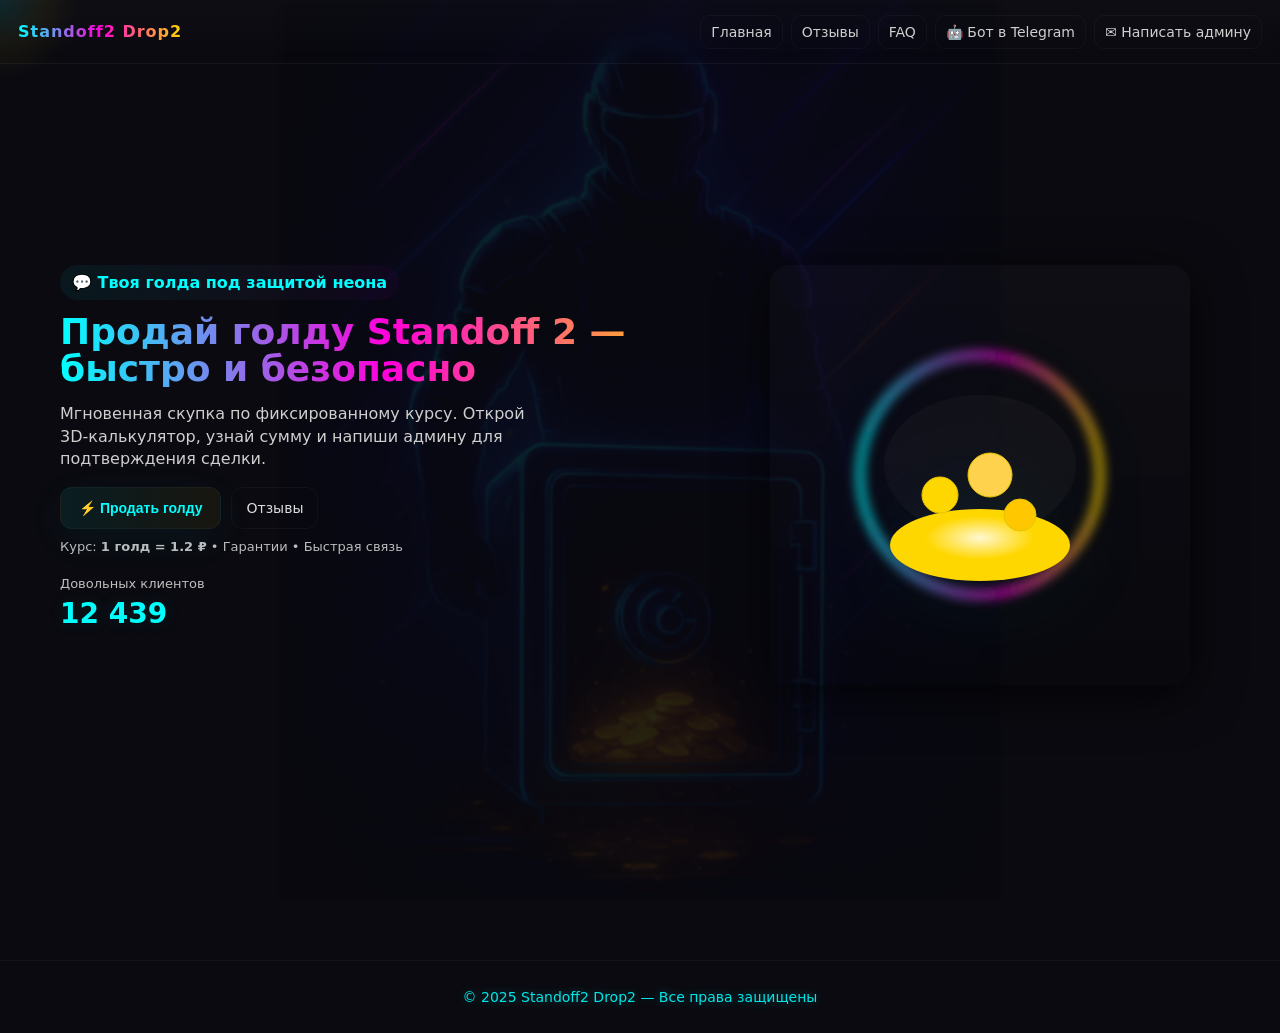
==== index.html @ 6f2f7ba9 "Update index.html" ====
<!doctype html>
<html lang="ru">
<head>
<meta charset="utf-8" />
<meta name="viewport" content="width=device-width,initial-scale=1" />
<title>Standoff2 Drop2 — Продай голду</title>
<link rel="icon" href="favicon.svg" type="image/svg+xml">
<link rel="stylesheet" href="style.css">
</head>
<body data-page="index">

<header class="topbar">
  <div class="logo">Standoff2 Drop2</div>
  <nav class="nav" role="navigation" aria-label="Главное меню">
    <a href="index.html" class="nav-btn">Главная</a>
    <a href="reviews.html" class="nav-btn">Отзывы</a>
    <a href="faq.html" class="nav-btn">FAQ</a>
    <a id="botTop" class="nav-btn" href="#" target="_blank" rel="noopener">🤖 Бот в Telegram</a>
    <a id="tgTop" class="nav-btn" href="https://t.me/avert2" target="_blank" rel="noopener">✉️ Написать админу</a>
  </nav>
</header>

<main class="hero">
  <div class="bg-layer" aria-hidden="true"></div>
  <div class="wrap">
    <section class="left">
      <div class="badge">💬 Твоя голда под защитой неона</div>
      <h1>Продай голду Standoff 2 — быстро и безопасно</h1>
      <p class="lead">Мгновенная скупка по фиксированному курсу. Открой 3D‑калькулятор, узнай сумму и напиши админу для подтверждения сделки.</p>

      <div class="actions">
        <button id="openCalc" class="btn primary">⚡ Продать голду</button>
        <a href="reviews.html" class="btn outline">Отзывы</a>
      </div>

      <div class="note">Курс: <strong>1 голд = 1.2 ₽</strong> • Гарантии • Быстрая связь</div>

      <div class="counter-wrap">
        <div class="counter-label">Довольных клиентов</div>
        <div id="clientsCounter" class="counter">12 438</div>
      </div>
    </section>

    <section class="right">
      <div class="scene" id="sceneCard" aria-hidden="true">
        <!-- vault art -->
        <svg viewBox="0 0 320 320" class="vault" xmlns="http://www.w3.org/2000/svg" aria-hidden="true">
          <defs>
            <linearGradient id="rim" x1="0" x2="1"><stop offset="0%" stop-color="#00ffff"/><stop offset="60%" stop-color="#ff00d9"/><stop offset="100%" stop-color="#ffd700"/></linearGradient>
            <radialGradient id="gold" cx="50%" cy="40%" r="60%"><stop offset="0%" stop-color="#fff8d1"/><stop offset="50%" stop-color="#ffd700"/></radialGradient>
            <filter id="glow"><feGaussianBlur stdDeviation="6"/></filter>
          </defs>
          <circle cx="160" cy="160" r="120" stroke="url(#rim)" stroke-width="6" fill="none" style="filter:url(#glow)"/>
          <ellipse cx="160" cy="150" rx="96" ry="70" fill="rgba(255,255,255,0.03)"/>
          <g transform="translate(50,60)">
            <ellipse cx="110" cy="170" rx="90" ry="36" fill="url(#gold)"/>
            <g id="coins">
              <circle cx="70" cy="120" r="18" fill="#FFD700" stroke="#e6c400"/>
              <circle cx="120" cy="100" r="22" fill="#ffd24d" stroke="#e6c400"/>
              <circle cx="150" cy="140" r="16" fill="#ffc700" stroke="#e6c400"/>
            </g>
          </g>
        </svg>
      </div>
    </section>
  </div>
</main>

<!-- Calculator modal (3D hologram) -->
<div id="calcModal" class="modal" aria-hidden="true">
  <div class="modal-backdrop" id="backdrop"></div>
  <div class="holo" role="dialog" aria-modal="true" aria-labelledby="holoTitle">
    <button class="close" id="closeCalc" aria-label="Закрыть">✕</button>
    <h2 id="holoTitle">3D — Калькулятор скупки</h2>
    <div class="holo-body">
      <label for="goldInput">Количество голды</label>
      <input id="goldInput" type="number" min="1" inputmode="numeric" placeholder="Введите количество" />
      <div class="rate">Курс: <strong>1 голд = 1.2 ₽</strong></div>
      <button id="calcSell" class="btn primary full">Посчитать</button>
      <div id="holoResult" class="holo-result" aria-live="polite"></div>
      <div class="holo-actions">
        <button id="adminBtn" class="btn neon full">Написать админу</button>
      </div>
    </div>
  </div>
</div>

<footer class="footer">
  © 2025 Standoff2 Drop2 — Все права защищены
</footer>

<!-- cursor glow element -->
<div id="cursorGlow" aria-hidden="true"></div>

<script src="script.js"></script>
</body>
</html>
---- style.css ----
/* style.css - final responsive + background soldier */
:root{
  --bg:#0A0A10;
  --neon-blue:#00FFFF;
  --gold:#FFD700;
  --magenta:#FF00D9;
  --glass: rgba(255,255,255,0.03);
  --accent: linear-gradient(90deg,var(--neon-blue),var(--magenta),var(--gold));
  font-family: Inter, system-ui, -apple-system, 'Segoe UI', Roboto, Arial;
}
*{box-sizing:border-box}
html,body{height:100%;margin:0;background:var(--bg);color:#EAEAEA;-webkit-font-smoothing:antialiased}
.topbar{position:fixed;left:0;right:0;top:0;height:64px;display:flex;align-items:center;justify-content:space-between;padding:0 18px;background:linear-gradient(180deg,rgba(255,255,255,0.02),transparent);backdrop-filter:blur(8px);border-bottom:1px solid rgba(255,255,255,0.03);z-index:60}
.logo{font-weight:800;letter-spacing:1px;color:transparent;background:var(--accent);-webkit-background-clip:text}
.nav{display:flex;gap:8px;align-items:center}
.nav-btn{padding:8px 10px;border-radius:10px;text-decoration:none;color:#cfcfcf;border:1px solid rgba(255,255,255,0.03);transition:0.18s;font-size:14px}
.nav-btn:hover{box-shadow:0 8px 40px rgba(0,255,255,0.06);transform:translateY(-4px);color:var(--neon-blue)}

/* background soldier layer */
.bg-layer{
  position:fixed;
  inset:0;
  background-image: url('bg_soldier.png');
  background-size: auto 120%;
  background-position: center 60%;
  background-repeat: no-repeat;
  opacity:0.12;
  z-index: -2;
  filter: contrast(110%) saturate(120%) blur(0.8px);
  transform: translate3d(0,0,0);
  animation: bgMove 28s linear infinite;
  pointer-events: none;
}
@keyframes bgMove{
  0%{ transform: translate3d(-2%,0,0) scale(1); filter: contrast(110%) saturate(120%) blur(0.8px);}
  50%{ transform: translate3d(2%,1.2%,0) scale(1.02); filter: contrast(120%) saturate(130%) blur(0.6px);}
  100%{ transform: translate3d(-2%,0,0) scale(1); filter: contrast(110%) saturate(120%) blur(0.8px);}
}

/* gold particles canvas */
#goldParticles{position:fixed;inset:0;z-index:-1;pointer-events:none;opacity:0.9}

/* hero */
.hero{display:flex;align-items:center;justify-content:center;padding:110px 18px 60px;min-height:100vh;position:relative;z-index:2}
.wrap{display:flex;gap:24px;max-width:1200px;width:100%;padding:20px}
.left{flex:1;min-width:280px}
.right{width:480px;display:flex;align-items:center;justify-content:center}
.badge{display:inline-flex;gap:8px;align-items:center;background:linear-gradient(90deg, rgba(0,255,255,0.06), rgba(255,0,217,0.04));padding:8px 12px;border-radius:999px;color:var(--neon-blue);font-weight:600}
h1{font-size:36px;margin:14px 0;background:var(--accent);-webkit-background-clip:text;color:transparent;line-height:1.02}
.lead{color:#cfcfcf;max-width:560px;font-size:16px;line-height:1.4}
.actions{display:flex;gap:10px;margin-top:14px;flex-wrap:wrap}
.btn{padding:10px 14px;border-radius:12px;border:1px solid rgba(255,255,255,0.04);cursor:pointer;text-decoration:none;display:inline-flex;align-items:center;justify-content:center;font-size:14px}
.btn.primary{background:linear-gradient(90deg, rgba(0,255,255,0.08), rgba(255,215,0,0.06));color:var(--neon-blue);font-weight:700;box-shadow:0 10px 40px rgba(0,255,255,0.06);transform-style:preserve-3d;padding:12px 18px}
.btn.outline{background:transparent;color:#ddd}
.note{margin-top:10px;color:#bdbdbd;font-size:13px}

/* scene */
.scene{width:420px;height:420px;border-radius:20px;background:linear-gradient(180deg, rgba(255,255,255,0.02), rgba(0,0,0,0.18));box-shadow:0 10px 50px rgba(0,0,0,0.7);display:flex;align-items:center;justify-content:center;position:relative;overflow:hidden;transition:transform .8s cubic-bezier(.2,.9,.25,1)}
.scene:hover{transform:rotateY(6deg) translateY(-6px)}
.vault{width:320px;height:320px;filter:drop-shadow(0 10px 40px rgba(0,255,255,0.06));}

/* modal holo */
.modal{position:fixed;inset:0;display:none;align-items:center;justify-content:center;z-index:120}
.modal[aria-hidden="false"]{display:flex}
.modal-backdrop{position:absolute;inset:0;background:linear-gradient(180deg,rgba(0,0,0,0.6),rgba(0,0,0,0.85))}
.holo{position:relative;width:560px;max-width:92vw;border-radius:16px;padding:20px;background:linear-gradient(180deg, rgba(10,10,16,0.95), rgba(10,10,16,0.98));border:1px solid rgba(255,255,255,0.04);box-shadow:0 20px 80px rgba(0,0,0,0.6);backdrop-filter:blur(8px);transform-style:preserve-3d;perspective:1200px;animation:pop .45s cubic-bezier(.2,.9,.25,1)}
@keyframes pop{from{transform:translateY(20px) rotateX(8deg) scale(.96);opacity:0}to{transform:none;opacity:1}}
.holo::before{content:"";position:absolute;inset:-2px;border-radius:18px;background:linear-gradient(90deg, rgba(0,255,255,0.06), rgba(255,0,217,0.04));filter:blur(12px);z-index:-1;opacity:0.95}
.close{position:absolute;right:12px;top:12px;border:0;background:transparent;color:#cfcfcf;font-size:18px;cursor:pointer}
.holo h2{margin:6px 0 10px;color:transparent;background:var(--accent);-webkit-background-clip:text}
.holo-body{display:flex;flex-direction:column;gap:10px;align-items:center}
.holo input{width:100%;padding:12px;border-radius:10px;border:none;background:rgba(255,255,255,0.03);color:#fff;text-align:center;font-size:16px}
.holo .rate{font-size:14px;color:#cfcfcf}
.btn.full{width:100%}
.holo-result{min-height:74px;display:flex;align-items:center;justify-content:center;flex-direction:column;gap:8px;padding:12px;border-radius:10px;background:linear-gradient(90deg, rgba(255,215,0,0.02), rgba(0,255,255,0.02));border:1px solid rgba(255,255,255,0.03);color:#ffd700;transform-origin:center;transition:transform .45s cubic-bezier(.2,.9,.25,1),opacity .4s;opacity:0}
.holo-result.show{opacity:1;transform:translateY(-6px) scale(1.02);box-shadow:0 12px 60px rgba(255,215,0,0.06)}
.holo-actions{width:100%;display:flex;gap:10px;flex-direction:column;margin-top:6px}
.btn.neon{background:linear-gradient(90deg,var(--neon-blue),var(--gold));color:#08121a;font-weight:800;padding:12px;border-radius:10px;border:none;cursor:pointer;box-shadow:0 12px 60px rgba(0,255,255,0.06)}

/* counter */
.counter-wrap{margin-top:22px;display:flex;flex-direction:column;gap:6px;align-items:flex-start}
.counter-label{color:#bfbfbf;font-size:13px}
.counter{font-size:28px;font-weight:800;color:var(--neon-blue);text-shadow:0 0 18px rgba(0,255,255,0.12)}

/* reviews */
.content{padding:120px 24px 60px;max-width:1100px;margin:0 auto}
.reviews{display:grid;grid-template-columns:repeat(3,1fr);gap:18px;margin-top:18px}
.review{display:flex;gap:12px;align-items:flex-start;background:linear-gradient(180deg, rgba(255,255,255,0.02), rgba(0,0,0,0.12));padding:16px;border-radius:12px;border:1px solid rgba(255,255,255,0.03);box-shadow:0 12px 40px rgba(0,0,0,0.6);transition:transform .25s,box-shadow .25s}
.review:hover{transform:translateY(-6px);box-shadow:0 20px 80px rgba(0,0,0,0.08)}
.avatar{width:58px;height:58px;border-radius:12px;display:flex;align-items:center;justify-content:center;font-weight:800;color:#08121a;background:linear-gradient(135deg,#ffd700,#ffb84d);box-shadow:0 6px 26px rgba(255,183,25,0.08)}
.avatar span{font-size:20px}
.review-body .text{color:#dcdcdc;margin:0}
.review-body .meta{margin-top:8px;color:#bdbdbd;font-size:13px}

/* faq */
.qa{display:flex;flex-direction:column;gap:8px;margin-top:18px}
.q-btn{width:100%;text-align:left;padding:12px;border-radius:10px;border:1px solid rgba(255,255,255,0.04);background:linear-gradient(90deg, rgba(0,255,255,0.02), rgba(255,215,0,0.02));color:#cfcfcf;cursor:pointer}
.a{padding:12px;border-left:3px solid rgba(255,255,255,0.03);background:rgba(0,0,0,0.2);border-radius:8px;display:none;color:#dcdcdc}

/* footer */
.footer{padding:28px 0;text-align:center;color:var(--neon-blue);font-size:14px;opacity:0.9;text-shadow:0 0 12px rgba(0,255,255,0.4);border-top:1px solid rgba(255,255,255,0.04);margin-top:60px}

/* cursor glow */
#cursorGlow{position:fixed;left:0;top:0;width:160px;height:160px;border-radius:50%;pointer-events:none;mix-blend-mode:screen;background:radial-gradient(circle at center, rgba(0,255,255,0.12), rgba(255,215,0,0.06) 40%, rgba(0,0,0,0) 70%);transform:translate(-50%,-50%);opacity:0.95;transition:transform .06s linear;z-index:40}

/* responsive */
@media (max-width: 980px){
  .scene{width:320px;height:320px}
  .right{width:360px}
  h1{font-size:34px}
  .counter{font-size:24px}
  .holo{width:92vw}
}
@media (max-width: 768px){
  .topbar{padding:0 12px;height:60px}
  .hero{padding:100px 12px 40px}
  .wrap{flex-direction:column;gap:18px;padding:12px}
  .right{width:100%}
  .scene{width:92vw;height:92vw;border-radius:16px}
  h1{font-size:28px;text-align:center}
  .lead{font-size:15px;text-align:center}
  .actions{justify-content:center}
  .nav{gap:6px}
  .nav-btn{padding:8px 10px;font-size:13px}
  .reviews{grid-template-columns:1fr;gap:12px}
  .counter{font-size:22px}
  #cursorGlow{display:none}
  #goldParticles{opacity:0.6}
  .holo{width:96vw;padding:16px}
  .holo input{font-size:18px;padding:14px}
  .btn{font-size:16px;padding:14px 18px}
  .btn.neon{padding:14px}
}
@media (max-width:420px){
  h1{font-size:22px}
  .lead{font-size:14px}
  .vault{width:280px;height:280px}
  .scene{height:88vw}
  .holo h2{font-size:18px}
}
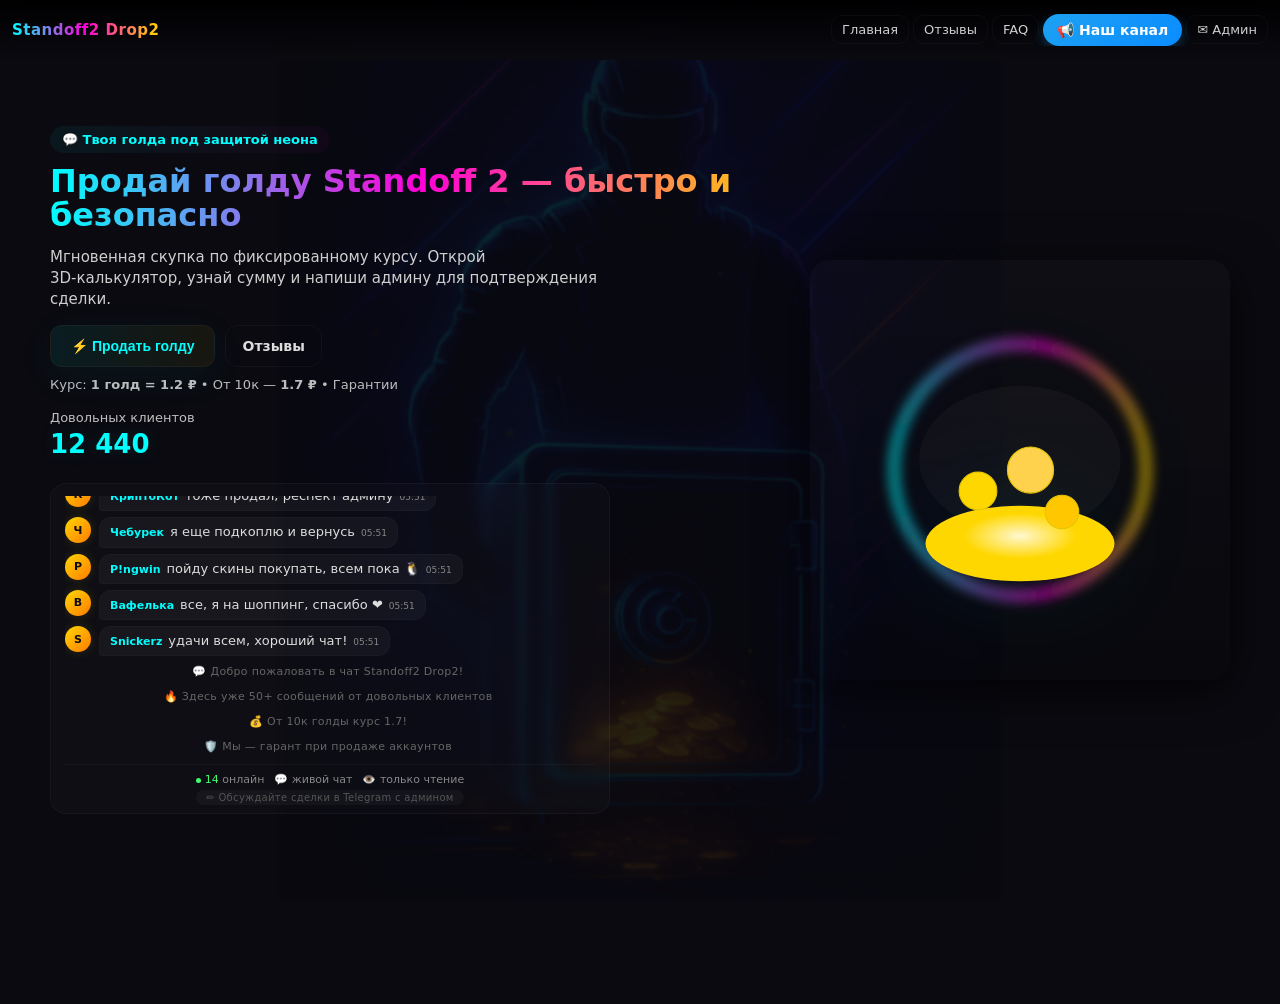
==== commit b6b623fa: "Update index.html" ====
--- a/index.html
+++ b/index.html
@@ -1,11 +1,817 @@
 <!doctype html>
 <html lang="ru">
 <head>
-<meta charset="utf-8" />
-<meta name="viewport" content="width=device-width,initial-scale=1" />
-<title>Standoff2 Drop2 — Продай голду</title>
-<link rel="icon" href="favicon.svg" type="image/svg+xml">
-<link rel="stylesheet" href="style.css">
+  <meta charset="utf-8" />
+  <meta name="viewport" content="width=device-width, initial-scale=1, maximum-scale=1, user-scalable=no" />
+  <title>Standoff2 Drop2 — Продай голду</title>
+  <link rel="icon" href="favicon.svg" type="image/svg+xml" />
+  <link rel="stylesheet" href="style.css" />
+  <style>
+    /* ===== ОСНОВНЫЕ СТИЛИ ===== */
+    * {
+      box-sizing: border-box;
+      -webkit-tap-highlight-color: transparent;
+    }
+    html, body {
+      max-width: 100%;
+      overflow-x: hidden;
+      margin: 0;
+      padding: 0;
+    }
+
+    .channel-btn {
+      background: linear-gradient(135deg, #1da1f2, #0a8cff);
+      border: none;
+      color: #fff;
+      font-weight: 700;
+      padding: 8px 14px;
+      border-radius: 30px;
+      text-decoration: none;
+      display: inline-flex;
+      align-items: center;
+      gap: 8px;
+      font-size: 14px;
+      transition: 0.2s;
+      box-shadow: 0 4px 12px rgba(29, 161, 242, 0.3);
+      white-space: nowrap;
+    }
+    .channel-btn:hover {
+      transform: translateY(-2px);
+      box-shadow: 0 6px 20px rgba(29, 161, 242, 0.5);
+    }
+
+    /* ===== ТОПБАР (адаптив) ===== */
+    .topbar {
+      position: fixed;
+      left: 0;
+      right: 0;
+      top: 0;
+      height: 60px;
+      display: flex;
+      align-items: center;
+      justify-content: space-between;
+      padding: 0 12px;
+      background: linear-gradient(180deg, rgba(0,0,0,0.9), rgba(10,10,16,0.95));
+      backdrop-filter: blur(12px);
+      border-bottom: 1px solid rgba(255,255,255,0.04);
+      z-index: 60;
+      gap: 6px;
+    }
+    .logo {
+      font-weight: 800;
+      font-size: 15px;
+      letter-spacing: 0.5px;
+      color: transparent;
+      background: linear-gradient(90deg, #00FFFF, #FF00D9, #FFD700);
+      -webkit-background-clip: text;
+      -webkit-text-fill-color: transparent;
+      white-space: nowrap;
+      flex-shrink: 0;
+    }
+    .nav {
+      display: flex;
+      gap: 4px;
+      align-items: center;
+      flex-wrap: nowrap;
+      overflow-x: auto;
+      -webkit-overflow-scrolling: touch;
+      scrollbar-width: none;
+      flex-shrink: 1;
+      min-width: 0;
+    }
+    .nav::-webkit-scrollbar {
+      display: none;
+    }
+    .nav-btn {
+      padding: 6px 10px;
+      border-radius: 10px;
+      text-decoration: none;
+      color: #cfcfcf;
+      border: 1px solid rgba(255,255,255,0.03);
+      transition: 0.18s;
+      font-size: 13px;
+      white-space: nowrap;
+      flex-shrink: 0;
+      background: transparent;
+    }
+    .nav-btn:hover {
+      box-shadow: 0 8px 40px rgba(0,255,255,0.06);
+      transform: translateY(-2px);
+      color: var(--neon-blue);
+    }
+    .nav-btn:active {
+      transform: scale(0.95);
+    }
+
+    /* ===== ГЕРОЙ (адаптив) ===== */
+    .hero {
+      display: flex;
+      align-items: center;
+      justify-content: center;
+      padding: 80px 12px 40px;
+      min-height: 100vh;
+      position: relative;
+      z-index: 2;
+      overflow-x: hidden;
+    }
+    .wrap {
+      display: flex;
+      gap: 20px;
+      max-width: 1200px;
+      width: 100%;
+      padding: 10px;
+      flex-wrap: wrap;
+    }
+    .left {
+      flex: 1;
+      min-width: 280px;
+      max-width: 100%;
+    }
+    .right {
+      width: 420px;
+      display: flex;
+      align-items: center;
+      justify-content: center;
+      flex-shrink: 0;
+    }
+    .badge {
+      display: inline-flex;
+      gap: 8px;
+      align-items: center;
+      background: linear-gradient(90deg, rgba(0,255,255,0.06), rgba(255,0,217,0.04));
+      padding: 6px 12px;
+      border-radius: 999px;
+      color: #00FFFF;
+      font-weight: 600;
+      font-size: 13px;
+      flex-wrap: wrap;
+    }
+    h1 {
+      font-size: 32px;
+      margin: 12px 0;
+      background: linear-gradient(90deg, #00FFFF, #FF00D9, #FFD700);
+      -webkit-background-clip: text;
+      -webkit-text-fill-color: transparent;
+      line-height: 1.05;
+      word-wrap: break-word;
+    }
+    .lead {
+      color: #cfcfcf;
+      max-width: 560px;
+      font-size: 15px;
+      line-height: 1.4;
+      word-wrap: break-word;
+    }
+    .actions {
+      display: flex;
+      gap: 10px;
+      margin-top: 14px;
+      flex-wrap: wrap;
+    }
+    .btn {
+      padding: 10px 16px;
+      border-radius: 12px;
+      border: 1px solid rgba(255,255,255,0.04);
+      cursor: pointer;
+      text-decoration: none;
+      display: inline-flex;
+      align-items: center;
+      justify-content: center;
+      font-size: 14px;
+      font-weight: 600;
+      transition: 0.2s;
+      -webkit-tap-highlight-color: transparent;
+      user-select: none;
+      touch-action: manipulation;
+    }
+    .btn:active {
+      transform: scale(0.96);
+    }
+    .btn.primary {
+      background: linear-gradient(90deg, rgba(0,255,255,0.08), rgba(255,215,0,0.06));
+      color: #00FFFF;
+      font-weight: 700;
+      box-shadow: 0 10px 40px rgba(0,255,255,0.06);
+      padding: 12px 20px;
+    }
+    .btn.outline {
+      background: transparent;
+      color: #ddd;
+    }
+    .note {
+      margin-top: 10px;
+      color: #bdbdbd;
+      font-size: 13px;
+      word-wrap: break-word;
+    }
+
+    /* ===== СЦЕНА ===== */
+    .scene {
+      width: 100%;
+      max-width: 420px;
+      aspect-ratio: 1/1;
+      border-radius: 20px;
+      background: linear-gradient(180deg, rgba(255,255,255,0.02), rgba(0,0,0,0.18));
+      box-shadow: 0 10px 50px rgba(0,0,0,0.7);
+      display: flex;
+      align-items: center;
+      justify-content: center;
+      position: relative;
+      overflow: hidden;
+      transition: transform 0.8s cubic-bezier(.2,.9,.25,1);
+    }
+    .scene:hover {
+      transform: rotateY(6deg) translateY(-6px);
+    }
+    .vault {
+      width: 80%;
+      height: 80%;
+      filter: drop-shadow(0 10px 40px rgba(0,255,255,0.06));
+    }
+
+    /* ===== ЧАТ ===== */
+    .live-chat {
+      margin-top: 24px;
+      background: rgba(255,255,255,0.02);
+      border-radius: 16px;
+      border: 1px solid rgba(255,255,255,0.04);
+      padding: 12px 14px 10px 14px;
+      backdrop-filter: blur(4px);
+      max-width: 560px;
+      width: 100%;
+    }
+    .chat-messages {
+      max-height: 260px;
+      overflow-y: auto;
+      display: flex;
+      flex-direction: column;
+      gap: 6px;
+      padding-right: 4px;
+      scroll-behavior: smooth;
+      -webkit-overflow-scrolling: touch;
+    }
+    .chat-messages::-webkit-scrollbar {
+      width: 3px;
+    }
+    .chat-messages::-webkit-scrollbar-track {
+      background: rgba(255,255,255,0.02);
+      border-radius: 10px;
+    }
+    .chat-messages::-webkit-scrollbar-thumb {
+      background: #00FFFF;
+      border-radius: 10px;
+    }
+    .msg {
+      display: flex;
+      gap: 8px;
+      align-items: flex-start;
+      animation: fadeUp 0.3s ease;
+    }
+    .msg .avatar {
+      width: 26px;
+      height: 26px;
+      border-radius: 50%;
+      background: linear-gradient(135deg, #ffd700, #ff7b00);
+      display: flex;
+      align-items: center;
+      justify-content: center;
+      font-weight: 700;
+      font-size: 11px;
+      color: #0a0a10;
+      flex-shrink: 0;
+      box-shadow: 0 0 12px rgba(255,215,0,0.15);
+    }
+    .msg .bubble {
+      background: rgba(255,255,255,0.04);
+      padding: 5px 10px;
+      border-radius: 12px 12px 12px 4px;
+      font-size: 13px;
+      line-height: 1.4;
+      color: #ddd;
+      word-break: break-word;
+      border: 1px solid rgba(255,255,255,0.02);
+      max-width: 88%;
+    }
+    .msg .bubble .name {
+      font-weight: 600;
+      color: #00FFFF;
+      font-size: 11px;
+      margin-right: 6px;
+    }
+    .msg .bubble .time {
+      font-size: 9px;
+      color: #888;
+      margin-left: 6px;
+    }
+    @keyframes fadeUp {
+      from { opacity: 0; transform: translateY(6px); }
+      to { opacity: 1; transform: translateY(0); }
+    }
+    .chat-status {
+      font-size: 11px;
+      color: #888;
+      text-align: center;
+      margin-top: 8px;
+      display: flex;
+      gap: 10px;
+      justify-content: center;
+      padding-top: 8px;
+      border-top: 1px solid rgba(255,255,255,0.03);
+      flex-wrap: wrap;
+    }
+    .chat-status .online {
+      color: #3dff6e;
+    }
+    .chat-status .dot {
+      display: inline-block;
+      width: 5px;
+      height: 5px;
+      border-radius: 50%;
+      background: #3dff6e;
+      margin-right: 4px;
+      animation: pulse 1.6s infinite;
+    }
+    @keyframes pulse {
+      0%, 100% { opacity: 0.3; transform: scale(0.9); }
+      50% { opacity: 1; transform: scale(1.2); }
+    }
+    .chat-messages .system {
+      text-align: center;
+      color: #666;
+      font-size: 11px;
+      padding: 3px 0;
+      letter-spacing: 0.3px;
+    }
+    .chat-readonly {
+      text-align: center;
+      font-size: 10px;
+      color: #555;
+      margin-top: 6px;
+      letter-spacing: 0.3px;
+    }
+    .chat-readonly span {
+      background: rgba(255,255,255,0.03);
+      padding: 2px 10px;
+      border-radius: 30px;
+    }
+    .typing-indicator {
+      display: none;
+      align-items: center;
+      gap: 6px;
+      padding: 3px 10px;
+      color: #888;
+      font-size: 12px;
+      animation: fadeUp 0.3s ease;
+    }
+    .typing-indicator .dots span {
+      display: inline-block;
+      width: 5px;
+      height: 5px;
+      border-radius: 50%;
+      background: #888;
+      margin: 0 2px;
+      animation: typingDot 1.4s infinite;
+    }
+    .typing-indicator .dots span:nth-child(2) { animation-delay: 0.2s; }
+    .typing-indicator .dots span:nth-child(3) { animation-delay: 0.4s; }
+    @keyframes typingDot {
+      0%, 60%, 100% { transform: translateY(0); opacity: 0.3; }
+      30% { transform: translateY(-5px); opacity: 1; }
+    }
+    .new-msg-notice {
+      display: none;
+      text-align: center;
+      padding: 3px 10px;
+      background: rgba(0,255,255,0.08);
+      border-radius: 20px;
+      color: #00FFFF;
+      font-size: 11px;
+      cursor: pointer;
+      margin-top: 4px;
+      border: 1px solid rgba(0,255,255,0.1);
+      transition: 0.2s;
+      user-select: none;
+      touch-action: manipulation;
+    }
+    .new-msg-notice:active {
+      transform: scale(0.96);
+    }
+    .new-msg-notice.show {
+      display: inline-block;
+    }
+
+    /* ===== КАЛЬКУЛЯТОР (МОДАЛКА) ===== */
+    .modal {
+      position: fixed;
+      inset: 0;
+      display: none;
+      align-items: center;
+      justify-content: center;
+      z-index: 120;
+      padding: 16px;
+    }
+    .modal[aria-hidden="false"] {
+      display: flex;
+    }
+    .modal-backdrop {
+      position: absolute;
+      inset: 0;
+      background: linear-gradient(180deg, rgba(0,0,0,0.6), rgba(0,0,0,0.85));
+    }
+    .holo {
+      position: relative;
+      width: 100%;
+      max-width: 520px;
+      border-radius: 16px;
+      padding: 20px 18px;
+      background: linear-gradient(180deg, rgba(10,10,16,0.95), rgba(10,10,16,0.98));
+      border: 1px solid rgba(255,255,255,0.04);
+      box-shadow: 0 20px 80px rgba(0,0,0,0.6);
+      backdrop-filter: blur(8px);
+      animation: pop 0.45s cubic-bezier(.2,.9,.25,1);
+      max-height: 90vh;
+      overflow-y: auto;
+    }
+    @keyframes pop {
+      from { transform: translateY(20px) rotateX(8deg) scale(.96); opacity: 0; }
+      to { transform: none; opacity: 1; }
+    }
+    .close {
+      position: absolute;
+      right: 12px;
+      top: 12px;
+      border: 0;
+      background: transparent;
+      color: #cfcfcf;
+      font-size: 20px;
+      cursor: pointer;
+      padding: 4px 8px;
+      border-radius: 8px;
+      touch-action: manipulation;
+    }
+    .close:active {
+      transform: scale(0.9);
+    }
+    .holo h2 {
+      margin: 4px 0 10px;
+      font-size: 20px;
+      color: transparent;
+      background: linear-gradient(90deg, #00FFFF, #FF00D9, #FFD700);
+      -webkit-background-clip: text;
+      -webkit-text-fill-color: transparent;
+    }
+    .holo-body {
+      display: flex;
+      flex-direction: column;
+      gap: 10px;
+      align-items: center;
+    }
+    .holo-body label {
+      font-size: 14px;
+      color: #cfcfcf;
+      width: 100%;
+      text-align: left;
+    }
+    .holo input {
+      width: 100%;
+      padding: 12px;
+      border-radius: 10px;
+      border: none;
+      background: rgba(255,255,255,0.03);
+      color: #fff;
+      text-align: center;
+      font-size: 16px;
+      outline: none;
+      border: 1px solid rgba(255,255,255,0.04);
+    }
+    .holo input:focus {
+      border-color: #00FFFF;
+      background: rgba(0,255,255,0.02);
+    }
+    .holo .rate {
+      font-size: 14px;
+      color: #cfcfcf;
+    }
+    .btn.full {
+      width: 100%;
+      justify-content: center;
+    }
+    .holo-result {
+      min-height: 60px;
+      display: flex;
+      align-items: center;
+      justify-content: center;
+      flex-direction: column;
+      gap: 6px;
+      padding: 10px;
+      border-radius: 10px;
+      background: linear-gradient(90deg, rgba(255,215,0,0.02), rgba(0,255,255,0.02));
+      border: 1px solid rgba(255,255,255,0.03);
+      color: #ffd700;
+      transition: transform 0.45s cubic-bezier(.2,.9,.25,1), opacity 0.4s;
+      opacity: 0;
+      width: 100%;
+      text-align: center;
+    }
+    .holo-result.show {
+      opacity: 1;
+      transform: translateY(-4px) scale(1.01);
+      box-shadow: 0 12px 60px rgba(255,215,0,0.06);
+    }
+    .holo-actions {
+      width: 100%;
+      display: flex;
+      gap: 10px;
+      flex-direction: column;
+      margin-top: 4px;
+    }
+    .btn.neon {
+      background: linear-gradient(90deg, #00FFFF, #FFD700);
+      color: #08121a;
+      font-weight: 800;
+      padding: 12px;
+      border-radius: 10px;
+      border: none;
+      cursor: pointer;
+      box-shadow: 0 12px 60px rgba(0,255,255,0.06);
+      font-size: 14px;
+      touch-action: manipulation;
+    }
+    .btn.neon:active {
+      transform: scale(0.96);
+    }
+
+    /* ===== СЧЁТЧИК ===== */
+    .counter-wrap {
+      margin-top: 18px;
+      display: flex;
+      flex-direction: column;
+      gap: 4px;
+      align-items: flex-start;
+    }
+    .counter-label {
+      color: #bfbfbf;
+      font-size: 13px;
+    }
+    .counter {
+      font-size: 26px;
+      font-weight: 800;
+      color: #00FFFF;
+      text-shadow: 0 0 18px rgba(0,255,255,0.12);
+    }
+
+    /* ===== ФУТЕР ===== */
+    .footer {
+      padding: 24px 0;
+      text-align: center;
+      color: #00FFFF;
+      font-size: 13px;
+      opacity: 0.9;
+      text-shadow: 0 0 12px rgba(0,255,255,0.4);
+      border-top: 1px solid rgba(255,255,255,0.04);
+      margin-top: 40px;
+    }
+
+    /* ===== КУРСОР ===== */
+    #cursorGlow {
+      display: none;
+    }
+
+    /* ===== МЕДИА-ЗАПРОСЫ ===== */
+    @media (max-width: 1024px) {
+      .right { width: 340px; }
+      .scene { max-width: 340px; }
+    }
+
+    @media (max-width: 820px) {
+      .wrap { flex-direction: column; align-items: center; }
+      .right { width: 100%; max-width: 400px; }
+      .scene { max-width: 320px; }
+      h1 { font-size: 28px; text-align: center; }
+      .lead { text-align: center; margin: 0 auto; }
+      .actions { justify-content: center; }
+      .badge { margin: 0 auto; }
+      .counter-wrap { align-items: center; text-align: center; width: 100%; }
+      .note { text-align: center; }
+      .live-chat { max-width: 100%; }
+      .chat-messages { max-height: 200px; }
+    }
+
+    @media (max-width: 640px) {
+      .topbar {
+        height: 54px;
+        padding: 0 8px;
+        gap: 4px;
+      }
+      .logo {
+        font-size: 13px;
+        flex-shrink: 0;
+      }
+      .nav {
+        gap: 3px;
+      }
+      .nav-btn {
+        font-size: 11px;
+        padding: 5px 8px;
+      }
+      .channel-btn {
+        font-size: 11px;
+        padding: 5px 10px;
+        gap: 4px;
+      }
+      .hero {
+        padding: 70px 8px 30px;
+      }
+      .wrap {
+        padding: 6px;
+        gap: 12px;
+      }
+      .left { min-width: 0; }
+      h1 {
+        font-size: 22px;
+        text-align: center;
+      }
+      .lead {
+        font-size: 14px;
+        text-align: center;
+      }
+      .badge {
+        font-size: 11px;
+        padding: 4px 10px;
+        margin: 0 auto;
+      }
+      .actions {
+        justify-content: center;
+        gap: 8px;
+      }
+      .btn {
+        font-size: 13px;
+        padding: 8px 14px;
+      }
+      .btn.primary {
+        padding: 10px 16px;
+      }
+      .note {
+        font-size: 12px;
+        text-align: center;
+      }
+      .right { max-width: 280px; }
+      .scene { max-width: 260px; border-radius: 14px; }
+      .vault { width: 80%; height: 80%; }
+      .counter { font-size: 22px; }
+      .counter-label { font-size: 12px; }
+      .live-chat {
+        padding: 10px 10px 8px 10px;
+        border-radius: 14px;
+        margin-top: 18px;
+      }
+      .chat-messages {
+        max-height: 170px;
+        gap: 4px;
+      }
+      .msg .avatar {
+        width: 22px;
+        height: 22px;
+        font-size: 10px;
+      }
+      .msg .bubble {
+        font-size: 12px;
+        padding: 4px 8px;
+      }
+      .msg .bubble .name {
+        font-size: 10px;
+      }
+      .msg .bubble .time {
+        font-size: 8px;
+      }
+      .chat-status {
+        font-size: 10px;
+        gap: 6px;
+        padding-top: 6px;
+        flex-wrap: wrap;
+      }
+      .chat-readonly {
+        font-size: 9px;
+      }
+      .chat-readonly span {
+        padding: 2px 8px;
+      }
+      .chat-messages .system {
+        font-size: 10px;
+      }
+      .typing-indicator {
+        font-size: 11px;
+        padding: 2px 8px;
+      }
+      .typing-indicator .dots span {
+        width: 4px;
+        height: 4px;
+      }
+      .new-msg-notice {
+        font-size: 10px;
+        padding: 2px 8px;
+      }
+      .holo {
+        padding: 16px 14px;
+        max-width: 100%;
+        margin: 8px;
+        border-radius: 14px;
+      }
+      .holo h2 {
+        font-size: 17px;
+      }
+      .holo input {
+        font-size: 15px;
+        padding: 10px;
+      }
+      .holo .rate {
+        font-size: 13px;
+      }
+      .holo-result {
+        font-size: 14px;
+        padding: 8px;
+        min-height: 50px;
+      }
+      .btn.neon {
+        font-size: 13px;
+        padding: 10px;
+      }
+      .footer {
+        font-size: 12px;
+        padding: 18px 0;
+        margin-top: 30px;
+      }
+    }
+
+    @media (max-width: 400px) {
+      .topbar {
+        height: 48px;
+        padding: 0 6px;
+      }
+      .logo {
+        font-size: 11px;
+      }
+      .nav-btn {
+        font-size: 10px;
+        padding: 4px 6px;
+        border-radius: 6px;
+      }
+      .channel-btn {
+        font-size: 10px;
+        padding: 4px 8px;
+        gap: 3px;
+      }
+      h1 {
+        font-size: 19px;
+      }
+      .lead {
+        font-size: 13px;
+      }
+      .btn {
+        font-size: 12px;
+        padding: 7px 12px;
+      }
+      .btn.primary {
+        padding: 8px 14px;
+      }
+      .scene {
+        max-width: 220px;
+      }
+      .right {
+        max-width: 240px;
+      }
+      .chat-messages {
+        max-height: 150px;
+      }
+      .msg .bubble {
+        font-size: 11px;
+        padding: 3px 7px;
+      }
+      .holo {
+        padding: 12px 10px;
+      }
+      .holo h2 {
+        font-size: 15px;
+      }
+      .holo input {
+        font-size: 14px;
+        padding: 8px;
+      }
+    }
+
+    /* безопасные отступы для safe-area */
+    @supports (padding: max(0px)) {
+      .topbar {
+        padding-left: max(12px, env(safe-area-inset-left));
+        padding-right: max(12px, env(safe-area-inset-right));
+        padding-top: max(0px, env(safe-area-inset-top));
+      }
+      .hero {
+        padding-left: max(12px, env(safe-area-inset-left));
+        padding-right: max(12px, env(safe-area-inset-right));
+      }
+    }
+  </style>
 </head>
 <body data-page="index">
 
@@ -15,8 +821,8 @@
     <a href="index.html" class="nav-btn">Главная</a>
     <a href="reviews.html" class="nav-btn">Отзывы</a>
     <a href="faq.html" class="nav-btn">FAQ</a>
-    <a id="botTop" class="nav-btn" href="#" target="_blank" rel="noopener">🤖 Бот в Telegram</a>
-    <a id="tgTop" class="nav-btn" href="https://t.me/avert2" target="_blank" rel="noopener">✉️ Написать админу</a>
+    <a href="https://t.me/kreunen" target="_blank" rel="noopener" class="channel-btn">📢 Наш канал</a>
+    <a id="tgTop" class="nav-btn" href="https://t.me/kreunen" target="_blank" rel="noopener">✉️ Админ</a>
   </nav>
 </header>
 
@@ -33,17 +839,37 @@
         <a href="reviews.html" class="btn outline">Отзывы</a>
       </div>
 
-      <div class="note">Курс: <strong>1 голд = 1.2 ₽</strong> • Гарантии • Быстрая связь</div>
+      <div class="note">Курс: <strong>1 голд = 1.2 ₽</strong> • От 10к — <strong>1.7 ₽</strong> • Гарантии</div>
 
       <div class="counter-wrap">
         <div class="counter-label">Довольных клиентов</div>
         <div id="clientsCounter" class="counter">12 438</div>
       </div>
+
+      <!-- ЖИВОЙ ЧАТ -->
+      <div class="live-chat">
+        <div class="chat-messages" id="chatMessages">
+          <div class="typing-indicator" id="typingIndicator">
+            <span style="color:#888;">✏️</span>
+            <span id="typingName" style="color:#00FFFF;font-weight:600;">Кто-то</span>
+            <span style="color:#888;">печатает</span>
+            <span class="dots"><span></span><span></span><span></span></span>
+          </div>
+        </div>
+        <div id="newMsgNotice" class="new-msg-notice">⬇️ Новые сообщения</div>
+        <div class="chat-status">
+          <span><span class="dot"></span><span class="online" id="onlineCount">14</span> онлайн</span>
+          <span>💬 живой чат</span>
+          <span>👁️ только чтение</span>
+        </div>
+        <div class="chat-readonly">
+          <span>✏️ Обсуждайте сделки в Telegram с админом</span>
+        </div>
+      </div>
     </section>
 
     <section class="right">
       <div class="scene" id="sceneCard" aria-hidden="true">
-        <!-- vault art -->
         <svg viewBox="0 0 320 320" class="vault" xmlns="http://www.w3.org/2000/svg" aria-hidden="true">
           <defs>
             <linearGradient id="rim" x1="0" x2="1"><stop offset="0%" stop-color="#00ffff"/><stop offset="60%" stop-color="#ff00d9"/><stop offset="100%" stop-color="#ffd700"/></linearGradient>
@@ -66,7 +892,7 @@
   </div>
 </main>
 
-<!-- Calculator modal (3D hologram) -->
+<!-- Калькулятор -->
 <div id="calcModal" class="modal" aria-hidden="true">
   <div class="modal-backdrop" id="backdrop"></div>
   <div class="holo" role="dialog" aria-modal="true" aria-labelledby="holoTitle">
@@ -75,7 +901,7 @@
     <div class="holo-body">
       <label for="goldInput">Количество голды</label>
       <input id="goldInput" type="number" min="1" inputmode="numeric" placeholder="Введите количество" />
-      <div class="rate">Курс: <strong>1 голд = 1.2 ₽</strong></div>
+      <div class="rate">Курс: <strong>1 голд = 1.2 ₽</strong> • от 10к — <strong>1.7 ₽</strong></div>
       <button id="calcSell" class="btn primary full">Посчитать</button>
       <div id="holoResult" class="holo-result" aria-live="polite"></div>
       <div class="holo-actions">
@@ -89,9 +915,290 @@
   © 2025 Standoff2 Drop2 — Все права защищены
 </footer>
 
-<!-- cursor glow element -->
 <div id="cursorGlow" aria-hidden="true"></div>
 
 <script src="script.js"></script>
+<script>
+  (function() {
+    // ========== НАСТРОЙКИ ==========
+    const CHAT_STORAGE_KEY = 'st2_chat_messages_v2';
+    const MAX_STORED_MSGS = 300;
+
+    const chatMessages = document.getElementById('chatMessages');
+    const typingIndicator = document.getElementById('typingIndicator');
+    const typingName = document.getElementById('typingName');
+    const onlineCount = document.getElementById('onlineCount');
+    const newMsgNotice = document.getElementById('newMsgNotice');
+
+    // ========== БОЛЬШАЯ ИСТОРИЯ ЧАТА ==========
+    const chatHistory = [
+      { name: 'Kruemen', text: 'Всем привет! Открыли набор голды, курс 1.2' },
+      { name: 'Лолкек', text: 'ооо, залетел первый, продаю 5к' },
+      { name: 'Kruemen', text: 'принял, пиши в лс @avert2' },
+      { name: 'Бублик', text: 'я тоже хочу, 8к есть' },
+      { name: 'Kruemen', text: 'отлично, всем отвечаю' },
+      { name: 'КриптоКот', text: 'народ, курс сегодня не изменится?' },
+      { name: 'Kruemen', text: 'фикс 1.2, без изменений' },
+      { name: 'КриптоКот', text: 'ок, загоняю 5к' },
+      { name: 'Медвежонок', text: 'я 15к продал, даже не ожидал 🐻' },
+      { name: 'Ёжик', text: 'поздравляю! я тоже 15к вчера 🦔' },
+      { name: 'Вафелька', text: 'ой я 25к продала, теперь на шоппинг 💅' },
+      { name: 'Noob₮rick', text: 'ребят, а тут реально безопасно?' },
+      { name: 'Лолкек', text: 'да, я уже 3 раза продавал, все ок' },
+      { name: 'Smurf☀', text: 'тоже новичок был, админ все объяснил ☀️' },
+      { name: 'Kruemen', text: 'безопасность на первом месте' },
+      { name: 'Noob₮rick', text: 'ок, спасибо, попробую' },
+      { name: 'Чебурек', text: 'а где выгоднее продавать?' },
+      { name: 'FizzBuzz', text: 'лучше чем у скамеров, я проверял' },
+      { name: 'Пельмешек', text: 'тут самое то, я 3к продал' },
+      { name: 'Бобёр', text: 'согласен, 9к ушло быстро' },
+      { name: 'P!ngwin', text: 'БЛЯ 30К ПРОДАЛ, АХУЕЛ 🐧' },
+      { name: 'Смузи', text: 'поздравляю! у меня 10к 🍹' },
+      { name: 'Wonk¥', text: 'я 11к, счастью нет предела' },
+      { name: 'Giggly', text: 'у меня 11к было, продал и купил скин' },
+      { name: 'Smiley☻', text: 'я 6к продал и купил скинчик' },
+      { name: 'Морковка', text: 'Kruemen, а минималка какая?' },
+      { name: 'Kruemen', text: 'от 100 голды, но лучше больше' },
+      { name: 'Морковка', text: 'у меня 450, пойду продавать' },
+      { name: 'Бублик', text: 'ребят, а вы в какие скины вкладываетесь?' },
+      { name: 'Snickerz', text: 'я на нож купил, теперь радуюсь' },
+      { name: 'Вафелька', text: 'а я на новый облик 💖' },
+      { name: 'Чебурек', text: 'Kruemen, спасибо за работу' },
+      { name: 'FizzBuzz', text: 'реально лучший гарант' },
+      { name: 'P!ngwin', text: 'Kruemen красава, еще зайду 🐧' },
+      { name: 'Тигрёнок', text: 'привет всем, продал 7к 🐯' },
+      { name: 'Панда', text: '12к продал, доволен 🐼' },
+      { name: 'Дракоша', text: '22к продал, огонь 🐉' },
+      { name: 'Енотик', text: '5к продал, енот счастлив 🦝' },
+      { name: 'Феникс', text: '18к продал, возродился 🔥' },
+      { name: 'Волчонок', text: '9к продал, волк доволен 🐺' },
+      { name: 'Зайка', text: '6к продала, зайка прыгает 🐰' },
+      { name: 'Совёнок', text: '14к продал, сова мудрая 🦉' },
+      { name: 'Лолкек', text: 'народ, а кто на акке играет?' },
+      { name: 'Бублик', text: 'я на новом, перезашел' },
+      { name: 'КриптоКот', text: 'у меня старый акк, 5к голды было' },
+      { name: 'Медвежонок', text: 'я на двух акках играю' },
+      { name: 'Kruemen', text: 'всем спасибо за доверие, всегда на связи' },
+      { name: 'Noob₮rick', text: 'только что продал, все четко!' },
+      { name: 'Лолкек', text: 'ооо, видишь, я ж говорил 🚀' },
+      { name: 'КриптоКот', text: 'тоже продал, респект админу' },
+      { name: 'Чебурек', text: 'я еще подкоплю и вернусь' },
+      { name: 'P!ngwin', text: 'пойду скины покупать, всем пока 🐧' },
+      { name: 'Вафелька', text: 'все, я на шоппинг, спасибо ❤️' },
+      { name: 'Snickerz', text: 'удачи всем, хороший чат!' },
+    ];
+
+    const extraMessages = [
+      { name: 'Kruemen', text: 'напоминаю, от 10к голды курс 1.7!' },
+      { name: 'КриптоКот', text: 'ооо, тогда я подкоплю до 10к' },
+      { name: 'Бублик', text: 'я уже на 10к собрал, загоню сегодня' },
+      { name: 'Медвежонок', text: 'я 15к по 1.7 продал, кайф 🐻' },
+      { name: 'Вафелька', text: 'а у меня 25к, тоже по 1.7 💅' },
+      { name: 'P!ngwin', text: '30к по 1.7 — это пушка 🐧' },
+      { name: 'Noob₮rick', text: 'а если акк продавать, вы гарант?' },
+      { name: 'Kruemen', text: 'да, мы выступаем гарантом при продаже аккаунтов' },
+      { name: 'Noob₮rick', text: 'ого, круто, тогда я свой акк тоже продам' },
+      { name: 'Лолкек', text: 'Kruemen, а промокоды будут?' },
+      { name: 'Kruemen', text: 'да, скоро выйдут вкусные промокоды!' },
+      { name: 'Смузи', text: 'ооо, ждем промокоды 🍹' },
+      { name: 'Snickerz', text: 'надеюсь скидки будут большие' },
+      { name: 'Kruemen', text: 'всех удивим, обещаю 😉' },
+      { name: 'Чебурек', text: 'Kruemen, а ты гарант при продаже акка?' },
+      { name: 'Kruemen', text: 'да, я выступаю гарантом, все сделки безопасны' },
+      { name: 'Чебурек', text: 'тогда я свой акк тоже через тебя продам' },
+    ];
+
+    // ========== ФУНКЦИИ ==========
+    function getTime() {
+      const now = new Date();
+      return now.getHours().toString().padStart(2,'0') + ':' + now.getMinutes().toString().padStart(2,'0');
+    }
+
+    function loadMessages() {
+      try {
+        const stored = localStorage.getItem(CHAT_STORAGE_KEY);
+        if (stored) {
+          const parsed = JSON.parse(stored);
+          if (parsed && parsed.length > 0) return parsed;
+        }
+      } catch (e) {}
+      return null;
+    }
+
+    function saveMessages(messages) {
+      try {
+        const toSave = messages.slice(-MAX_STORED_MSGS);
+        localStorage.setItem(CHAT_STORAGE_KEY, JSON.stringify(toSave));
+      } catch (e) {}
+    }
+
+    function createMessageElement(name, text, time) {
+      const div = document.createElement('div');
+      div.className = 'msg';
+
+      const avatar = document.createElement('div');
+      avatar.className = 'avatar';
+      avatar.textContent = name.charAt(0).toUpperCase();
+
+      const bubble = document.createElement('div');
+      bubble.className = 'bubble';
+
+      const nameSpan = document.createElement('span');
+      nameSpan.className = 'name';
+      nameSpan.textContent = name;
+
+      const timeSpan = document.createElement('span');
+      timeSpan.className = 'time';
+      timeSpan.textContent = time || getTime();
+
+      const textSpan = document.createElement('span');
+      textSpan.textContent = text;
+
+      bubble.appendChild(nameSpan);
+      bubble.appendChild(textSpan);
+      bubble.appendChild(timeSpan);
+
+      div.appendChild(avatar);
+      div.appendChild(bubble);
+
+      return div;
+    }
+
+    function addSystemMessage(text) {
+      const div = document.createElement('div');
+      div.className = 'system';
+      div.textContent = text;
+      chatMessages.appendChild(div);
+      chatMessages.scrollTop = chatMessages.scrollHeight;
+    }
+
+    function renderMessages(messages) {
+      chatMessages.innerHTML = '';
+      const typingEl = document.getElementById('typingIndicator');
+      if (typingEl) {
+        chatMessages.appendChild(typingEl);
+      }
+      messages.forEach(msg => {
+        const el = createMessageElement(msg.name, msg.text, msg.time);
+        chatMessages.appendChild(el);
+      });
+      chatMessages.scrollTop = chatMessages.scrollHeight;
+    }
+
+    // ========== ДОБАВЛЕНИЕ НОВОГО СООБЩЕНИЯ ==========
+    let messageHistory = [];
+    let isUserAtBottom = true;
+    let pendingMessages = 0;
+
+    function isAtBottom() {
+      const el = chatMessages;
+      return el.scrollHeight - el.scrollTop - el.clientHeight < 10;
+    }
+
+    chatMessages.addEventListener('scroll', function() {
+      isUserAtBottom = isAtBottom();
+      if (isUserAtBottom) {
+        newMsgNotice.classList.remove('show');
+      }
+    });
+
+    function addNewMessage(name, text, time) {
+      const msgData = { name, text, time: time || getTime() };
+      messageHistory.push(msgData);
+      saveMessages(messageHistory);
+
+      if (isUserAtBottom) {
+        const el = createMessageElement(name, text, msgData.time);
+        const typingEl = document.getElementById('typingIndicator');
+        chatMessages.insertBefore(el, typingEl);
+        chatMessages.scrollTop = chatMessages.scrollHeight;
+        newMsgNotice.classList.remove('show');
+      } else {
+        pendingMessages++;
+        newMsgNotice.textContent = '⬇️ Новых сообщений: ' + pendingMessages;
+        newMsgNotice.classList.add('show');
+      }
+    }
+
+    newMsgNotice.addEventListener('click', function() {
+      renderMessages(messageHistory);
+      pendingMessages = 0;
+      newMsgNotice.classList.remove('show');
+      isUserAtBottom = true;
+    });
+
+    // ========== ГЕНЕРАЦИЯ НОВЫХ СООБЩЕНИЙ ==========
+    function getRandomNewMessage() {
+      return extraMessages[Math.floor(Math.random() * extraMessages.length)];
+    }
+
+    function showTyping(name) {
+      typingName.textContent = name;
+      typingIndicator.style.display = 'flex';
+      chatMessages.scrollTop = chatMessages.scrollHeight;
+    }
+
+    function hideTyping() {
+      typingIndicator.style.display = 'none';
+    }
+
+    function sendNewMessage() {
+      const msg = getRandomNewMessage();
+      showTyping(msg.name);
+      const typingDelay = 1000 + Math.random() * 2000;
+      setTimeout(() => {
+        hideTyping();
+        addNewMessage(msg.name, msg.text);
+      }, typingDelay);
+    }
+
+    // ========== ЗАПУСК ЧАТА ==========
+    function startChat() {
+      const saved = loadMessages();
+
+      if (saved && saved.length > 0) {
+        messageHistory = saved;
+        renderMessages(messageHistory);
+      } else {
+        messageHistory = chatHistory.map(msg => ({
+          ...msg,
+          time: getTime()
+        }));
+        saveMessages(messageHistory);
+        renderMessages(messageHistory);
+        addSystemMessage('💬 Добро пожаловать в чат Standoff2 Drop2!');
+        addSystemMessage('🔥 Здесь уже 50+ сообщений от довольных клиентов');
+        addSystemMessage('💰 От 10к голды курс 1.7!');
+        addSystemMessage('🛡️ Мы — гарант при продаже аккаунтов');
+      }
+
+      function scheduleNextMessage() {
+        const delay = 150000 + Math.random() * 60000;
+        setTimeout(() => {
+          sendNewMessage();
+          scheduleNextMessage();
+        }, delay);
+      }
+
+      setTimeout(() => {
+        sendNewMessage();
+        scheduleNextMessage();
+      }, 180000);
+
+      setInterval(() => {
+        const current = parseInt(onlineCount.textContent);
+        const change = Math.random() > 0.5 ? (Math.random() > 0.6 ? 1 : -1) : 0;
+        let newOnline = current + change;
+        newOnline = Math.max(8, Math.min(22, newOnline));
+        if (newOnline !== current) {
+          onlineCount.textContent = newOnline;
+        }
+      }, 20000);
+    }
+
+    startChat();
+
+  })();
+</script>
 </body>
 </html>
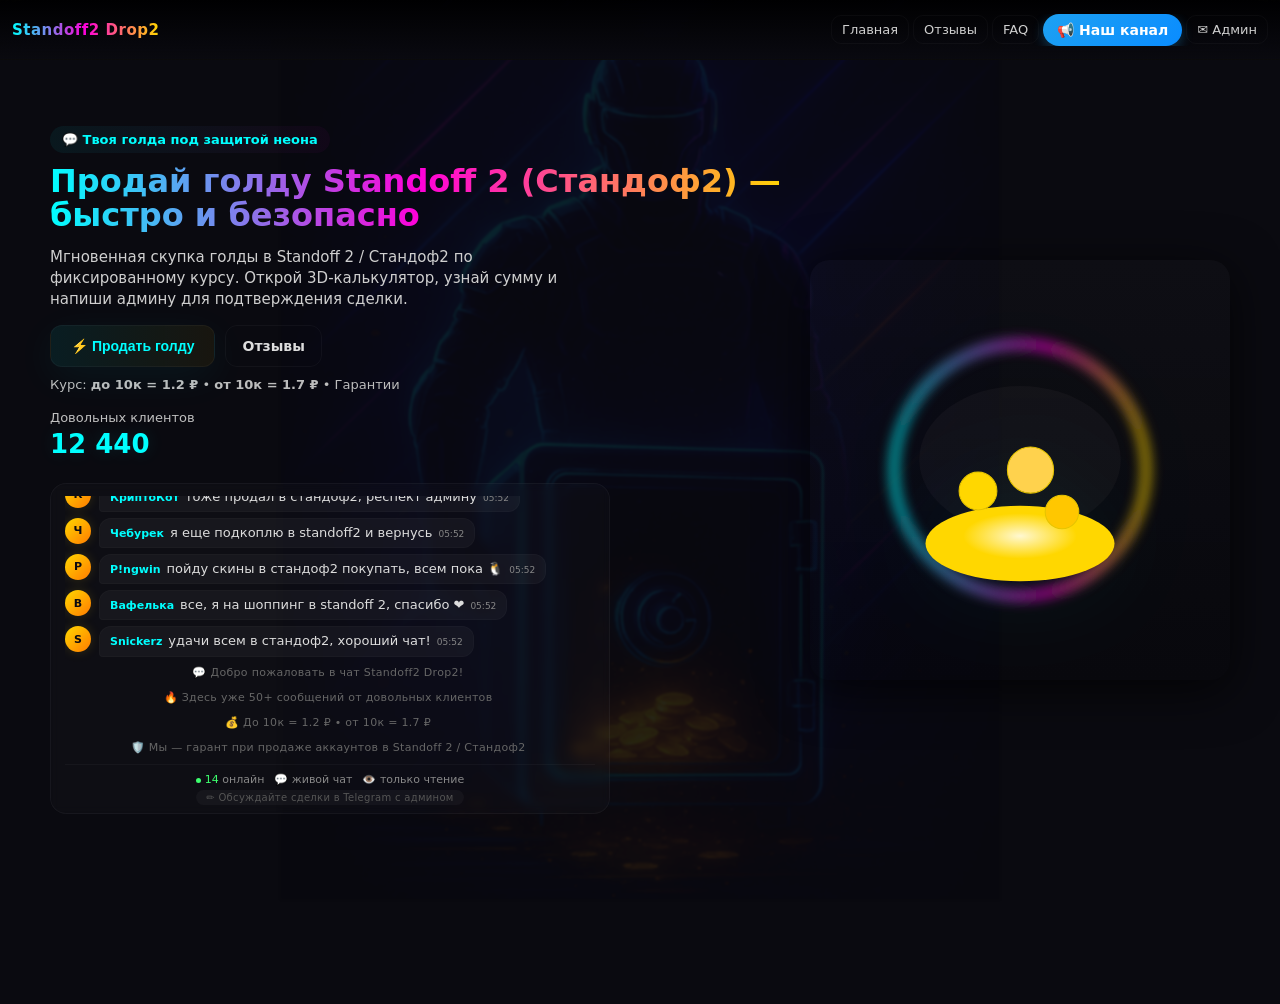
==== commit 21ed0059: "Update index.html" ====
--- a/index.html
+++ b/index.html
@@ -3,11 +3,34 @@
 <head>
   <meta charset="utf-8" />
   <meta name="viewport" content="width=device-width, initial-scale=1, maximum-scale=1, user-scalable=no" />
-  <title>Standoff2 Drop2 — Продай голду</title>
+
+  <!-- ===== SEO РАСШИРЕННЫЙ ===== -->
+  <title>Standoff2 Drop2 — Продай голду Standoff 2 | Стандоф2 скупка голды</title>
+  
+  <meta name="description" content="Продай голду Standoff 2 (Стандоф2) по выгодному курсу. Мгновенная скупка голды в стандофф2, деньги на карту за 3 минуты. От 10к голды курс 1.7 ₽. Гарант при продаже аккаунтов Standoff 2." />
+  
+  <meta name="keywords" content="продать голду standoff 2, продать голду стандоф2, скупка голды standoff, скупка голды стандоф, выкуп голды standoff 2, выкуп голды стандофф2, продажа голды стандоф 2, голда standoff 2 продать, голда стандоф2 продать, курс голды standoff 2, курс голды стандоф, гарант standoff 2, гарант стандоф, продать голду стандофф2, продать голду стандф, стандоф2 голда, стандофф2 голда, standoff2 голда, выкуп голды стандоф2, скупка голды стандофф2" />
+  
+  <meta name="robots" content="index, follow" />
+  <link rel="canonical" href="https://tvoi-sait.ru/index.html" />
+
+  <!-- ===== OPEN GRAPH ===== -->
+  <meta property="og:title" content="Standoff2 Drop2 — Продай голду Standoff 2 (Стандоф2)" />
+  <meta property="og:description" content="Мгновенная скупка голды Standoff 2 / Стандоф2. Курс до 10к = 1.2 ₽, от 10к = 1.7 ₽. Деньги на карту за 3 минуты. Гарант при продаже аккаунтов." />
+  <meta property="og:type" content="website" />
+  <meta property="og:url" content="https://tvoi-sait.ru/" />
+  <meta property="og:image" content="https://tvoi-sait.ru/favicon.svg" />
+  <meta property="og:site_name" content="Standoff2 Drop2" />
+
+  <!-- ===== TWITTER CARD ===== -->
+  <meta name="twitter:card" content="summary" />
+  <meta name="twitter:title" content="Standoff2 Drop2 — Продай голду Standoff 2 / Стандоф2" />
+  <meta name="twitter:description" content="Мгновенная скупка голды Standoff 2. Курс от 1.2 ₽, от 10к — 1.7 ₽. Деньги на карту за 3 минуты." />
+
   <link rel="icon" href="favicon.svg" type="image/svg+xml" />
   <link rel="stylesheet" href="style.css" />
+
   <style>
-    /* ===== ОСНОВНЫЕ СТИЛИ ===== */
     * {
       box-sizing: border-box;
       -webkit-tap-highlight-color: transparent;
@@ -20,27 +43,31 @@
     }
 
     .channel-btn {
-      background: linear-gradient(135deg, #1da1f2, #0a8cff);
-      border: none;
-      color: #fff;
-      font-weight: 700;
-      padding: 8px 14px;
-      border-radius: 30px;
-      text-decoration: none;
-      display: inline-flex;
-      align-items: center;
-      gap: 8px;
-      font-size: 14px;
-      transition: 0.2s;
-      box-shadow: 0 4px 12px rgba(29, 161, 242, 0.3);
-      white-space: nowrap;
+      background: linear-gradient(135deg, #1da1f2, #0a8cff) !important;
+      border: none !important;
+      color: #fff !important;
+      font-weight: 700 !important;
+      padding: 8px 14px !important;
+      border-radius: 30px !important;
+      text-decoration: none !important;
+      display: inline-flex !important;
+      align-items: center !important;
+      gap: 8px !important;
+      font-size: 14px !important;
+      transition: 0.2s !important;
+      box-shadow: 0 4px 12px rgba(29, 161, 242, 0.3) !important;
+      white-space: nowrap !important;
+      cursor: pointer !important;
+      flex-shrink: 0 !important;
     }
     .channel-btn:hover {
-      transform: translateY(-2px);
-      box-shadow: 0 6px 20px rgba(29, 161, 242, 0.5);
-    }
-
-    /* ===== ТОПБАР (адаптив) ===== */
+      transform: translateY(-2px) !important;
+      box-shadow: 0 6px 20px rgba(29, 161, 242, 0.5) !important;
+    }
+    .channel-btn:active {
+      transform: scale(0.95) !important;
+    }
+
     .topbar {
       position: fixed;
       left: 0;
@@ -64,6 +91,7 @@
       color: transparent;
       background: linear-gradient(90deg, #00FFFF, #FF00D9, #FFD700);
       -webkit-background-clip: text;
+      background-clip: text;
       -webkit-text-fill-color: transparent;
       white-space: nowrap;
       flex-shrink: 0;
@@ -97,13 +125,12 @@
     .nav-btn:hover {
       box-shadow: 0 8px 40px rgba(0,255,255,0.06);
       transform: translateY(-2px);
-      color: var(--neon-blue);
+      color: #00FFFF;
     }
     .nav-btn:active {
       transform: scale(0.95);
     }
 
-    /* ===== ГЕРОЙ (адаптив) ===== */
     .hero {
       display: flex;
       align-items: center;
@@ -151,6 +178,7 @@
       margin: 12px 0;
       background: linear-gradient(90deg, #00FFFF, #FF00D9, #FFD700);
       -webkit-background-clip: text;
+      background-clip: text;
       -webkit-text-fill-color: transparent;
       line-height: 1.05;
       word-wrap: break-word;
@@ -205,7 +233,6 @@
       word-wrap: break-word;
     }
 
-    /* ===== СЦЕНА ===== */
     .scene {
       width: 100%;
       max-width: 420px;
@@ -218,10 +245,6 @@
       justify-content: center;
       position: relative;
       overflow: hidden;
-      transition: transform 0.8s cubic-bezier(.2,.9,.25,1);
-    }
-    .scene:hover {
-      transform: rotateY(6deg) translateY(-6px);
     }
     .vault {
       width: 80%;
@@ -229,7 +252,6 @@
       filter: drop-shadow(0 10px 40px rgba(0,255,255,0.06));
     }
 
-    /* ===== ЧАТ ===== */
     .live-chat {
       margin-top: 24px;
       background: rgba(255,255,255,0.02);
@@ -400,7 +422,6 @@
       display: inline-block;
     }
 
-    /* ===== КАЛЬКУЛЯТОР (МОДАЛКА) ===== */
     .modal {
       position: fixed;
       inset: 0;
@@ -458,6 +479,7 @@
       color: transparent;
       background: linear-gradient(90deg, #00FFFF, #FF00D9, #FFD700);
       -webkit-background-clip: text;
+      background-clip: text;
       -webkit-text-fill-color: transparent;
     }
     .holo-body {
@@ -541,7 +563,6 @@
       transform: scale(0.96);
     }
 
-    /* ===== СЧЁТЧИК ===== */
     .counter-wrap {
       margin-top: 18px;
       display: flex;
@@ -560,7 +581,6 @@
       text-shadow: 0 0 18px rgba(0,255,255,0.12);
     }
 
-    /* ===== ФУТЕР ===== */
     .footer {
       padding: 24px 0;
       text-align: center;
@@ -572,17 +592,12 @@
       margin-top: 40px;
     }
 
-    /* ===== КУРСОР ===== */
-    #cursorGlow {
-      display: none;
-    }
-
-    /* ===== МЕДИА-ЗАПРОСЫ ===== */
+    #cursorGlow { display: none; }
+
     @media (max-width: 1024px) {
       .right { width: 340px; }
       .scene { max-width: 340px; }
     }
-
     @media (max-width: 820px) {
       .wrap { flex-direction: column; align-items: center; }
       .right { width: 100%; max-width: 400px; }
@@ -596,220 +611,64 @@
       .live-chat { max-width: 100%; }
       .chat-messages { max-height: 200px; }
     }
-
     @media (max-width: 640px) {
-      .topbar {
-        height: 54px;
-        padding: 0 8px;
-        gap: 4px;
-      }
-      .logo {
-        font-size: 13px;
-        flex-shrink: 0;
-      }
-      .nav {
-        gap: 3px;
-      }
-      .nav-btn {
-        font-size: 11px;
-        padding: 5px 8px;
-      }
-      .channel-btn {
-        font-size: 11px;
-        padding: 5px 10px;
-        gap: 4px;
-      }
-      .hero {
-        padding: 70px 8px 30px;
-      }
-      .wrap {
-        padding: 6px;
-        gap: 12px;
-      }
+      .topbar { height: 54px; padding: 0 8px; gap: 4px; }
+      .logo { font-size: 13px; flex-shrink: 0; }
+      .nav { gap: 3px; }
+      .nav-btn { font-size: 11px; padding: 5px 8px; }
+      .channel-btn { font-size: 11px; padding: 5px 10px; gap: 4px; }
+      .hero { padding: 70px 8px 30px; }
+      .wrap { padding: 6px; gap: 12px; }
       .left { min-width: 0; }
-      h1 {
-        font-size: 22px;
-        text-align: center;
-      }
-      .lead {
-        font-size: 14px;
-        text-align: center;
-      }
-      .badge {
-        font-size: 11px;
-        padding: 4px 10px;
-        margin: 0 auto;
-      }
-      .actions {
-        justify-content: center;
-        gap: 8px;
-      }
-      .btn {
-        font-size: 13px;
-        padding: 8px 14px;
-      }
-      .btn.primary {
-        padding: 10px 16px;
-      }
-      .note {
-        font-size: 12px;
-        text-align: center;
-      }
+      h1 { font-size: 22px; text-align: center; }
+      .lead { font-size: 14px; text-align: center; }
+      .badge { font-size: 11px; padding: 4px 10px; margin: 0 auto; }
+      .actions { justify-content: center; gap: 8px; }
+      .btn { font-size: 13px; padding: 8px 14px; }
+      .btn.primary { padding: 10px 16px; }
+      .note { font-size: 12px; text-align: center; }
       .right { max-width: 280px; }
       .scene { max-width: 260px; border-radius: 14px; }
       .vault { width: 80%; height: 80%; }
       .counter { font-size: 22px; }
       .counter-label { font-size: 12px; }
-      .live-chat {
-        padding: 10px 10px 8px 10px;
-        border-radius: 14px;
-        margin-top: 18px;
-      }
-      .chat-messages {
-        max-height: 170px;
-        gap: 4px;
-      }
-      .msg .avatar {
-        width: 22px;
-        height: 22px;
-        font-size: 10px;
-      }
-      .msg .bubble {
-        font-size: 12px;
-        padding: 4px 8px;
-      }
-      .msg .bubble .name {
-        font-size: 10px;
-      }
-      .msg .bubble .time {
-        font-size: 8px;
-      }
-      .chat-status {
-        font-size: 10px;
-        gap: 6px;
-        padding-top: 6px;
-        flex-wrap: wrap;
-      }
-      .chat-readonly {
-        font-size: 9px;
-      }
-      .chat-readonly span {
-        padding: 2px 8px;
-      }
-      .chat-messages .system {
-        font-size: 10px;
-      }
-      .typing-indicator {
-        font-size: 11px;
-        padding: 2px 8px;
-      }
-      .typing-indicator .dots span {
-        width: 4px;
-        height: 4px;
-      }
-      .new-msg-notice {
-        font-size: 10px;
-        padding: 2px 8px;
-      }
-      .holo {
-        padding: 16px 14px;
-        max-width: 100%;
-        margin: 8px;
-        border-radius: 14px;
-      }
-      .holo h2 {
-        font-size: 17px;
-      }
-      .holo input {
-        font-size: 15px;
-        padding: 10px;
-      }
-      .holo .rate {
-        font-size: 13px;
-      }
-      .holo-result {
-        font-size: 14px;
-        padding: 8px;
-        min-height: 50px;
-      }
-      .btn.neon {
-        font-size: 13px;
-        padding: 10px;
-      }
-      .footer {
-        font-size: 12px;
-        padding: 18px 0;
-        margin-top: 30px;
-      }
-    }
-
+      .live-chat { padding: 10px 10px 8px 10px; border-radius: 14px; margin-top: 18px; }
+      .chat-messages { max-height: 170px; gap: 4px; }
+      .msg .avatar { width: 22px; height: 22px; font-size: 10px; }
+      .msg .bubble { font-size: 12px; padding: 4px 8px; }
+      .msg .bubble .name { font-size: 10px; }
+      .msg .bubble .time { font-size: 8px; }
+      .chat-status { font-size: 10px; gap: 6px; padding-top: 6px; flex-wrap: wrap; }
+      .chat-readonly { font-size: 9px; }
+      .chat-readonly span { padding: 2px 8px; }
+      .chat-messages .system { font-size: 10px; }
+      .typing-indicator { font-size: 11px; padding: 2px 8px; }
+      .typing-indicator .dots span { width: 4px; height: 4px; }
+      .new-msg-notice { font-size: 10px; padding: 2px 8px; }
+      .holo { padding: 16px 14px; max-width: 100%; margin: 8px; border-radius: 14px; }
+      .holo h2 { font-size: 17px; }
+      .holo input { font-size: 15px; padding: 10px; }
+      .holo .rate { font-size: 13px; }
+      .holo-result { font-size: 14px; padding: 8px; min-height: 50px; }
+      .btn.neon { font-size: 13px; padding: 10px; }
+      .footer { font-size: 12px; padding: 18px 0; margin-top: 30px; }
+    }
     @media (max-width: 400px) {
-      .topbar {
-        height: 48px;
-        padding: 0 6px;
-      }
-      .logo {
-        font-size: 11px;
-      }
-      .nav-btn {
-        font-size: 10px;
-        padding: 4px 6px;
-        border-radius: 6px;
-      }
-      .channel-btn {
-        font-size: 10px;
-        padding: 4px 8px;
-        gap: 3px;
-      }
-      h1 {
-        font-size: 19px;
-      }
-      .lead {
-        font-size: 13px;
-      }
-      .btn {
-        font-size: 12px;
-        padding: 7px 12px;
-      }
-      .btn.primary {
-        padding: 8px 14px;
-      }
-      .scene {
-        max-width: 220px;
-      }
-      .right {
-        max-width: 240px;
-      }
-      .chat-messages {
-        max-height: 150px;
-      }
-      .msg .bubble {
-        font-size: 11px;
-        padding: 3px 7px;
-      }
-      .holo {
-        padding: 12px 10px;
-      }
-      .holo h2 {
-        font-size: 15px;
-      }
-      .holo input {
-        font-size: 14px;
-        padding: 8px;
-      }
-    }
-
-    /* безопасные отступы для safe-area */
-    @supports (padding: max(0px)) {
-      .topbar {
-        padding-left: max(12px, env(safe-area-inset-left));
-        padding-right: max(12px, env(safe-area-inset-right));
-        padding-top: max(0px, env(safe-area-inset-top));
-      }
-      .hero {
-        padding-left: max(12px, env(safe-area-inset-left));
-        padding-right: max(12px, env(safe-area-inset-right));
-      }
+      .topbar { height: 48px; padding: 0 6px; }
+      .logo { font-size: 11px; }
+      .nav-btn { font-size: 10px; padding: 4px 6px; border-radius: 6px; }
+      .channel-btn { font-size: 10px; padding: 4px 8px; gap: 3px; }
+      h1 { font-size: 19px; }
+      .lead { font-size: 13px; }
+      .btn { font-size: 12px; padding: 7px 12px; }
+      .btn.primary { padding: 8px 14px; }
+      .scene { max-width: 220px; }
+      .right { max-width: 240px; }
+      .chat-messages { max-height: 150px; }
+      .msg .bubble { font-size: 11px; padding: 3px 7px; }
+      .holo { padding: 12px 10px; }
+      .holo h2 { font-size: 15px; }
+      .holo input { font-size: 14px; padding: 8px; }
     }
   </style>
 </head>
@@ -831,22 +690,21 @@
   <div class="wrap">
     <section class="left">
       <div class="badge">💬 Твоя голда под защитой неона</div>
-      <h1>Продай голду Standoff 2 — быстро и безопасно</h1>
-      <p class="lead">Мгновенная скупка по фиксированному курсу. Открой 3D‑калькулятор, узнай сумму и напиши админу для подтверждения сделки.</p>
+      <h1>Продай голду Standoff 2 (Стандоф2) — быстро и безопасно</h1>
+      <p class="lead">Мгновенная скупка голды в Standoff 2 / Стандоф2 по фиксированному курсу. Открой 3D‑калькулятор, узнай сумму и напиши админу для подтверждения сделки.</p>
 
       <div class="actions">
         <button id="openCalc" class="btn primary">⚡ Продать голду</button>
         <a href="reviews.html" class="btn outline">Отзывы</a>
       </div>
 
-      <div class="note">Курс: <strong>1 голд = 1.2 ₽</strong> • От 10к — <strong>1.7 ₽</strong> • Гарантии</div>
+      <div class="note">Курс: <strong>до 10к = 1.2 ₽</strong> • <strong>от 10к = 1.7 ₽</strong> • Гарантии</div>
 
       <div class="counter-wrap">
         <div class="counter-label">Довольных клиентов</div>
         <div id="clientsCounter" class="counter">12 438</div>
       </div>
 
-      <!-- ЖИВОЙ ЧАТ -->
       <div class="live-chat">
         <div class="chat-messages" id="chatMessages">
           <div class="typing-indicator" id="typingIndicator">
@@ -892,27 +750,26 @@
   </div>
 </main>
 
-<!-- Калькулятор -->
 <div id="calcModal" class="modal" aria-hidden="true">
   <div class="modal-backdrop" id="backdrop"></div>
   <div class="holo" role="dialog" aria-modal="true" aria-labelledby="holoTitle">
     <button class="close" id="closeCalc" aria-label="Закрыть">✕</button>
-    <h2 id="holoTitle">3D — Калькулятор скупки</h2>
+    <h2 id="holoTitle">💎 Калькулятор скупки голды Standoff 2</h2>
     <div class="holo-body">
       <label for="goldInput">Количество голды</label>
       <input id="goldInput" type="number" min="1" inputmode="numeric" placeholder="Введите количество" />
-      <div class="rate">Курс: <strong>1 голд = 1.2 ₽</strong> • от 10к — <strong>1.7 ₽</strong></div>
-      <button id="calcSell" class="btn primary full">Посчитать</button>
+      <div class="rate">Курс: <strong>до 10к = 1.2 ₽</strong> • <strong>от 10к = 1.7 ₽</strong></div>
+      <button id="calcSell" class="btn primary full">🧮 Посчитать</button>
       <div id="holoResult" class="holo-result" aria-live="polite"></div>
       <div class="holo-actions">
-        <button id="adminBtn" class="btn neon full">Написать админу</button>
+        <button id="adminBtn" class="btn neon full">📩 Написать админу</button>
       </div>
     </div>
   </div>
 </div>
 
 <footer class="footer">
-  © 2025 Standoff2 Drop2 — Все права защищены
+  © 2025 Standoff2 Drop2 — Скупка голды Standoff 2 / Стандоф2
 </footer>
 
 <div id="cursorGlow" aria-hidden="true"></div>
@@ -920,7 +777,7 @@
 <script src="script.js"></script>
 <script>
   (function() {
-    // ========== НАСТРОЙКИ ==========
+    // ===== КЛЮЧ ДЛЯ ХРАНЕНИЯ =====
     const CHAT_STORAGE_KEY = 'st2_chat_messages_v2';
     const MAX_STORED_MSGS = 300;
 
@@ -930,85 +787,122 @@
     const onlineCount = document.getElementById('onlineCount');
     const newMsgNotice = document.getElementById('newMsgNotice');
 
-    // ========== БОЛЬШАЯ ИСТОРИЯ ЧАТА ==========
+    // ===== КАЛЬКУЛЯТОР =====
+    const goldInput = document.getElementById('goldInput');
+    const calcSell = document.getElementById('calcSell');
+    const holoResult = document.getElementById('holoResult');
+    const adminBtn = document.getElementById('adminBtn');
+
+    function calculateGold() {
+      const gold = parseFloat(goldInput.value);
+      if (!gold || gold <= 0) {
+        holoResult.innerHTML = '<div style="color:#ff8080;">❌ Введите корректное количество голды</div>';
+        holoResult.classList.add('show');
+        return;
+      }
+
+      let rate = gold >= 10000 ? 1.7 : 1.2;
+      const sum = (gold * rate).toFixed(2);
+
+      holoResult.innerHTML = `
+        <div style="font-size:18px;color:#FFD700;">💰 Итог: <strong>${sum} ₽</strong></div>
+        <div style="font-size:13px;color:#cfcfcf;margin-top:4px;">
+          Курс: <strong>${rate} ₽</strong> за 1 голду
+          ${gold >= 10000 ? '<br><span style="color:#00FFFF;">🔥 Повышенный курс 1.7!</span>' : ''}
+        </div>
+        <div style="font-size:12px;color:#888;margin-top:4px;">
+          ${gold.toLocaleString()} голды × ${rate} ₽ = ${sum} ₽
+        </div>
+      `;
+      holoResult.classList.add('show');
+    }
+
+    if (calcSell) calcSell.addEventListener('click', calculateGold);
+    if (goldInput) {
+      goldInput.addEventListener('keydown', function(e) {
+        if (e.key === 'Enter') { e.preventDefault(); calculateGold(); }
+      });
+    }
+
+    // ===== СООБЩЕНИЯ ЧАТА =====
     const chatHistory = [
-      { name: 'Kruemen', text: 'Всем привет! Открыли набор голды, курс 1.2' },
-      { name: 'Лолкек', text: 'ооо, залетел первый, продаю 5к' },
-      { name: 'Kruemen', text: 'принял, пиши в лс @avert2' },
-      { name: 'Бублик', text: 'я тоже хочу, 8к есть' },
+      { name: 'Kruemen', text: 'Всем привет! Открыли набор голды Standoff 2 (Стандоф2), курс до 10к = 1.2, от 10к = 1.7' },
+      { name: 'Лолкек', text: 'ооо, залетел первый, продаю 5к в стандоф2' },
+      { name: 'Kruemen', text: 'принял, пиши в лс @kreunen' },
+      { name: 'Бублик', text: 'я тоже хочу, 8к есть в standoff 2' },
       { name: 'Kruemen', text: 'отлично, всем отвечаю' },
-      { name: 'КриптоКот', text: 'народ, курс сегодня не изменится?' },
-      { name: 'Kruemen', text: 'фикс 1.2, без изменений' },
-      { name: 'КриптоКот', text: 'ок, загоняю 5к' },
-      { name: 'Медвежонок', text: 'я 15к продал, даже не ожидал 🐻' },
-      { name: 'Ёжик', text: 'поздравляю! я тоже 15к вчера 🦔' },
-      { name: 'Вафелька', text: 'ой я 25к продала, теперь на шоппинг 💅' },
-      { name: 'Noob₮rick', text: 'ребят, а тут реально безопасно?' },
-      { name: 'Лолкек', text: 'да, я уже 3 раза продавал, все ок' },
-      { name: 'Smurf☀', text: 'тоже новичок был, админ все объяснил ☀️' },
-      { name: 'Kruemen', text: 'безопасность на первом месте' },
-      { name: 'Noob₮rick', text: 'ок, спасибо, попробую' },
-      { name: 'Чебурек', text: 'а где выгоднее продавать?' },
-      { name: 'FizzBuzz', text: 'лучше чем у скамеров, я проверял' },
-      { name: 'Пельмешек', text: 'тут самое то, я 3к продал' },
-      { name: 'Бобёр', text: 'согласен, 9к ушло быстро' },
-      { name: 'P!ngwin', text: 'БЛЯ 30К ПРОДАЛ, АХУЕЛ 🐧' },
-      { name: 'Смузи', text: 'поздравляю! у меня 10к 🍹' },
-      { name: 'Wonk¥', text: 'я 11к, счастью нет предела' },
-      { name: 'Giggly', text: 'у меня 11к было, продал и купил скин' },
-      { name: 'Smiley☻', text: 'я 6к продал и купил скинчик' },
-      { name: 'Морковка', text: 'Kruemen, а минималка какая?' },
-      { name: 'Kruemen', text: 'от 100 голды, но лучше больше' },
-      { name: 'Морковка', text: 'у меня 450, пойду продавать' },
-      { name: 'Бублик', text: 'ребят, а вы в какие скины вкладываетесь?' },
-      { name: 'Snickerz', text: 'я на нож купил, теперь радуюсь' },
-      { name: 'Вафелька', text: 'а я на новый облик 💖' },
-      { name: 'Чебурек', text: 'Kruemen, спасибо за работу' },
-      { name: 'FizzBuzz', text: 'реально лучший гарант' },
-      { name: 'P!ngwin', text: 'Kruemen красава, еще зайду 🐧' },
-      { name: 'Тигрёнок', text: 'привет всем, продал 7к 🐯' },
-      { name: 'Панда', text: '12к продал, доволен 🐼' },
-      { name: 'Дракоша', text: '22к продал, огонь 🐉' },
-      { name: 'Енотик', text: '5к продал, енот счастлив 🦝' },
-      { name: 'Феникс', text: '18к продал, возродился 🔥' },
-      { name: 'Волчонок', text: '9к продал, волк доволен 🐺' },
-      { name: 'Зайка', text: '6к продала, зайка прыгает 🐰' },
-      { name: 'Совёнок', text: '14к продал, сова мудрая 🦉' },
-      { name: 'Лолкек', text: 'народ, а кто на акке играет?' },
-      { name: 'Бублик', text: 'я на новом, перезашел' },
-      { name: 'КриптоКот', text: 'у меня старый акк, 5к голды было' },
-      { name: 'Медвежонок', text: 'я на двух акках играю' },
-      { name: 'Kruemen', text: 'всем спасибо за доверие, всегда на связи' },
-      { name: 'Noob₮rick', text: 'только что продал, все четко!' },
-      { name: 'Лолкек', text: 'ооо, видишь, я ж говорил 🚀' },
-      { name: 'КриптоКот', text: 'тоже продал, респект админу' },
-      { name: 'Чебурек', text: 'я еще подкоплю и вернусь' },
-      { name: 'P!ngwin', text: 'пойду скины покупать, всем пока 🐧' },
-      { name: 'Вафелька', text: 'все, я на шоппинг, спасибо ❤️' },
-      { name: 'Snickerz', text: 'удачи всем, хороший чат!' },
+      { name: 'КриптоКот', text: 'народ, курс сегодня не изменится в стандофф2?' },
+      { name: 'Kruemen', text: 'фикс 1.2 до 10к, от 10к — 1.7' },
+      { name: 'КриптоКот', text: 'ок, загоняю 5к в standoff2' },
+      { name: 'Медвежонок', text: 'я 15к продал в стандоф2, даже не ожидал 🐻' },
+      { name: 'Ёжик', text: 'поздравляю! я тоже 15к вчера в standoff 2 🦔' },
+      { name: 'Вафелька', text: 'ой я 25к продала в стандофф2, теперь на шоппинг 💅' },
+      { name: 'Noob₮rick', text: 'ребят, а тут реально безопасно в standoff2?' },
+      { name: 'Лолкек', text: 'да, я уже 3 раза продавал в стандоф, все ок' },
+      { name: 'Smurf☀', text: 'тоже новичок был в standoff 2, админ все объяснил ☀️' },
+      { name: 'Kruemen', text: 'безопасность на первом месте в стандоф2' },
+      { name: 'Noob₮rick', text: 'ок, спасибо, попробую продать голду в standoff2' },
+      { name: 'Чебурек', text: 'а где выгоднее продавать в стандоф?' },
+      { name: 'FizzBuzz', text: 'лучше чем у скамеров в standoff 2, я проверял' },
+      { name: 'Пельмешек', text: 'тут самое то для продажи голды в стандоф2, я 3к продал' },
+      { name: 'Бобёр', text: 'согласен, 9к ушло быстро в standoff2' },
+      { name: 'P!ngwin', text: 'БЛЯ 30К ПРОДАЛ В СТАНДОФ2, АХУЕЛ 🐧' },
+      { name: 'Смузи', text: 'поздравляю! у меня 10к в standoff 2 🍹' },
+      { name: 'Wonk¥', text: 'я 11к в стандофф2, счастью нет предела' },
+      { name: 'Giggly', text: 'у меня 11к было в standoff2, продал и купил скин' },
+      { name: 'Smiley☻', text: 'я 6к продал в стандоф и купил скинчик' },
+      { name: 'Морковка', text: 'Kruemen, а минималка какая в standoff 2?' },
+      { name: 'Kruemen', text: 'от 100 голды в стандоф2, но лучше больше' },
+      { name: 'Морковка', text: 'у меня 450 в standoff2, пойду продавать' },
+      { name: 'Бублик', text: 'ребят, а вы в какие скины в standoff 2 вкладываетесь?' },
+      { name: 'Snickerz', text: 'я на нож в стандоф2 купил, теперь радуюсь' },
+      { name: 'Вафелька', text: 'а я на новый облик в standoff 2 💖' },
+      { name: 'Чебурек', text: 'Kruemen, спасибо за работу в стандоф2' },
+      { name: 'FizzBuzz', text: 'реально лучший гарант в standoff 2' },
+      { name: 'P!ngwin', text: 'Kruemen красава в стандофф2, еще зайду 🐧' },
+      { name: 'Тигрёнок', text: 'привет всем, продал 7к в standoff2 🐯' },
+      { name: 'Панда', text: '12к продал в стандоф2, доволен 🐼' },
+      { name: 'Дракоша', text: '22к продал в standoff 2, огонь 🐉' },
+      { name: 'Енотик', text: '5к продал в стандоф, енот счастлив 🦝' },
+      { name: 'Феникс', text: '18к продал в standoff2, возродился 🔥' },
+      { name: 'Волчонок', text: '9к продал в стандоф2, волк доволен 🐺' },
+      { name: 'Зайка', text: '6к продала в standoff 2, зайка прыгает 🐰' },
+      { name: 'Совёнок', text: '14к продал в стандофф2, сова мудрая 🦉' },
+      { name: 'Лолкек', text: 'народ, а кто на акке в standoff2 играет?' },
+      { name: 'Бублик', text: 'я на новом в стандоф2, перезашел' },
+      { name: 'КриптоКот', text: 'у меня старый акк в standoff 2, 5к голды было' },
+      { name: 'Медвежонок', text: 'я на двух акках в стандоф2 играю' },
+      { name: 'Kruemen', text: 'всем спасибо за доверие в standoff2, всегда на связи' },
+      { name: 'Noob₮rick', text: 'только что продал в стандоф, все четко!' },
+      { name: 'Лолкек', text: 'ооо, видишь, я ж говорил про standoff 2 🚀' },
+      { name: 'КриптоКот', text: 'тоже продал в стандоф2, респект админу' },
+      { name: 'Чебурек', text: 'я еще подкоплю в standoff2 и вернусь' },
+      { name: 'P!ngwin', text: 'пойду скины в стандоф2 покупать, всем пока 🐧' },
+      { name: 'Вафелька', text: 'все, я на шоппинг в standoff 2, спасибо ❤️' },
+      { name: 'Snickerz', text: 'удачи всем в стандоф2, хороший чат!' }
     ];
 
     const extraMessages = [
-      { name: 'Kruemen', text: 'напоминаю, от 10к голды курс 1.7!' },
-      { name: 'КриптоКот', text: 'ооо, тогда я подкоплю до 10к' },
-      { name: 'Бублик', text: 'я уже на 10к собрал, загоню сегодня' },
-      { name: 'Медвежонок', text: 'я 15к по 1.7 продал, кайф 🐻' },
-      { name: 'Вафелька', text: 'а у меня 25к, тоже по 1.7 💅' },
-      { name: 'P!ngwin', text: '30к по 1.7 — это пушка 🐧' },
-      { name: 'Noob₮rick', text: 'а если акк продавать, вы гарант?' },
-      { name: 'Kruemen', text: 'да, мы выступаем гарантом при продаже аккаунтов' },
-      { name: 'Noob₮rick', text: 'ого, круто, тогда я свой акк тоже продам' },
-      { name: 'Лолкек', text: 'Kruemen, а промокоды будут?' },
-      { name: 'Kruemen', text: 'да, скоро выйдут вкусные промокоды!' },
-      { name: 'Смузи', text: 'ооо, ждем промокоды 🍹' },
-      { name: 'Snickerz', text: 'надеюсь скидки будут большие' },
-      { name: 'Kruemen', text: 'всех удивим, обещаю 😉' },
-      { name: 'Чебурек', text: 'Kruemen, а ты гарант при продаже акка?' },
-      { name: 'Kruemen', text: 'да, я выступаю гарантом, все сделки безопасны' },
-      { name: 'Чебурек', text: 'тогда я свой акк тоже через тебя продам' },
+      { name: 'Kruemen', text: 'напоминаю, от 10к голды в standoff2 курс 1.7!' },
+      { name: 'КриптоКот', text: 'ооо, тогда я подкоплю до 10к в стандоф2' },
+      { name: 'Бублик', text: 'я уже на 10к в standoff 2 собрал, загоню сегодня' },
+      { name: 'Медвежонок', text: 'я 15к по 1.7 в стандоф2 продал, кайф 🐻' },
+      { name: 'Вафелька', text: 'а у меня 25к в standoff2, тоже по 1.7 💅' },
+      { name: 'P!ngwin', text: '30к по 1.7 в стандофф2 — это пушка 🐧' },
+      { name: 'Noob₮rick', text: 'а если акк в standoff 2 продавать, вы гарант?' },
+      { name: 'Kruemen', text: 'да, мы выступаем гарантом при продаже аккаунтов в стандоф2' },
+      { name: 'Noob₮rick', text: 'ого, круто, тогда я свой акк в standoff2 тоже продам' },
+      { name: 'Лолкек', text: 'Kruemen, а промокоды для standoff 2 будут?' },
+      { name: 'Kruemen', text: 'да, скоро выйдут вкусные промокоды для стандоф2!' },
+      { name: 'Смузи', text: 'ооо, ждем промокоды в standoff2 🍹' },
+      { name: 'Snickerz', text: 'надеюсь скидки в стандоф будут большие' },
+      { name: 'Kruemen', text: 'всех удивим в standoff 2, обещаю 😉' },
+      { name: 'Чебурек', text: 'Kruemen, а ты гарант в стандоф2 при продаже акка?' },
+      { name: 'Kruemen', text: 'да, я выступаю гарантом в standoff2, все сделки безопасны' },
+      { name: 'Чебурек', text: 'тогда я свой акк в стандоф2 тоже через тебя продам' }
     ];
 
-    // ========== ФУНКЦИИ ==========
+    // ===== ФУНКЦИИ ЧАТА =====
     function getTime() {
       const now = new Date();
       return now.getHours().toString().padStart(2,'0') + ':' + now.getMinutes().toString().padStart(2,'0');
@@ -1035,32 +929,24 @@
     function createMessageElement(name, text, time) {
       const div = document.createElement('div');
       div.className = 'msg';
-
       const avatar = document.createElement('div');
       avatar.className = 'avatar';
       avatar.textContent = name.charAt(0).toUpperCase();
-
       const bubble = document.createElement('div');
       bubble.className = 'bubble';
-
       const nameSpan = document.createElement('span');
       nameSpan.className = 'name';
       nameSpan.textContent = name;
-
       const timeSpan = document.createElement('span');
       timeSpan.className = 'time';
       timeSpan.textContent = time || getTime();
-
       const textSpan = document.createElement('span');
       textSpan.textContent = text;
-
       bubble.appendChild(nameSpan);
       bubble.appendChild(textSpan);
       bubble.appendChild(timeSpan);
-
       div.appendChild(avatar);
       div.appendChild(bubble);
-
       return div;
     }
 
@@ -1075,9 +961,7 @@
     function renderMessages(messages) {
       chatMessages.innerHTML = '';
       const typingEl = document.getElementById('typingIndicator');
-      if (typingEl) {
-        chatMessages.appendChild(typingEl);
-      }
+      if (typingEl) chatMessages.appendChild(typingEl);
       messages.forEach(msg => {
         const el = createMessageElement(msg.name, msg.text, msg.time);
         chatMessages.appendChild(el);
@@ -1085,7 +969,6 @@
       chatMessages.scrollTop = chatMessages.scrollHeight;
     }
 
-    // ========== ДОБАВЛЕНИЕ НОВОГО СООБЩЕНИЯ ==========
     let messageHistory = [];
     let isUserAtBottom = true;
     let pendingMessages = 0;
@@ -1097,9 +980,7 @@
 
     chatMessages.addEventListener('scroll', function() {
       isUserAtBottom = isAtBottom();
-      if (isUserAtBottom) {
-        newMsgNotice.classList.remove('show');
-      }
+      if (isUserAtBottom) newMsgNotice.classList.remove('show');
     });
 
     function addNewMessage(name, text, time) {
@@ -1127,7 +1008,6 @@
       isUserAtBottom = true;
     });
 
-    // ========== ГЕНЕРАЦИЯ НОВЫХ СООБЩЕНИЙ ==========
     function getRandomNewMessage() {
       return extraMessages[Math.floor(Math.random() * extraMessages.length)];
     }
@@ -1145,14 +1025,13 @@
     function sendNewMessage() {
       const msg = getRandomNewMessage();
       showTyping(msg.name);
-      const typingDelay = 1000 + Math.random() * 2000;
+      const typingDelay = 2000 + Math.random() * 3000;
       setTimeout(() => {
         hideTyping();
         addNewMessage(msg.name, msg.text);
       }, typingDelay);
     }
 
-    // ========== ЗАПУСК ЧАТА ==========
     function startChat() {
       const saved = loadMessages();
 
@@ -1160,20 +1039,32 @@
         messageHistory = saved;
         renderMessages(messageHistory);
       } else {
-        messageHistory = chatHistory.map(msg => ({
-          ...msg,
-          time: getTime()
-        }));
+        messageHistory = chatHistory.map(msg => ({ ...msg, time: getTime() }));
         saveMessages(messageHistory);
         renderMessages(messageHistory);
         addSystemMessage('💬 Добро пожаловать в чат Standoff2 Drop2!');
         addSystemMessage('🔥 Здесь уже 50+ сообщений от довольных клиентов');
-        addSystemMessage('💰 От 10к голды курс 1.7!');
-        addSystemMessage('🛡️ Мы — гарант при продаже аккаунтов');
+        addSystemMessage('💰 До 10к = 1.2 ₽ • от 10к = 1.7 ₽');
+        addSystemMessage('🛡️ Мы — гарант при продаже аккаунтов в Standoff 2 / Стандоф2');
+
+        setTimeout(() => {
+          const msg1 = getRandomNewMessage();
+          addNewMessage(msg1.name, msg1.text);
+        }, 2000);
+
+        setTimeout(() => {
+          const msg2 = getRandomNewMessage();
+          addNewMessage(msg2.name, msg2.text);
+        }, 5000);
+
+        setTimeout(() => {
+          const msg3 = getRandomNewMessage();
+          addNewMessage(msg3.name, msg3.text);
+        }, 9000);
       }
 
       function scheduleNextMessage() {
-        const delay = 150000 + Math.random() * 60000;
+        const delay = 200000 + Math.random() * 100000;
         setTimeout(() => {
           sendNewMessage();
           scheduleNextMessage();
@@ -1190,13 +1081,52 @@
         const change = Math.random() > 0.5 ? (Math.random() > 0.6 ? 1 : -1) : 0;
         let newOnline = current + change;
         newOnline = Math.max(8, Math.min(22, newOnline));
-        if (newOnline !== current) {
-          onlineCount.textContent = newOnline;
-        }
+        if (newOnline !== current) onlineCount.textContent = newOnline;
       }, 20000);
     }
 
     startChat();
+
+    // ===== АДМИН В TELEGRAM =====
+    const tgTop = document.getElementById('tgTop');
+    if (tgTop) {
+      tgTop.addEventListener('click', function(e) {
+        e.preventDefault();
+        try { window.location = 'tg://resolve?domain=kreunen'; } catch(e) {}
+        setTimeout(() => window.open('https://t.me/kreunen', '_blank'), 700);
+      });
+    }
+
+    if (adminBtn) {
+      adminBtn.addEventListener('click', function() {
+        try { window.location = 'tg://resolve?domain=kreunen'; } catch(e) {}
+        setTimeout(() => window.open('https://t.me/kreunen', '_blank'), 700);
+      });
+    }
+
+    const openCalc = document.getElementById('openCalc');
+    const calcModal = document.getElementById('calcModal');
+    const closeCalc = document.getElementById('closeCalc');
+    const backdrop = document.getElementById('backdrop');
+
+    if (openCalc) {
+      openCalc.addEventListener('click', function() {
+        calcModal.setAttribute('aria-hidden', 'false');
+        document.body.style.overflow = 'hidden';
+      });
+    }
+    if (closeCalc) {
+      closeCalc.addEventListener('click', function() {
+        calcModal.setAttribute('aria-hidden', 'true');
+        document.body.style.overflow = '';
+      });
+    }
+    if (backdrop) {
+      backdrop.addEventListener('click', function() {
+        calcModal.setAttribute('aria-hidden', 'true');
+        document.body.style.overflow = '';
+      });
+    }
 
   })();
 </script>
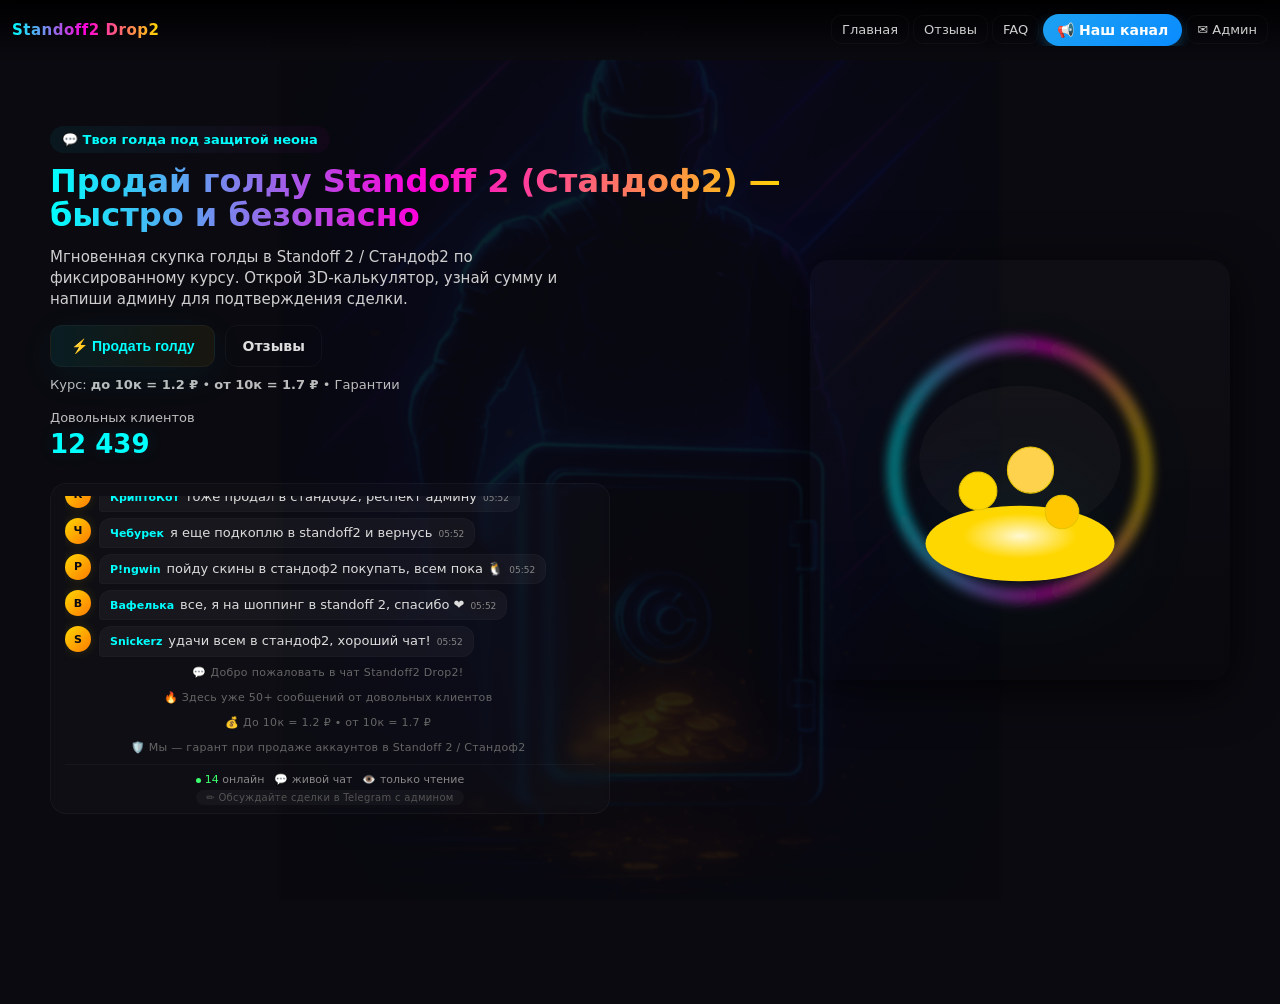
==== commit 0b8af795: "Update index.html" ====
--- a/index.html
+++ b/index.html
@@ -4,28 +4,40 @@
   <meta charset="utf-8" />
   <meta name="viewport" content="width=device-width, initial-scale=1, maximum-scale=1, user-scalable=no" />
 
-  <!-- ===== SEO РАСШИРЕННЫЙ ===== -->
+  <!-- ===== SEO ===== -->
   <title>Standoff2 Drop2 — Продай голду Standoff 2 | Стандоф2 скупка голды</title>
-  
   <meta name="description" content="Продай голду Standoff 2 (Стандоф2) по выгодному курсу. Мгновенная скупка голды в стандофф2, деньги на карту за 3 минуты. От 10к голды курс 1.7 ₽. Гарант при продаже аккаунтов Standoff 2." />
-  
   <meta name="keywords" content="продать голду standoff 2, продать голду стандоф2, скупка голды standoff, скупка голды стандоф, выкуп голды standoff 2, выкуп голды стандофф2, продажа голды стандоф 2, голда standoff 2 продать, голда стандоф2 продать, курс голды standoff 2, курс голды стандоф, гарант standoff 2, гарант стандоф, продать голду стандофф2, продать голду стандф, стандоф2 голда, стандофф2 голда, standoff2 голда, выкуп голды стандоф2, скупка голды стандофф2" />
-  
   <meta name="robots" content="index, follow" />
-  <link rel="canonical" href="https://tvoi-sait.ru/index.html" />
+  <link rel="canonical" href="https://krimen3.github.io/standoof2-Drop/index.html" />
 
   <!-- ===== OPEN GRAPH ===== -->
   <meta property="og:title" content="Standoff2 Drop2 — Продай голду Standoff 2 (Стандоф2)" />
   <meta property="og:description" content="Мгновенная скупка голды Standoff 2 / Стандоф2. Курс до 10к = 1.2 ₽, от 10к = 1.7 ₽. Деньги на карту за 3 минуты. Гарант при продаже аккаунтов." />
   <meta property="og:type" content="website" />
-  <meta property="og:url" content="https://tvoi-sait.ru/" />
-  <meta property="og:image" content="https://tvoi-sait.ru/favicon.svg" />
+  <meta property="og:url" content="https://krimen3.github.io/standoof2-Drop/" />
+  <meta property="og:image" content="https://krimen3.github.io/standoof2-Drop/favicon.svg" />
   <meta property="og:site_name" content="Standoff2 Drop2" />
 
   <!-- ===== TWITTER CARD ===== -->
   <meta name="twitter:card" content="summary" />
   <meta name="twitter:title" content="Standoff2 Drop2 — Продай голду Standoff 2 / Стандоф2" />
   <meta name="twitter:description" content="Мгновенная скупка голды Standoff 2. Курс от 1.2 ₽, от 10к — 1.7 ₽. Деньги на карту за 3 минуты." />
+
+  <!-- ===== ЯНДЕКС МЕТРИКА ===== -->
+  <!-- Yandex.Metrika counter -->
+  <script type="text/javascript">
+    (function(m,e,t,r,i,k,a){
+        m[i]=m[i]||function(){(m[i].a=m[i].a||[]).push(arguments)};
+        m[i].l=1*new Date();
+        for (var j = 0; j < document.scripts.length; j++) {if (document.scripts[j].src === r) { return; }}
+        k=e.createElement(t),a=e.getElementsByTagName(t)[0],k.async=1,k.src=r,a.parentNode.insertBefore(k,a)
+    })(window, document,'script','https://mc.yandex.ru/metrika/tag.js?id=112378422', 'ym');
+
+    ym(112378422, 'init', {ssr:true, webvisor:true, clickmap:true, ecommerce:"dataLayer", referrer: document.referrer, url: location.href, accurateTrackBounce:true, trackLinks:true});
+  </script>
+  <noscript><div><img src="https://mc.yandex.ru/watch/112378422" style="position:absolute; left:-9999px;" alt="" /></div></noscript>
+  <!-- /Yandex.Metrika counter -->
 
   <link rel="icon" href="favicon.svg" type="image/svg+xml" />
   <link rel="stylesheet" href="style.css" />
@@ -777,6 +789,25 @@
 <script src="script.js"></script>
 <script>
   (function() {
+    // ===== ПРИНУДИТЕЛЬНАЯ ЗАМЕНА @avert2 НА @kreunen =====
+    try {
+      const stored = localStorage.getItem('st2_chat_messages_v2');
+      if (stored) {
+        let parsed = JSON.parse(stored);
+        let changed = false;
+        parsed = parsed.map(msg => {
+          if (msg.text && msg.text.includes('@avert2')) {
+            msg.text = msg.text.replace(/@avert2/g, '@kreunen');
+            changed = true;
+          }
+          return msg;
+        });
+        if (changed) {
+          localStorage.setItem('st2_chat_messages_v2', JSON.stringify(parsed));
+        }
+      }
+    } catch (e) {}
+
     // ===== КЛЮЧ ДЛЯ ХРАНЕНИЯ =====
     const CHAT_STORAGE_KEY = 'st2_chat_messages_v2';
     const MAX_STORED_MSGS = 300;
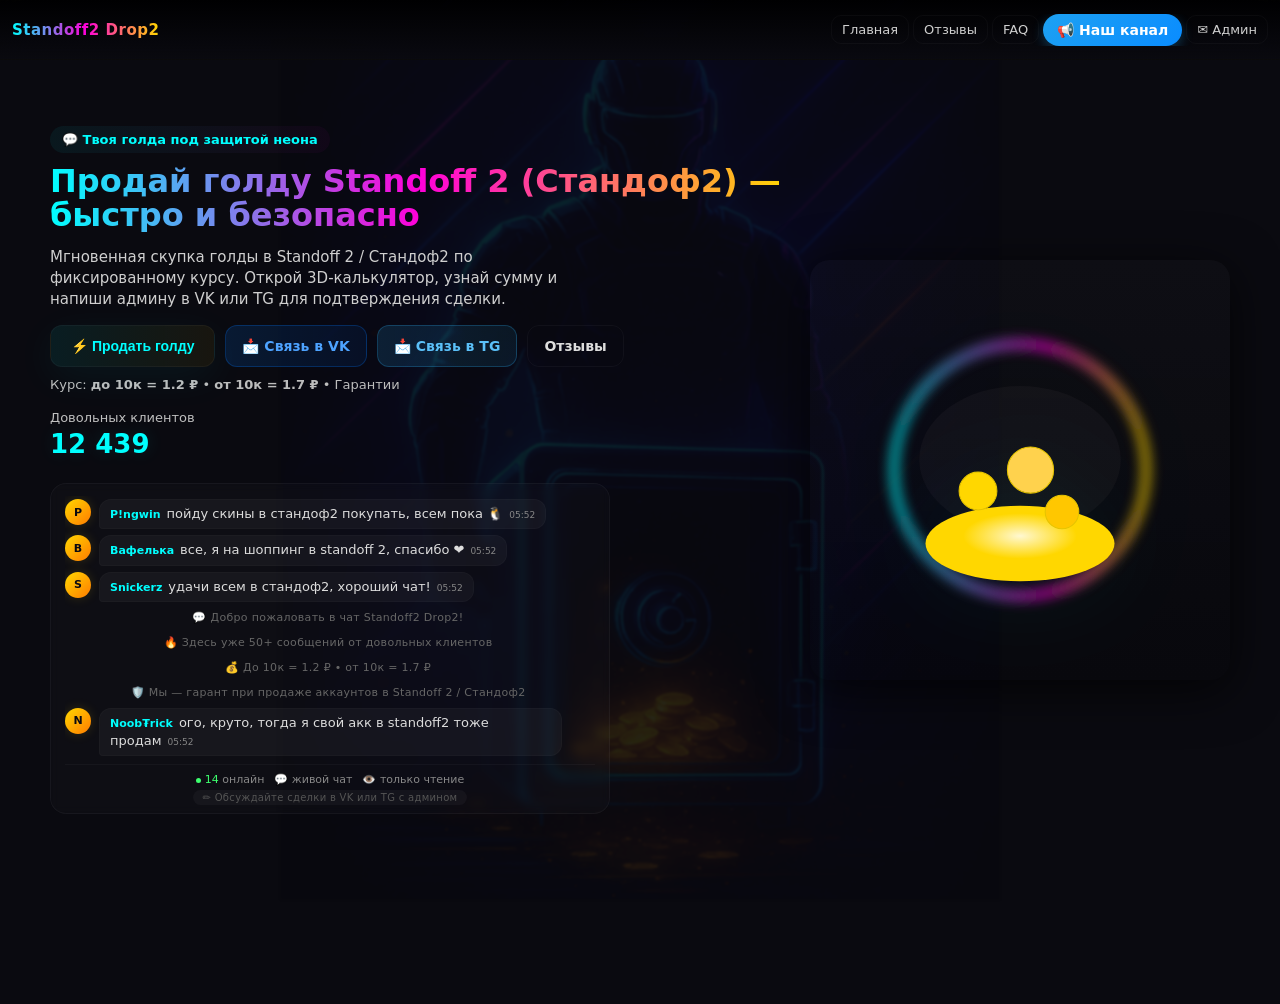
==== commit d3c0ed12: "Update index.html" ====
--- a/index.html
+++ b/index.html
@@ -54,6 +54,7 @@
       padding: 0;
     }
 
+    /* ===== КНОПКА КАНАЛА В ШАПКЕ ===== */
     .channel-btn {
       background: linear-gradient(135deg, #1da1f2, #0a8cff) !important;
       border: none !important;
@@ -80,6 +81,28 @@
       transform: scale(0.95) !important;
     }
 
+    /* ===== КНОПКИ НА ГЛАВНОЙ ===== */
+    .btn.vk {
+      background: linear-gradient(90deg, rgba(0, 119, 255, 0.15), rgba(0, 85, 204, 0.1));
+      color: #4da3ff;
+      border: 1px solid rgba(0, 119, 255, 0.25);
+      font-weight: 700;
+    }
+    .btn.vk:hover {
+      background: linear-gradient(90deg, rgba(0, 119, 255, 0.25), rgba(0, 85, 204, 0.18));
+      box-shadow: 0 0 20px rgba(0, 119, 255, 0.2);
+    }
+    .btn.tg {
+      background: linear-gradient(90deg, rgba(42, 171, 238, 0.15), rgba(34, 158, 217, 0.1));
+      color: #5bc0f8;
+      border: 1px solid rgba(42, 171, 238, 0.25);
+      font-weight: 700;
+    }
+    .btn.tg:hover {
+      background: linear-gradient(90deg, rgba(42, 171, 238, 0.25), rgba(34, 158, 217, 0.18));
+      box-shadow: 0 0 20px rgba(42, 171, 238, 0.2);
+    }
+
     .topbar {
       position: fixed;
       left: 0;
@@ -573,6 +596,64 @@
     }
     .btn.neon:active {
       transform: scale(0.96);
+    }
+    .btn.vk-full {
+      background: linear-gradient(90deg, #0077FF, #0055cc);
+      color: #fff;
+      font-weight: 800;
+      padding: 12px;
+      border-radius: 10px;
+      border: none;
+      cursor: pointer;
+      box-shadow: 0 12px 60px rgba(0, 119, 255, 0.25);
+      font-size: 14px;
+      touch-action: manipulation;
+      display: inline-flex;
+      align-items: center;
+      justify-content: center;
+      gap: 8px;
+      width: 100%;
+      text-decoration: none;
+    }
+    .btn.vk-full:hover {
+      box-shadow: 0 16px 70px rgba(0, 119, 255, 0.45);
+    }
+    .btn.vk-full:active {
+      transform: scale(0.96);
+    }
+    .btn.vk-full svg {
+      width: 20px;
+      height: 20px;
+      fill: #fff;
+    }
+    .btn.tg-full {
+      background: linear-gradient(90deg, #2AABEE, #229ED9);
+      color: #fff;
+      font-weight: 800;
+      padding: 12px;
+      border-radius: 10px;
+      border: none;
+      cursor: pointer;
+      box-shadow: 0 12px 60px rgba(42, 171, 238, 0.25);
+      font-size: 14px;
+      touch-action: manipulation;
+      display: inline-flex;
+      align-items: center;
+      justify-content: center;
+      gap: 8px;
+      width: 100%;
+      text-decoration: none;
+    }
+    .btn.tg-full:hover {
+      box-shadow: 0 16px 70px rgba(42, 171, 238, 0.45);
+    }
+    .btn.tg-full:active {
+      transform: scale(0.96);
+    }
+    .btn.tg-full svg {
+      width: 20px;
+      height: 20px;
+      fill: #fff;
     }
 
     .counter-wrap {
@@ -663,6 +744,10 @@
       .holo .rate { font-size: 13px; }
       .holo-result { font-size: 14px; padding: 8px; min-height: 50px; }
       .btn.neon { font-size: 13px; padding: 10px; }
+      .btn.vk-full { font-size: 13px; padding: 10px; }
+      .btn.vk-full svg { width: 18px; height: 18px; }
+      .btn.tg-full { font-size: 13px; padding: 10px; }
+      .btn.tg-full svg { width: 18px; height: 18px; }
       .footer { font-size: 12px; padding: 18px 0; margin-top: 30px; }
     }
     @media (max-width: 400px) {
@@ -703,10 +788,12 @@
     <section class="left">
       <div class="badge">💬 Твоя голда под защитой неона</div>
       <h1>Продай голду Standoff 2 (Стандоф2) — быстро и безопасно</h1>
-      <p class="lead">Мгновенная скупка голды в Standoff 2 / Стандоф2 по фиксированному курсу. Открой 3D‑калькулятор, узнай сумму и напиши админу для подтверждения сделки.</p>
+      <p class="lead">Мгновенная скупка голды в Standoff 2 / Стандоф2 по фиксированному курсу. Открой 3D‑калькулятор, узнай сумму и напиши админу в VK или TG для подтверждения сделки.</p>
 
       <div class="actions">
         <button id="openCalc" class="btn primary">⚡ Продать голду</button>
+        <a href="https://vk.ru/id1127757649" target="_blank" rel="noopener" class="btn vk">📩 Связь в VK</a>
+        <a href="https://t.me/kreunen" target="_blank" rel="noopener" class="btn tg">📩 Связь в TG</a>
         <a href="reviews.html" class="btn outline">Отзывы</a>
       </div>
 
@@ -733,7 +820,7 @@
           <span>👁️ только чтение</span>
         </div>
         <div class="chat-readonly">
-          <span>✏️ Обсуждайте сделки в Telegram с админом</span>
+          <span>✏️ Обсуждайте сделки в VK или TG с админом</span>
         </div>
       </div>
     </section>
@@ -774,7 +861,14 @@
       <button id="calcSell" class="btn primary full">🧮 Посчитать</button>
       <div id="holoResult" class="holo-result" aria-live="polite"></div>
       <div class="holo-actions">
-        <button id="adminBtn" class="btn neon full">📩 Написать админу</button>
+        <a id="vkAdminBtn" class="btn vk-full" href="https://vk.ru/id1127757649" target="_blank" rel="noopener">
+          <svg viewBox="0 0 24 24" xmlns="http://www.w3.org/2000/svg"><path d="M12.785 16.241s.288-.032.436-.191c.136-.146.132-.42.132-.42s-.02-1.28.575-1.469c.585-.185 1.337 1.25 2.134 1.805.603.42 1.061.328 1.061.328l2.132-.03s1.115-.069.586-.945c-.043-.071-.308-.65-1.588-1.839-1.34-1.245-1.16-1.044.454-3.201.982-1.313 1.375-2.115 1.252-2.459-.117-.328-.842-.241-.842-.241l-2.4.015s-.178-.024-.31.055c-.13.077-.212.257-.212.257s-.38 1.014-.888 1.877c-1.07 1.821-1.497 1.917-1.672 1.804-.408-.264-.306-1.062-.306-1.629 0-1.77.267-2.508-.521-2.699-.262-.063-.454-.105-1.124-.112-.859-.008-1.586.003-1.997.205-.274.134-.485.434-.356.451.159.021.519.097.71.36.246.338.237 1.097.237 1.097s.142 2.085-.265 2.344c-.26.166-.616-.173-1.381-1.724-.524-1.02-.92-2.148-.92-2.148s-.076-.185-.212-.284c-.165-.12-.395-.158-.395-.158l-2.28.015s-.342.01-.468.159c-.112.132-.009.406-.009.406s1.788 4.181 3.813 6.29c1.855 1.931 3.964 1.804 3.964 1.804h.955z"/></svg>
+          Написать в VK
+        </a>
+        <a id="tgAdminBtn" class="btn tg-full" href="https://t.me/kreunen" target="_blank" rel="noopener">
+          <svg viewBox="0 0 24 24" xmlns="http://www.w3.org/2000/svg"><path d="M9.78 18.65l.28-4.23 7.68-6.92c.34-.31-.07-.46-.52-.19L7.74 13.3 3.64 12c-.88-.25-.89-.86.2-1.3l15.97-6.16c.73-.33 1.43.18 1.15 1.3l-2.72 12.81c-.19.91-.74 1.13-1.5.71L12.6 16.3l-1.99 1.93c-.23.23-.42.42-.83.42z"/></svg>
+          Написать в TG
+        </a>
       </div>
     </div>
   </div>
@@ -789,24 +883,9 @@
 <script src="script.js"></script>
 <script>
   (function() {
-    // ===== ПРИНУДИТЕЛЬНАЯ ЗАМЕНА @avert2 НА @kreunen =====
-    try {
-      const stored = localStorage.getItem('st2_chat_messages_v2');
-      if (stored) {
-        let parsed = JSON.parse(stored);
-        let changed = false;
-        parsed = parsed.map(msg => {
-          if (msg.text && msg.text.includes('@avert2')) {
-            msg.text = msg.text.replace(/@avert2/g, '@kreunen');
-            changed = true;
-          }
-          return msg;
-        });
-        if (changed) {
-          localStorage.setItem('st2_chat_messages_v2', JSON.stringify(parsed));
-        }
-      }
-    } catch (e) {}
+    // ===== ССЫЛКИ =====
+    const VK_LINK = 'https://vk.ru/id1127757649';
+    const TG_LINK = 'https://t.me/kreunen';
 
     // ===== КЛЮЧ ДЛЯ ХРАНЕНИЯ =====
     const CHAT_STORAGE_KEY = 'st2_chat_messages_v2';
@@ -822,7 +901,6 @@
     const goldInput = document.getElementById('goldInput');
     const calcSell = document.getElementById('calcSell');
     const holoResult = document.getElementById('holoResult');
-    const adminBtn = document.getElementById('adminBtn');
 
     function calculateGold() {
       const gold = parseFloat(goldInput.value);
@@ -859,7 +937,7 @@
     const chatHistory = [
       { name: 'Kruemen', text: 'Всем привет! Открыли набор голды Standoff 2 (Стандоф2), курс до 10к = 1.2, от 10к = 1.7' },
       { name: 'Лолкек', text: 'ооо, залетел первый, продаю 5к в стандоф2' },
-      { name: 'Kruemen', text: 'принял, пиши в лс @kreunen' },
+      { name: 'Kruemen', text: 'принял, пиши в лс https://vk.ru/id1127757649 или https://t.me/kreunen' },
       { name: 'Бублик', text: 'я тоже хочу, 8к есть в standoff 2' },
       { name: 'Kruemen', text: 'отлично, всем отвечаю' },
       { name: 'КриптоКот', text: 'народ, курс сегодня не изменится в стандофф2?' },
@@ -1118,23 +1196,7 @@
 
     startChat();
 
-    // ===== АДМИН В TELEGRAM =====
-    const tgTop = document.getElementById('tgTop');
-    if (tgTop) {
-      tgTop.addEventListener('click', function(e) {
-        e.preventDefault();
-        try { window.location = 'tg://resolve?domain=kreunen'; } catch(e) {}
-        setTimeout(() => window.open('https://t.me/kreunen', '_blank'), 700);
-      });
-    }
-
-    if (adminBtn) {
-      adminBtn.addEventListener('click', function() {
-        try { window.location = 'tg://resolve?domain=kreunen'; } catch(e) {}
-        setTimeout(() => window.open('https://t.me/kreunen', '_blank'), 700);
-      });
-    }
-
+    // ===== МОДАЛЬНОЕ ОКНО КАЛЬКУЛЯТОРА =====
     const openCalc = document.getElementById('openCalc');
     const calcModal = document.getElementById('calcModal');
     const closeCalc = document.getElementById('closeCalc');
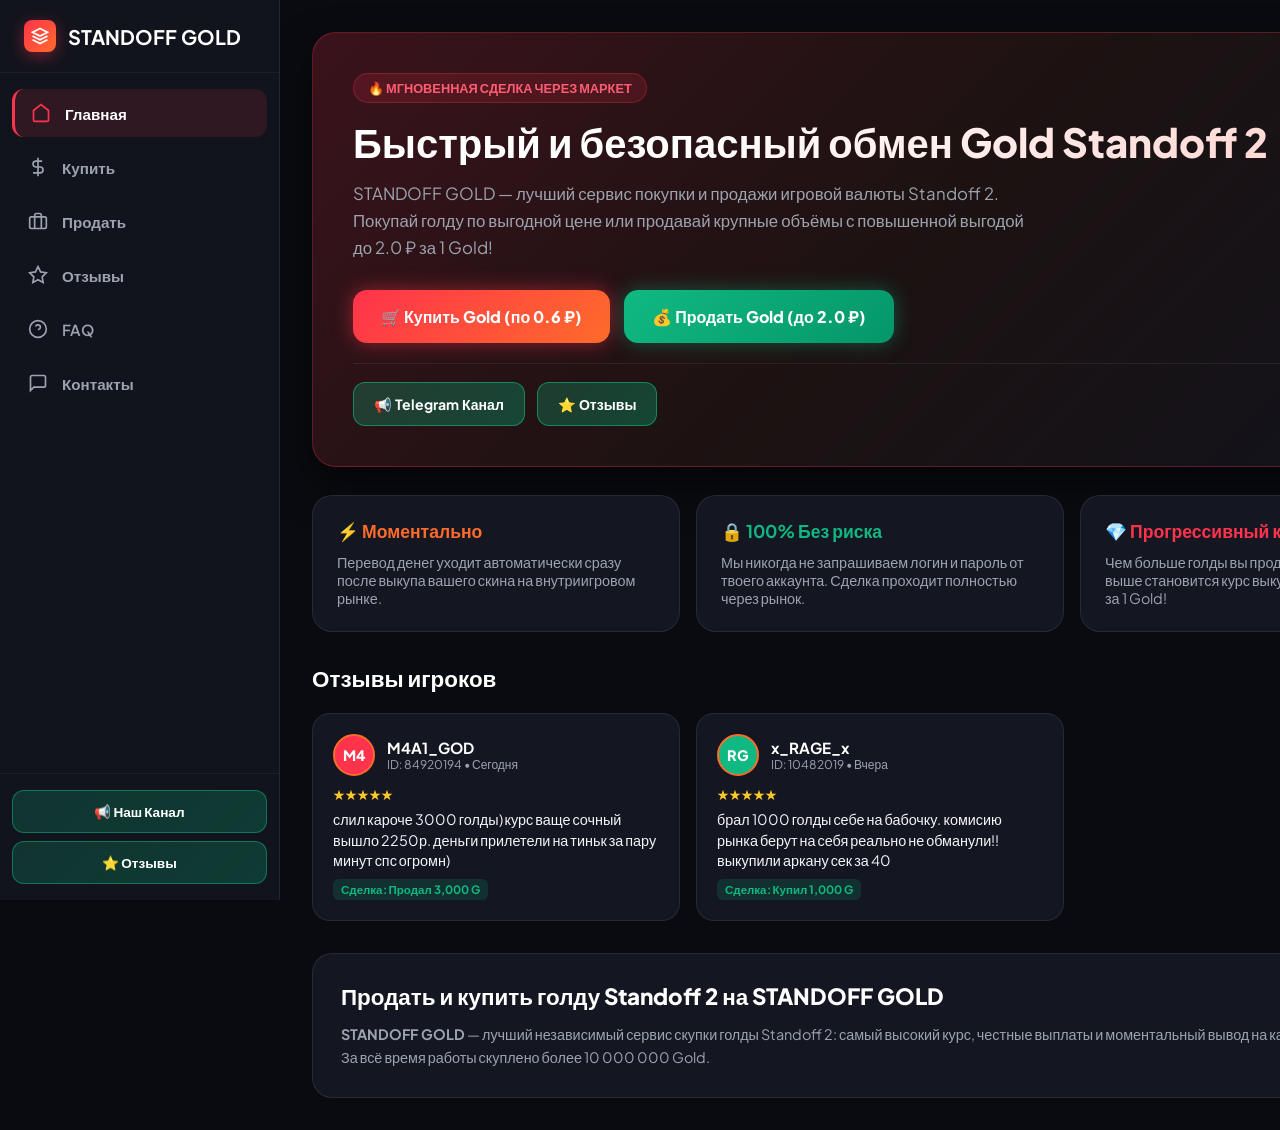
==== commit d234998e: "Add files via upload" ====
--- a/index.html
+++ b/index.html
@@ -1,1227 +1,248 @@
-<!doctype html>
-<html lang="ru">
-<head>
-  <meta charset="utf-8" />
-  <meta name="viewport" content="width=device-width, initial-scale=1, maximum-scale=1, user-scalable=no" />
-
-  <!-- ===== SEO ===== -->
-  <title>Standoff2 Drop2 — Продай голду Standoff 2 | Стандоф2 скупка голды</title>
-  <meta name="description" content="Продай голду Standoff 2 (Стандоф2) по выгодному курсу. Мгновенная скупка голды в стандофф2, деньги на карту за 3 минуты. От 10к голды курс 1.7 ₽. Гарант при продаже аккаунтов Standoff 2." />
-  <meta name="keywords" content="продать голду standoff 2, продать голду стандоф2, скупка голды standoff, скупка голды стандоф, выкуп голды standoff 2, выкуп голды стандофф2, продажа голды стандоф 2, голда standoff 2 продать, голда стандоф2 продать, курс голды standoff 2, курс голды стандоф, гарант standoff 2, гарант стандоф, продать голду стандофф2, продать голду стандф, стандоф2 голда, стандофф2 голда, standoff2 голда, выкуп голды стандоф2, скупка голды стандофф2" />
-  <meta name="robots" content="index, follow" />
-  <link rel="canonical" href="https://krimen3.github.io/standoof2-Drop/index.html" />
-
-  <!-- ===== OPEN GRAPH ===== -->
-  <meta property="og:title" content="Standoff2 Drop2 — Продай голду Standoff 2 (Стандоф2)" />
-  <meta property="og:description" content="Мгновенная скупка голды Standoff 2 / Стандоф2. Курс до 10к = 1.2 ₽, от 10к = 1.7 ₽. Деньги на карту за 3 минуты. Гарант при продаже аккаунтов." />
-  <meta property="og:type" content="website" />
-  <meta property="og:url" content="https://krimen3.github.io/standoof2-Drop/" />
-  <meta property="og:image" content="https://krimen3.github.io/standoof2-Drop/favicon.svg" />
-  <meta property="og:site_name" content="Standoff2 Drop2" />
-
-  <!-- ===== TWITTER CARD ===== -->
-  <meta name="twitter:card" content="summary" />
-  <meta name="twitter:title" content="Standoff2 Drop2 — Продай голду Standoff 2 / Стандоф2" />
-  <meta name="twitter:description" content="Мгновенная скупка голды Standoff 2. Курс от 1.2 ₽, от 10к — 1.7 ₽. Деньги на карту за 3 минуты." />
-
-  <!-- ===== ЯНДЕКС МЕТРИКА ===== -->
-  <!-- Yandex.Metrika counter -->
-  <script type="text/javascript">
-    (function(m,e,t,r,i,k,a){
-        m[i]=m[i]||function(){(m[i].a=m[i].a||[]).push(arguments)};
-        m[i].l=1*new Date();
-        for (var j = 0; j < document.scripts.length; j++) {if (document.scripts[j].src === r) { return; }}
-        k=e.createElement(t),a=e.getElementsByTagName(t)[0],k.async=1,k.src=r,a.parentNode.insertBefore(k,a)
-    })(window, document,'script','https://mc.yandex.ru/metrika/tag.js?id=112378422', 'ym');
-
-    ym(112378422, 'init', {ssr:true, webvisor:true, clickmap:true, ecommerce:"dataLayer", referrer: document.referrer, url: location.href, accurateTrackBounce:true, trackLinks:true});
-  </script>
-  <noscript><div><img src="https://mc.yandex.ru/watch/112378422" style="position:absolute; left:-9999px;" alt="" /></div></noscript>
-  <!-- /Yandex.Metrika counter -->
-
-  <link rel="icon" href="favicon.svg" type="image/svg+xml" />
-  <link rel="stylesheet" href="style.css" />
-
-  <style>
-    * {
-      box-sizing: border-box;
-      -webkit-tap-highlight-color: transparent;
-    }
-    html, body {
-      max-width: 100%;
-      overflow-x: hidden;
-      margin: 0;
-      padding: 0;
-    }
-
-    /* ===== КНОПКА КАНАЛА В ШАПКЕ ===== */
-    .channel-btn {
-      background: linear-gradient(135deg, #1da1f2, #0a8cff) !important;
-      border: none !important;
-      color: #fff !important;
-      font-weight: 700 !important;
-      padding: 8px 14px !important;
-      border-radius: 30px !important;
-      text-decoration: none !important;
-      display: inline-flex !important;
-      align-items: center !important;
-      gap: 8px !important;
-      font-size: 14px !important;
-      transition: 0.2s !important;
-      box-shadow: 0 4px 12px rgba(29, 161, 242, 0.3) !important;
-      white-space: nowrap !important;
-      cursor: pointer !important;
-      flex-shrink: 0 !important;
-    }
-    .channel-btn:hover {
-      transform: translateY(-2px) !important;
-      box-shadow: 0 6px 20px rgba(29, 161, 242, 0.5) !important;
-    }
-    .channel-btn:active {
-      transform: scale(0.95) !important;
-    }
-
-    /* ===== КНОПКИ НА ГЛАВНОЙ ===== */
-    .btn.vk {
-      background: linear-gradient(90deg, rgba(0, 119, 255, 0.15), rgba(0, 85, 204, 0.1));
-      color: #4da3ff;
-      border: 1px solid rgba(0, 119, 255, 0.25);
-      font-weight: 700;
-    }
-    .btn.vk:hover {
-      background: linear-gradient(90deg, rgba(0, 119, 255, 0.25), rgba(0, 85, 204, 0.18));
-      box-shadow: 0 0 20px rgba(0, 119, 255, 0.2);
-    }
-    .btn.tg {
-      background: linear-gradient(90deg, rgba(42, 171, 238, 0.15), rgba(34, 158, 217, 0.1));
-      color: #5bc0f8;
-      border: 1px solid rgba(42, 171, 238, 0.25);
-      font-weight: 700;
-    }
-    .btn.tg:hover {
-      background: linear-gradient(90deg, rgba(42, 171, 238, 0.25), rgba(34, 158, 217, 0.18));
-      box-shadow: 0 0 20px rgba(42, 171, 238, 0.2);
-    }
-
-    .topbar {
-      position: fixed;
-      left: 0;
-      right: 0;
-      top: 0;
-      height: 60px;
-      display: flex;
-      align-items: center;
-      justify-content: space-between;
-      padding: 0 12px;
-      background: linear-gradient(180deg, rgba(0,0,0,0.9), rgba(10,10,16,0.95));
-      backdrop-filter: blur(12px);
-      border-bottom: 1px solid rgba(255,255,255,0.04);
-      z-index: 60;
-      gap: 6px;
-    }
-    .logo {
-      font-weight: 800;
-      font-size: 15px;
-      letter-spacing: 0.5px;
-      color: transparent;
-      background: linear-gradient(90deg, #00FFFF, #FF00D9, #FFD700);
-      -webkit-background-clip: text;
-      background-clip: text;
-      -webkit-text-fill-color: transparent;
-      white-space: nowrap;
-      flex-shrink: 0;
-    }
-    .nav {
-      display: flex;
-      gap: 4px;
-      align-items: center;
-      flex-wrap: nowrap;
-      overflow-x: auto;
-      -webkit-overflow-scrolling: touch;
-      scrollbar-width: none;
-      flex-shrink: 1;
-      min-width: 0;
-    }
-    .nav::-webkit-scrollbar {
-      display: none;
-    }
-    .nav-btn {
-      padding: 6px 10px;
-      border-radius: 10px;
-      text-decoration: none;
-      color: #cfcfcf;
-      border: 1px solid rgba(255,255,255,0.03);
-      transition: 0.18s;
-      font-size: 13px;
-      white-space: nowrap;
-      flex-shrink: 0;
-      background: transparent;
-    }
-    .nav-btn:hover {
-      box-shadow: 0 8px 40px rgba(0,255,255,0.06);
-      transform: translateY(-2px);
-      color: #00FFFF;
-    }
-    .nav-btn:active {
-      transform: scale(0.95);
-    }
-
-    .hero {
-      display: flex;
-      align-items: center;
-      justify-content: center;
-      padding: 80px 12px 40px;
-      min-height: 100vh;
-      position: relative;
-      z-index: 2;
-      overflow-x: hidden;
-    }
-    .wrap {
-      display: flex;
-      gap: 20px;
-      max-width: 1200px;
-      width: 100%;
-      padding: 10px;
-      flex-wrap: wrap;
-    }
-    .left {
-      flex: 1;
-      min-width: 280px;
-      max-width: 100%;
-    }
-    .right {
-      width: 420px;
-      display: flex;
-      align-items: center;
-      justify-content: center;
-      flex-shrink: 0;
-    }
-    .badge {
-      display: inline-flex;
-      gap: 8px;
-      align-items: center;
-      background: linear-gradient(90deg, rgba(0,255,255,0.06), rgba(255,0,217,0.04));
-      padding: 6px 12px;
-      border-radius: 999px;
-      color: #00FFFF;
-      font-weight: 600;
-      font-size: 13px;
-      flex-wrap: wrap;
-    }
-    h1 {
-      font-size: 32px;
-      margin: 12px 0;
-      background: linear-gradient(90deg, #00FFFF, #FF00D9, #FFD700);
-      -webkit-background-clip: text;
-      background-clip: text;
-      -webkit-text-fill-color: transparent;
-      line-height: 1.05;
-      word-wrap: break-word;
-    }
-    .lead {
-      color: #cfcfcf;
-      max-width: 560px;
-      font-size: 15px;
-      line-height: 1.4;
-      word-wrap: break-word;
-    }
-    .actions {
-      display: flex;
-      gap: 10px;
-      margin-top: 14px;
-      flex-wrap: wrap;
-    }
-    .btn {
-      padding: 10px 16px;
-      border-radius: 12px;
-      border: 1px solid rgba(255,255,255,0.04);
-      cursor: pointer;
-      text-decoration: none;
-      display: inline-flex;
-      align-items: center;
-      justify-content: center;
-      font-size: 14px;
-      font-weight: 600;
-      transition: 0.2s;
-      -webkit-tap-highlight-color: transparent;
-      user-select: none;
-      touch-action: manipulation;
-    }
-    .btn:active {
-      transform: scale(0.96);
-    }
-    .btn.primary {
-      background: linear-gradient(90deg, rgba(0,255,255,0.08), rgba(255,215,0,0.06));
-      color: #00FFFF;
-      font-weight: 700;
-      box-shadow: 0 10px 40px rgba(0,255,255,0.06);
-      padding: 12px 20px;
-    }
-    .btn.outline {
-      background: transparent;
-      color: #ddd;
-    }
-    .note {
-      margin-top: 10px;
-      color: #bdbdbd;
-      font-size: 13px;
-      word-wrap: break-word;
-    }
-
-    .scene {
-      width: 100%;
-      max-width: 420px;
-      aspect-ratio: 1/1;
-      border-radius: 20px;
-      background: linear-gradient(180deg, rgba(255,255,255,0.02), rgba(0,0,0,0.18));
-      box-shadow: 0 10px 50px rgba(0,0,0,0.7);
-      display: flex;
-      align-items: center;
-      justify-content: center;
-      position: relative;
-      overflow: hidden;
-    }
-    .vault {
-      width: 80%;
-      height: 80%;
-      filter: drop-shadow(0 10px 40px rgba(0,255,255,0.06));
-    }
-
-    .live-chat {
-      margin-top: 24px;
-      background: rgba(255,255,255,0.02);
-      border-radius: 16px;
-      border: 1px solid rgba(255,255,255,0.04);
-      padding: 12px 14px 10px 14px;
-      backdrop-filter: blur(4px);
-      max-width: 560px;
-      width: 100%;
-    }
-    .chat-messages {
-      max-height: 260px;
-      overflow-y: auto;
-      display: flex;
-      flex-direction: column;
-      gap: 6px;
-      padding-right: 4px;
-      scroll-behavior: smooth;
-      -webkit-overflow-scrolling: touch;
-    }
-    .chat-messages::-webkit-scrollbar {
-      width: 3px;
-    }
-    .chat-messages::-webkit-scrollbar-track {
-      background: rgba(255,255,255,0.02);
-      border-radius: 10px;
-    }
-    .chat-messages::-webkit-scrollbar-thumb {
-      background: #00FFFF;
-      border-radius: 10px;
-    }
-    .msg {
-      display: flex;
-      gap: 8px;
-      align-items: flex-start;
-      animation: fadeUp 0.3s ease;
-    }
-    .msg .avatar {
-      width: 26px;
-      height: 26px;
-      border-radius: 50%;
-      background: linear-gradient(135deg, #ffd700, #ff7b00);
-      display: flex;
-      align-items: center;
-      justify-content: center;
-      font-weight: 700;
-      font-size: 11px;
-      color: #0a0a10;
-      flex-shrink: 0;
-      box-shadow: 0 0 12px rgba(255,215,0,0.15);
-    }
-    .msg .bubble {
-      background: rgba(255,255,255,0.04);
-      padding: 5px 10px;
-      border-radius: 12px 12px 12px 4px;
-      font-size: 13px;
-      line-height: 1.4;
-      color: #ddd;
-      word-break: break-word;
-      border: 1px solid rgba(255,255,255,0.02);
-      max-width: 88%;
-    }
-    .msg .bubble .name {
-      font-weight: 600;
-      color: #00FFFF;
-      font-size: 11px;
-      margin-right: 6px;
-    }
-    .msg .bubble .time {
-      font-size: 9px;
-      color: #888;
-      margin-left: 6px;
-    }
-    @keyframes fadeUp {
-      from { opacity: 0; transform: translateY(6px); }
-      to { opacity: 1; transform: translateY(0); }
-    }
-    .chat-status {
-      font-size: 11px;
-      color: #888;
-      text-align: center;
-      margin-top: 8px;
-      display: flex;
-      gap: 10px;
-      justify-content: center;
-      padding-top: 8px;
-      border-top: 1px solid rgba(255,255,255,0.03);
-      flex-wrap: wrap;
-    }
-    .chat-status .online {
-      color: #3dff6e;
-    }
-    .chat-status .dot {
-      display: inline-block;
-      width: 5px;
-      height: 5px;
-      border-radius: 50%;
-      background: #3dff6e;
-      margin-right: 4px;
-      animation: pulse 1.6s infinite;
-    }
-    @keyframes pulse {
-      0%, 100% { opacity: 0.3; transform: scale(0.9); }
-      50% { opacity: 1; transform: scale(1.2); }
-    }
-    .chat-messages .system {
-      text-align: center;
-      color: #666;
-      font-size: 11px;
-      padding: 3px 0;
-      letter-spacing: 0.3px;
-    }
-    .chat-readonly {
-      text-align: center;
-      font-size: 10px;
-      color: #555;
-      margin-top: 6px;
-      letter-spacing: 0.3px;
-    }
-    .chat-readonly span {
-      background: rgba(255,255,255,0.03);
-      padding: 2px 10px;
-      border-radius: 30px;
-    }
-    .typing-indicator {
-      display: none;
-      align-items: center;
-      gap: 6px;
-      padding: 3px 10px;
-      color: #888;
-      font-size: 12px;
-      animation: fadeUp 0.3s ease;
-    }
-    .typing-indicator .dots span {
-      display: inline-block;
-      width: 5px;
-      height: 5px;
-      border-radius: 50%;
-      background: #888;
-      margin: 0 2px;
-      animation: typingDot 1.4s infinite;
-    }
-    .typing-indicator .dots span:nth-child(2) { animation-delay: 0.2s; }
-    .typing-indicator .dots span:nth-child(3) { animation-delay: 0.4s; }
-    @keyframes typingDot {
-      0%, 60%, 100% { transform: translateY(0); opacity: 0.3; }
-      30% { transform: translateY(-5px); opacity: 1; }
-    }
-    .new-msg-notice {
-      display: none;
-      text-align: center;
-      padding: 3px 10px;
-      background: rgba(0,255,255,0.08);
-      border-radius: 20px;
-      color: #00FFFF;
-      font-size: 11px;
-      cursor: pointer;
-      margin-top: 4px;
-      border: 1px solid rgba(0,255,255,0.1);
-      transition: 0.2s;
-      user-select: none;
-      touch-action: manipulation;
-    }
-    .new-msg-notice:active {
-      transform: scale(0.96);
-    }
-    .new-msg-notice.show {
-      display: inline-block;
-    }
-
-    .modal {
-      position: fixed;
-      inset: 0;
-      display: none;
-      align-items: center;
-      justify-content: center;
-      z-index: 120;
-      padding: 16px;
-    }
-    .modal[aria-hidden="false"] {
-      display: flex;
-    }
-    .modal-backdrop {
-      position: absolute;
-      inset: 0;
-      background: linear-gradient(180deg, rgba(0,0,0,0.6), rgba(0,0,0,0.85));
-    }
-    .holo {
-      position: relative;
-      width: 100%;
-      max-width: 520px;
-      border-radius: 16px;
-      padding: 20px 18px;
-      background: linear-gradient(180deg, rgba(10,10,16,0.95), rgba(10,10,16,0.98));
-      border: 1px solid rgba(255,255,255,0.04);
-      box-shadow: 0 20px 80px rgba(0,0,0,0.6);
-      backdrop-filter: blur(8px);
-      animation: pop 0.45s cubic-bezier(.2,.9,.25,1);
-      max-height: 90vh;
-      overflow-y: auto;
-    }
-    @keyframes pop {
-      from { transform: translateY(20px) rotateX(8deg) scale(.96); opacity: 0; }
-      to { transform: none; opacity: 1; }
-    }
-    .close {
-      position: absolute;
-      right: 12px;
-      top: 12px;
-      border: 0;
-      background: transparent;
-      color: #cfcfcf;
-      font-size: 20px;
-      cursor: pointer;
-      padding: 4px 8px;
-      border-radius: 8px;
-      touch-action: manipulation;
-    }
-    .close:active {
-      transform: scale(0.9);
-    }
-    .holo h2 {
-      margin: 4px 0 10px;
-      font-size: 20px;
-      color: transparent;
-      background: linear-gradient(90deg, #00FFFF, #FF00D9, #FFD700);
-      -webkit-background-clip: text;
-      background-clip: text;
-      -webkit-text-fill-color: transparent;
-    }
-    .holo-body {
-      display: flex;
-      flex-direction: column;
-      gap: 10px;
-      align-items: center;
-    }
-    .holo-body label {
-      font-size: 14px;
-      color: #cfcfcf;
-      width: 100%;
-      text-align: left;
-    }
-    .holo input {
-      width: 100%;
-      padding: 12px;
-      border-radius: 10px;
-      border: none;
-      background: rgba(255,255,255,0.03);
-      color: #fff;
-      text-align: center;
-      font-size: 16px;
-      outline: none;
-      border: 1px solid rgba(255,255,255,0.04);
-    }
-    .holo input:focus {
-      border-color: #00FFFF;
-      background: rgba(0,255,255,0.02);
-    }
-    .holo .rate {
-      font-size: 14px;
-      color: #cfcfcf;
-    }
-    .btn.full {
-      width: 100%;
-      justify-content: center;
-    }
-    .holo-result {
-      min-height: 60px;
-      display: flex;
-      align-items: center;
-      justify-content: center;
-      flex-direction: column;
-      gap: 6px;
-      padding: 10px;
-      border-radius: 10px;
-      background: linear-gradient(90deg, rgba(255,215,0,0.02), rgba(0,255,255,0.02));
-      border: 1px solid rgba(255,255,255,0.03);
-      color: #ffd700;
-      transition: transform 0.45s cubic-bezier(.2,.9,.25,1), opacity 0.4s;
-      opacity: 0;
-      width: 100%;
-      text-align: center;
-    }
-    .holo-result.show {
-      opacity: 1;
-      transform: translateY(-4px) scale(1.01);
-      box-shadow: 0 12px 60px rgba(255,215,0,0.06);
-    }
-    .holo-actions {
-      width: 100%;
-      display: flex;
-      gap: 10px;
-      flex-direction: column;
-      margin-top: 4px;
-    }
-    .btn.neon {
-      background: linear-gradient(90deg, #00FFFF, #FFD700);
-      color: #08121a;
-      font-weight: 800;
-      padding: 12px;
-      border-radius: 10px;
-      border: none;
-      cursor: pointer;
-      box-shadow: 0 12px 60px rgba(0,255,255,0.06);
-      font-size: 14px;
-      touch-action: manipulation;
-    }
-    .btn.neon:active {
-      transform: scale(0.96);
-    }
-    .btn.vk-full {
-      background: linear-gradient(90deg, #0077FF, #0055cc);
-      color: #fff;
-      font-weight: 800;
-      padding: 12px;
-      border-radius: 10px;
-      border: none;
-      cursor: pointer;
-      box-shadow: 0 12px 60px rgba(0, 119, 255, 0.25);
-      font-size: 14px;
-      touch-action: manipulation;
-      display: inline-flex;
-      align-items: center;
-      justify-content: center;
-      gap: 8px;
-      width: 100%;
-      text-decoration: none;
-    }
-    .btn.vk-full:hover {
-      box-shadow: 0 16px 70px rgba(0, 119, 255, 0.45);
-    }
-    .btn.vk-full:active {
-      transform: scale(0.96);
-    }
-    .btn.vk-full svg {
-      width: 20px;
-      height: 20px;
-      fill: #fff;
-    }
-    .btn.tg-full {
-      background: linear-gradient(90deg, #2AABEE, #229ED9);
-      color: #fff;
-      font-weight: 800;
-      padding: 12px;
-      border-radius: 10px;
-      border: none;
-      cursor: pointer;
-      box-shadow: 0 12px 60px rgba(42, 171, 238, 0.25);
-      font-size: 14px;
-      touch-action: manipulation;
-      display: inline-flex;
-      align-items: center;
-      justify-content: center;
-      gap: 8px;
-      width: 100%;
-      text-decoration: none;
-    }
-    .btn.tg-full:hover {
-      box-shadow: 0 16px 70px rgba(42, 171, 238, 0.45);
-    }
-    .btn.tg-full:active {
-      transform: scale(0.96);
-    }
-    .btn.tg-full svg {
-      width: 20px;
-      height: 20px;
-      fill: #fff;
-    }
-
-    .counter-wrap {
-      margin-top: 18px;
-      display: flex;
-      flex-direction: column;
-      gap: 4px;
-      align-items: flex-start;
-    }
-    .counter-label {
-      color: #bfbfbf;
-      font-size: 13px;
-    }
-    .counter {
-      font-size: 26px;
-      font-weight: 800;
-      color: #00FFFF;
-      text-shadow: 0 0 18px rgba(0,255,255,0.12);
-    }
-
-    .footer {
-      padding: 24px 0;
-      text-align: center;
-      color: #00FFFF;
-      font-size: 13px;
-      opacity: 0.9;
-      text-shadow: 0 0 12px rgba(0,255,255,0.4);
-      border-top: 1px solid rgba(255,255,255,0.04);
-      margin-top: 40px;
-    }
-
-    #cursorGlow { display: none; }
-
-    @media (max-width: 1024px) {
-      .right { width: 340px; }
-      .scene { max-width: 340px; }
-    }
-    @media (max-width: 820px) {
-      .wrap { flex-direction: column; align-items: center; }
-      .right { width: 100%; max-width: 400px; }
-      .scene { max-width: 320px; }
-      h1 { font-size: 28px; text-align: center; }
-      .lead { text-align: center; margin: 0 auto; }
-      .actions { justify-content: center; }
-      .badge { margin: 0 auto; }
-      .counter-wrap { align-items: center; text-align: center; width: 100%; }
-      .note { text-align: center; }
-      .live-chat { max-width: 100%; }
-      .chat-messages { max-height: 200px; }
-    }
-    @media (max-width: 640px) {
-      .topbar { height: 54px; padding: 0 8px; gap: 4px; }
-      .logo { font-size: 13px; flex-shrink: 0; }
-      .nav { gap: 3px; }
-      .nav-btn { font-size: 11px; padding: 5px 8px; }
-      .channel-btn { font-size: 11px; padding: 5px 10px; gap: 4px; }
-      .hero { padding: 70px 8px 30px; }
-      .wrap { padding: 6px; gap: 12px; }
-      .left { min-width: 0; }
-      h1 { font-size: 22px; text-align: center; }
-      .lead { font-size: 14px; text-align: center; }
-      .badge { font-size: 11px; padding: 4px 10px; margin: 0 auto; }
-      .actions { justify-content: center; gap: 8px; }
-      .btn { font-size: 13px; padding: 8px 14px; }
-      .btn.primary { padding: 10px 16px; }
-      .note { font-size: 12px; text-align: center; }
-      .right { max-width: 280px; }
-      .scene { max-width: 260px; border-radius: 14px; }
-      .vault { width: 80%; height: 80%; }
-      .counter { font-size: 22px; }
-      .counter-label { font-size: 12px; }
-      .live-chat { padding: 10px 10px 8px 10px; border-radius: 14px; margin-top: 18px; }
-      .chat-messages { max-height: 170px; gap: 4px; }
-      .msg .avatar { width: 22px; height: 22px; font-size: 10px; }
-      .msg .bubble { font-size: 12px; padding: 4px 8px; }
-      .msg .bubble .name { font-size: 10px; }
-      .msg .bubble .time { font-size: 8px; }
-      .chat-status { font-size: 10px; gap: 6px; padding-top: 6px; flex-wrap: wrap; }
-      .chat-readonly { font-size: 9px; }
-      .chat-readonly span { padding: 2px 8px; }
-      .chat-messages .system { font-size: 10px; }
-      .typing-indicator { font-size: 11px; padding: 2px 8px; }
-      .typing-indicator .dots span { width: 4px; height: 4px; }
-      .new-msg-notice { font-size: 10px; padding: 2px 8px; }
-      .holo { padding: 16px 14px; max-width: 100%; margin: 8px; border-radius: 14px; }
-      .holo h2 { font-size: 17px; }
-      .holo input { font-size: 15px; padding: 10px; }
-      .holo .rate { font-size: 13px; }
-      .holo-result { font-size: 14px; padding: 8px; min-height: 50px; }
-      .btn.neon { font-size: 13px; padding: 10px; }
-      .btn.vk-full { font-size: 13px; padding: 10px; }
-      .btn.vk-full svg { width: 18px; height: 18px; }
-      .btn.tg-full { font-size: 13px; padding: 10px; }
-      .btn.tg-full svg { width: 18px; height: 18px; }
-      .footer { font-size: 12px; padding: 18px 0; margin-top: 30px; }
-    }
-    @media (max-width: 400px) {
-      .topbar { height: 48px; padding: 0 6px; }
-      .logo { font-size: 11px; }
-      .nav-btn { font-size: 10px; padding: 4px 6px; border-radius: 6px; }
-      .channel-btn { font-size: 10px; padding: 4px 8px; gap: 3px; }
-      h1 { font-size: 19px; }
-      .lead { font-size: 13px; }
-      .btn { font-size: 12px; padding: 7px 12px; }
-      .btn.primary { padding: 8px 14px; }
-      .scene { max-width: 220px; }
-      .right { max-width: 240px; }
-      .chat-messages { max-height: 150px; }
-      .msg .bubble { font-size: 11px; padding: 3px 7px; }
-      .holo { padding: 12px 10px; }
-      .holo h2 { font-size: 15px; }
-      .holo input { font-size: 14px; padding: 8px; }
-    }
-  </style>
-</head>
-<body data-page="index">
-
-<header class="topbar">
-  <div class="logo">Standoff2 Drop2</div>
-  <nav class="nav" role="navigation" aria-label="Главное меню">
-    <a href="index.html" class="nav-btn">Главная</a>
-    <a href="reviews.html" class="nav-btn">Отзывы</a>
-    <a href="faq.html" class="nav-btn">FAQ</a>
-    <a href="https://t.me/kreunen" target="_blank" rel="noopener" class="channel-btn">📢 Наш канал</a>
-    <a id="tgTop" class="nav-btn" href="https://t.me/kreunen" target="_blank" rel="noopener">✉️ Админ</a>
-  </nav>
-</header>
-
-<main class="hero">
-  <div class="bg-layer" aria-hidden="true"></div>
-  <div class="wrap">
-    <section class="left">
-      <div class="badge">💬 Твоя голда под защитой неона</div>
-      <h1>Продай голду Standoff 2 (Стандоф2) — быстро и безопасно</h1>
-      <p class="lead">Мгновенная скупка голды в Standoff 2 / Стандоф2 по фиксированному курсу. Открой 3D‑калькулятор, узнай сумму и напиши админу в VK или TG для подтверждения сделки.</p>
-
-      <div class="actions">
-        <button id="openCalc" class="btn primary">⚡ Продать голду</button>
-        <a href="https://vk.ru/id1127757649" target="_blank" rel="noopener" class="btn vk">📩 Связь в VK</a>
-        <a href="https://t.me/kreunen" target="_blank" rel="noopener" class="btn tg">📩 Связь в TG</a>
-        <a href="reviews.html" class="btn outline">Отзывы</a>
-      </div>
-
-      <div class="note">Курс: <strong>до 10к = 1.2 ₽</strong> • <strong>от 10к = 1.7 ₽</strong> • Гарантии</div>
-
-      <div class="counter-wrap">
-        <div class="counter-label">Довольных клиентов</div>
-        <div id="clientsCounter" class="counter">12 438</div>
-      </div>
-
-      <div class="live-chat">
-        <div class="chat-messages" id="chatMessages">
-          <div class="typing-indicator" id="typingIndicator">
-            <span style="color:#888;">✏️</span>
-            <span id="typingName" style="color:#00FFFF;font-weight:600;">Кто-то</span>
-            <span style="color:#888;">печатает</span>
-            <span class="dots"><span></span><span></span><span></span></span>
-          </div>
-        </div>
-        <div id="newMsgNotice" class="new-msg-notice">⬇️ Новые сообщения</div>
-        <div class="chat-status">
-          <span><span class="dot"></span><span class="online" id="onlineCount">14</span> онлайн</span>
-          <span>💬 живой чат</span>
-          <span>👁️ только чтение</span>
-        </div>
-        <div class="chat-readonly">
-          <span>✏️ Обсуждайте сделки в VK или TG с админом</span>
-        </div>
-      </div>
-    </section>
-
-    <section class="right">
-      <div class="scene" id="sceneCard" aria-hidden="true">
-        <svg viewBox="0 0 320 320" class="vault" xmlns="http://www.w3.org/2000/svg" aria-hidden="true">
-          <defs>
-            <linearGradient id="rim" x1="0" x2="1"><stop offset="0%" stop-color="#00ffff"/><stop offset="60%" stop-color="#ff00d9"/><stop offset="100%" stop-color="#ffd700"/></linearGradient>
-            <radialGradient id="gold" cx="50%" cy="40%" r="60%"><stop offset="0%" stop-color="#fff8d1"/><stop offset="50%" stop-color="#ffd700"/></radialGradient>
-            <filter id="glow"><feGaussianBlur stdDeviation="6"/></filter>
-          </defs>
-          <circle cx="160" cy="160" r="120" stroke="url(#rim)" stroke-width="6" fill="none" style="filter:url(#glow)"/>
-          <ellipse cx="160" cy="150" rx="96" ry="70" fill="rgba(255,255,255,0.03)"/>
-          <g transform="translate(50,60)">
-            <ellipse cx="110" cy="170" rx="90" ry="36" fill="url(#gold)"/>
-            <g id="coins">
-              <circle cx="70" cy="120" r="18" fill="#FFD700" stroke="#e6c400"/>
-              <circle cx="120" cy="100" r="22" fill="#ffd24d" stroke="#e6c400"/>
-              <circle cx="150" cy="140" r="16" fill="#ffc700" stroke="#e6c400"/>
-            </g>
-          </g>
-        </svg>
-      </div>
-    </section>
-  </div>
-</main>
-
-<div id="calcModal" class="modal" aria-hidden="true">
-  <div class="modal-backdrop" id="backdrop"></div>
-  <div class="holo" role="dialog" aria-modal="true" aria-labelledby="holoTitle">
-    <button class="close" id="closeCalc" aria-label="Закрыть">✕</button>
-    <h2 id="holoTitle">💎 Калькулятор скупки голды Standoff 2</h2>
-    <div class="holo-body">
-      <label for="goldInput">Количество голды</label>
-      <input id="goldInput" type="number" min="1" inputmode="numeric" placeholder="Введите количество" />
-      <div class="rate">Курс: <strong>до 10к = 1.2 ₽</strong> • <strong>от 10к = 1.7 ₽</strong></div>
-      <button id="calcSell" class="btn primary full">🧮 Посчитать</button>
-      <div id="holoResult" class="holo-result" aria-live="polite"></div>
-      <div class="holo-actions">
-        <a id="vkAdminBtn" class="btn vk-full" href="https://vk.ru/id1127757649" target="_blank" rel="noopener">
-          <svg viewBox="0 0 24 24" xmlns="http://www.w3.org/2000/svg"><path d="M12.785 16.241s.288-.032.436-.191c.136-.146.132-.42.132-.42s-.02-1.28.575-1.469c.585-.185 1.337 1.25 2.134 1.805.603.42 1.061.328 1.061.328l2.132-.03s1.115-.069.586-.945c-.043-.071-.308-.65-1.588-1.839-1.34-1.245-1.16-1.044.454-3.201.982-1.313 1.375-2.115 1.252-2.459-.117-.328-.842-.241-.842-.241l-2.4.015s-.178-.024-.31.055c-.13.077-.212.257-.212.257s-.38 1.014-.888 1.877c-1.07 1.821-1.497 1.917-1.672 1.804-.408-.264-.306-1.062-.306-1.629 0-1.77.267-2.508-.521-2.699-.262-.063-.454-.105-1.124-.112-.859-.008-1.586.003-1.997.205-.274.134-.485.434-.356.451.159.021.519.097.71.36.246.338.237 1.097.237 1.097s.142 2.085-.265 2.344c-.26.166-.616-.173-1.381-1.724-.524-1.02-.92-2.148-.92-2.148s-.076-.185-.212-.284c-.165-.12-.395-.158-.395-.158l-2.28.015s-.342.01-.468.159c-.112.132-.009.406-.009.406s1.788 4.181 3.813 6.29c1.855 1.931 3.964 1.804 3.964 1.804h.955z"/></svg>
-          Написать в VK
-        </a>
-        <a id="tgAdminBtn" class="btn tg-full" href="https://t.me/kreunen" target="_blank" rel="noopener">
-          <svg viewBox="0 0 24 24" xmlns="http://www.w3.org/2000/svg"><path d="M9.78 18.65l.28-4.23 7.68-6.92c.34-.31-.07-.46-.52-.19L7.74 13.3 3.64 12c-.88-.25-.89-.86.2-1.3l15.97-6.16c.73-.33 1.43.18 1.15 1.3l-2.72 12.81c-.19.91-.74 1.13-1.5.71L12.6 16.3l-1.99 1.93c-.23.23-.42.42-.83.42z"/></svg>
-          Написать в TG
-        </a>
-      </div>
-    </div>
-  </div>
-</div>
-
-<footer class="footer">
-  © 2025 Standoff2 Drop2 — Скупка голды Standoff 2 / Стандоф2
-</footer>
-
-<div id="cursorGlow" aria-hidden="true"></div>
-
-<script src="script.js"></script>
-<script>
-  (function() {
-    // ===== ССЫЛКИ =====
-    const VK_LINK = 'https://vk.ru/id1127757649';
-    const TG_LINK = 'https://t.me/kreunen';
-
-    // ===== КЛЮЧ ДЛЯ ХРАНЕНИЯ =====
-    const CHAT_STORAGE_KEY = 'st2_chat_messages_v2';
-    const MAX_STORED_MSGS = 300;
-
-    const chatMessages = document.getElementById('chatMessages');
-    const typingIndicator = document.getElementById('typingIndicator');
-    const typingName = document.getElementById('typingName');
-    const onlineCount = document.getElementById('onlineCount');
-    const newMsgNotice = document.getElementById('newMsgNotice');
-
-    // ===== КАЛЬКУЛЯТОР =====
-    const goldInput = document.getElementById('goldInput');
-    const calcSell = document.getElementById('calcSell');
-    const holoResult = document.getElementById('holoResult');
-
-    function calculateGold() {
-      const gold = parseFloat(goldInput.value);
-      if (!gold || gold <= 0) {
-        holoResult.innerHTML = '<div style="color:#ff8080;">❌ Введите корректное количество голды</div>';
-        holoResult.classList.add('show');
-        return;
-      }
-
-      let rate = gold >= 10000 ? 1.7 : 1.2;
-      const sum = (gold * rate).toFixed(2);
-
-      holoResult.innerHTML = `
-        <div style="font-size:18px;color:#FFD700;">💰 Итог: <strong>${sum} ₽</strong></div>
-        <div style="font-size:13px;color:#cfcfcf;margin-top:4px;">
-          Курс: <strong>${rate} ₽</strong> за 1 голду
-          ${gold >= 10000 ? '<br><span style="color:#00FFFF;">🔥 Повышенный курс 1.7!</span>' : ''}
-        </div>
-        <div style="font-size:12px;color:#888;margin-top:4px;">
-          ${gold.toLocaleString()} голды × ${rate} ₽ = ${sum} ₽
-        </div>
-      `;
-      holoResult.classList.add('show');
-    }
-
-    if (calcSell) calcSell.addEventListener('click', calculateGold);
-    if (goldInput) {
-      goldInput.addEventListener('keydown', function(e) {
-        if (e.key === 'Enter') { e.preventDefault(); calculateGold(); }
-      });
-    }
-
-    // ===== СООБЩЕНИЯ ЧАТА =====
-    const chatHistory = [
-      { name: 'Kruemen', text: 'Всем привет! Открыли набор голды Standoff 2 (Стандоф2), курс до 10к = 1.2, от 10к = 1.7' },
-      { name: 'Лолкек', text: 'ооо, залетел первый, продаю 5к в стандоф2' },
-      { name: 'Kruemen', text: 'принял, пиши в лс https://vk.ru/id1127757649 или https://t.me/kreunen' },
-      { name: 'Бублик', text: 'я тоже хочу, 8к есть в standoff 2' },
-      { name: 'Kruemen', text: 'отлично, всем отвечаю' },
-      { name: 'КриптоКот', text: 'народ, курс сегодня не изменится в стандофф2?' },
-      { name: 'Kruemen', text: 'фикс 1.2 до 10к, от 10к — 1.7' },
-      { name: 'КриптоКот', text: 'ок, загоняю 5к в standoff2' },
-      { name: 'Медвежонок', text: 'я 15к продал в стандоф2, даже не ожидал 🐻' },
-      { name: 'Ёжик', text: 'поздравляю! я тоже 15к вчера в standoff 2 🦔' },
-      { name: 'Вафелька', text: 'ой я 25к продала в стандофф2, теперь на шоппинг 💅' },
-      { name: 'Noob₮rick', text: 'ребят, а тут реально безопасно в standoff2?' },
-      { name: 'Лолкек', text: 'да, я уже 3 раза продавал в стандоф, все ок' },
-      { name: 'Smurf☀', text: 'тоже новичок был в standoff 2, админ все объяснил ☀️' },
-      { name: 'Kruemen', text: 'безопасность на первом месте в стандоф2' },
-      { name: 'Noob₮rick', text: 'ок, спасибо, попробую продать голду в standoff2' },
-      { name: 'Чебурек', text: 'а где выгоднее продавать в стандоф?' },
-      { name: 'FizzBuzz', text: 'лучше чем у скамеров в standoff 2, я проверял' },
-      { name: 'Пельмешек', text: 'тут самое то для продажи голды в стандоф2, я 3к продал' },
-      { name: 'Бобёр', text: 'согласен, 9к ушло быстро в standoff2' },
-      { name: 'P!ngwin', text: 'БЛЯ 30К ПРОДАЛ В СТАНДОФ2, АХУЕЛ 🐧' },
-      { name: 'Смузи', text: 'поздравляю! у меня 10к в standoff 2 🍹' },
-      { name: 'Wonk¥', text: 'я 11к в стандофф2, счастью нет предела' },
-      { name: 'Giggly', text: 'у меня 11к было в standoff2, продал и купил скин' },
-      { name: 'Smiley☻', text: 'я 6к продал в стандоф и купил скинчик' },
-      { name: 'Морковка', text: 'Kruemen, а минималка какая в standoff 2?' },
-      { name: 'Kruemen', text: 'от 100 голды в стандоф2, но лучше больше' },
-      { name: 'Морковка', text: 'у меня 450 в standoff2, пойду продавать' },
-      { name: 'Бублик', text: 'ребят, а вы в какие скины в standoff 2 вкладываетесь?' },
-      { name: 'Snickerz', text: 'я на нож в стандоф2 купил, теперь радуюсь' },
-      { name: 'Вафелька', text: 'а я на новый облик в standoff 2 💖' },
-      { name: 'Чебурек', text: 'Kruemen, спасибо за работу в стандоф2' },
-      { name: 'FizzBuzz', text: 'реально лучший гарант в standoff 2' },
-      { name: 'P!ngwin', text: 'Kruemen красава в стандофф2, еще зайду 🐧' },
-      { name: 'Тигрёнок', text: 'привет всем, продал 7к в standoff2 🐯' },
-      { name: 'Панда', text: '12к продал в стандоф2, доволен 🐼' },
-      { name: 'Дракоша', text: '22к продал в standoff 2, огонь 🐉' },
-      { name: 'Енотик', text: '5к продал в стандоф, енот счастлив 🦝' },
-      { name: 'Феникс', text: '18к продал в standoff2, возродился 🔥' },
-      { name: 'Волчонок', text: '9к продал в стандоф2, волк доволен 🐺' },
-      { name: 'Зайка', text: '6к продала в standoff 2, зайка прыгает 🐰' },
-      { name: 'Совёнок', text: '14к продал в стандофф2, сова мудрая 🦉' },
-      { name: 'Лолкек', text: 'народ, а кто на акке в standoff2 играет?' },
-      { name: 'Бублик', text: 'я на новом в стандоф2, перезашел' },
-      { name: 'КриптоКот', text: 'у меня старый акк в standoff 2, 5к голды было' },
-      { name: 'Медвежонок', text: 'я на двух акках в стандоф2 играю' },
-      { name: 'Kruemen', text: 'всем спасибо за доверие в standoff2, всегда на связи' },
-      { name: 'Noob₮rick', text: 'только что продал в стандоф, все четко!' },
-      { name: 'Лолкек', text: 'ооо, видишь, я ж говорил про standoff 2 🚀' },
-      { name: 'КриптоКот', text: 'тоже продал в стандоф2, респект админу' },
-      { name: 'Чебурек', text: 'я еще подкоплю в standoff2 и вернусь' },
-      { name: 'P!ngwin', text: 'пойду скины в стандоф2 покупать, всем пока 🐧' },
-      { name: 'Вафелька', text: 'все, я на шоппинг в standoff 2, спасибо ❤️' },
-      { name: 'Snickerz', text: 'удачи всем в стандоф2, хороший чат!' }
-    ];
-
-    const extraMessages = [
-      { name: 'Kruemen', text: 'напоминаю, от 10к голды в standoff2 курс 1.7!' },
-      { name: 'КриптоКот', text: 'ооо, тогда я подкоплю до 10к в стандоф2' },
-      { name: 'Бублик', text: 'я уже на 10к в standoff 2 собрал, загоню сегодня' },
-      { name: 'Медвежонок', text: 'я 15к по 1.7 в стандоф2 продал, кайф 🐻' },
-      { name: 'Вафелька', text: 'а у меня 25к в standoff2, тоже по 1.7 💅' },
-      { name: 'P!ngwin', text: '30к по 1.7 в стандофф2 — это пушка 🐧' },
-      { name: 'Noob₮rick', text: 'а если акк в standoff 2 продавать, вы гарант?' },
-      { name: 'Kruemen', text: 'да, мы выступаем гарантом при продаже аккаунтов в стандоф2' },
-      { name: 'Noob₮rick', text: 'ого, круто, тогда я свой акк в standoff2 тоже продам' },
-      { name: 'Лолкек', text: 'Kruemen, а промокоды для standoff 2 будут?' },
-      { name: 'Kruemen', text: 'да, скоро выйдут вкусные промокоды для стандоф2!' },
-      { name: 'Смузи', text: 'ооо, ждем промокоды в standoff2 🍹' },
-      { name: 'Snickerz', text: 'надеюсь скидки в стандоф будут большие' },
-      { name: 'Kruemen', text: 'всех удивим в standoff 2, обещаю 😉' },
-      { name: 'Чебурек', text: 'Kruemen, а ты гарант в стандоф2 при продаже акка?' },
-      { name: 'Kruemen', text: 'да, я выступаю гарантом в standoff2, все сделки безопасны' },
-      { name: 'Чебурек', text: 'тогда я свой акк в стандоф2 тоже через тебя продам' }
-    ];
-
-    // ===== ФУНКЦИИ ЧАТА =====
-    function getTime() {
-      const now = new Date();
-      return now.getHours().toString().padStart(2,'0') + ':' + now.getMinutes().toString().padStart(2,'0');
-    }
-
-    function loadMessages() {
-      try {
-        const stored = localStorage.getItem(CHAT_STORAGE_KEY);
-        if (stored) {
-          const parsed = JSON.parse(stored);
-          if (parsed && parsed.length > 0) return parsed;
-        }
-      } catch (e) {}
-      return null;
-    }
-
-    function saveMessages(messages) {
-      try {
-        const toSave = messages.slice(-MAX_STORED_MSGS);
-        localStorage.setItem(CHAT_STORAGE_KEY, JSON.stringify(toSave));
-      } catch (e) {}
-    }
-
-    function createMessageElement(name, text, time) {
-      const div = document.createElement('div');
-      div.className = 'msg';
-      const avatar = document.createElement('div');
-      avatar.className = 'avatar';
-      avatar.textContent = name.charAt(0).toUpperCase();
-      const bubble = document.createElement('div');
-      bubble.className = 'bubble';
-      const nameSpan = document.createElement('span');
-      nameSpan.className = 'name';
-      nameSpan.textContent = name;
-      const timeSpan = document.createElement('span');
-      timeSpan.className = 'time';
-      timeSpan.textContent = time || getTime();
-      const textSpan = document.createElement('span');
-      textSpan.textContent = text;
-      bubble.appendChild(nameSpan);
-      bubble.appendChild(textSpan);
-      bubble.appendChild(timeSpan);
-      div.appendChild(avatar);
-      div.appendChild(bubble);
-      return div;
-    }
-
-    function addSystemMessage(text) {
-      const div = document.createElement('div');
-      div.className = 'system';
-      div.textContent = text;
-      chatMessages.appendChild(div);
-      chatMessages.scrollTop = chatMessages.scrollHeight;
-    }
-
-    function renderMessages(messages) {
-      chatMessages.innerHTML = '';
-      const typingEl = document.getElementById('typingIndicator');
-      if (typingEl) chatMessages.appendChild(typingEl);
-      messages.forEach(msg => {
-        const el = createMessageElement(msg.name, msg.text, msg.time);
-        chatMessages.appendChild(el);
-      });
-      chatMessages.scrollTop = chatMessages.scrollHeight;
-    }
-
-    let messageHistory = [];
-    let isUserAtBottom = true;
-    let pendingMessages = 0;
-
-    function isAtBottom() {
-      const el = chatMessages;
-      return el.scrollHeight - el.scrollTop - el.clientHeight < 10;
-    }
-
-    chatMessages.addEventListener('scroll', function() {
-      isUserAtBottom = isAtBottom();
-      if (isUserAtBottom) newMsgNotice.classList.remove('show');
-    });
-
-    function addNewMessage(name, text, time) {
-      const msgData = { name, text, time: time || getTime() };
-      messageHistory.push(msgData);
-      saveMessages(messageHistory);
-
-      if (isUserAtBottom) {
-        const el = createMessageElement(name, text, msgData.time);
-        const typingEl = document.getElementById('typingIndicator');
-        chatMessages.insertBefore(el, typingEl);
-        chatMessages.scrollTop = chatMessages.scrollHeight;
-        newMsgNotice.classList.remove('show');
-      } else {
-        pendingMessages++;
-        newMsgNotice.textContent = '⬇️ Новых сообщений: ' + pendingMessages;
-        newMsgNotice.classList.add('show');
-      }
-    }
-
-    newMsgNotice.addEventListener('click', function() {
-      renderMessages(messageHistory);
-      pendingMessages = 0;
-      newMsgNotice.classList.remove('show');
-      isUserAtBottom = true;
-    });
-
-    function getRandomNewMessage() {
-      return extraMessages[Math.floor(Math.random() * extraMessages.length)];
-    }
-
-    function showTyping(name) {
-      typingName.textContent = name;
-      typingIndicator.style.display = 'flex';
-      chatMessages.scrollTop = chatMessages.scrollHeight;
-    }
-
-    function hideTyping() {
-      typingIndicator.style.display = 'none';
-    }
-
-    function sendNewMessage() {
-      const msg = getRandomNewMessage();
-      showTyping(msg.name);
-      const typingDelay = 2000 + Math.random() * 3000;
-      setTimeout(() => {
-        hideTyping();
-        addNewMessage(msg.name, msg.text);
-      }, typingDelay);
-    }
-
-    function startChat() {
-      const saved = loadMessages();
-
-      if (saved && saved.length > 0) {
-        messageHistory = saved;
-        renderMessages(messageHistory);
-      } else {
-        messageHistory = chatHistory.map(msg => ({ ...msg, time: getTime() }));
-        saveMessages(messageHistory);
-        renderMessages(messageHistory);
-        addSystemMessage('💬 Добро пожаловать в чат Standoff2 Drop2!');
-        addSystemMessage('🔥 Здесь уже 50+ сообщений от довольных клиентов');
-        addSystemMessage('💰 До 10к = 1.2 ₽ • от 10к = 1.7 ₽');
-        addSystemMessage('🛡️ Мы — гарант при продаже аккаунтов в Standoff 2 / Стандоф2');
-
-        setTimeout(() => {
-          const msg1 = getRandomNewMessage();
-          addNewMessage(msg1.name, msg1.text);
-        }, 2000);
-
-        setTimeout(() => {
-          const msg2 = getRandomNewMessage();
-          addNewMessage(msg2.name, msg2.text);
-        }, 5000);
-
-        setTimeout(() => {
-          const msg3 = getRandomNewMessage();
-          addNewMessage(msg3.name, msg3.text);
-        }, 9000);
-      }
-
-      function scheduleNextMessage() {
-        const delay = 200000 + Math.random() * 100000;
-        setTimeout(() => {
-          sendNewMessage();
-          scheduleNextMessage();
-        }, delay);
-      }
-
-      setTimeout(() => {
-        sendNewMessage();
-        scheduleNextMessage();
-      }, 180000);
-
-      setInterval(() => {
-        const current = parseInt(onlineCount.textContent);
-        const change = Math.random() > 0.5 ? (Math.random() > 0.6 ? 1 : -1) : 0;
-        let newOnline = current + change;
-        newOnline = Math.max(8, Math.min(22, newOnline));
-        if (newOnline !== current) onlineCount.textContent = newOnline;
-      }, 20000);
-    }
-
-    startChat();
-
-    // ===== МОДАЛЬНОЕ ОКНО КАЛЬКУЛЯТОРА =====
-    const openCalc = document.getElementById('openCalc');
-    const calcModal = document.getElementById('calcModal');
-    const closeCalc = document.getElementById('closeCalc');
-    const backdrop = document.getElementById('backdrop');
-
-    if (openCalc) {
-      openCalc.addEventListener('click', function() {
-        calcModal.setAttribute('aria-hidden', 'false');
-        document.body.style.overflow = 'hidden';
-      });
-    }
-    if (closeCalc) {
-      closeCalc.addEventListener('click', function() {
-        calcModal.setAttribute('aria-hidden', 'true');
-        document.body.style.overflow = '';
-      });
-    }
-    if (backdrop) {
-      backdrop.addEventListener('click', function() {
-        calcModal.setAttribute('aria-hidden', 'true');
-        document.body.style.overflow = '';
-      });
-    }
-
-  })();
-</script>
-</body>
-</html>
+<!DOCTYPE html>
+<html lang="ru">
+<head>
+  <meta charset="UTF-8">
+  <meta name="viewport" content="width=device-width, initial-scale=1.0, maximum-scale=1.0, user-scalable=no">
+  <title>STANDOFF GOLD — Быстрый и безопасный обмен голды Standoff 2</title>
+  <meta name="description" content="Официальный независимый сервис STANDOFF GOLD. Покупка от 0.6 ₽ и продажа голды Standoff 2 до 2.0 ₽ за 1 Gold с моментальной выплатой на карты и СБП.">
+  <meta name="keywords" content="купить голду standoff 2, продать голду standoff 2, скупка голды стендофф 2, обменять голду на деньги, standoff gold">
+  <meta name="author" content="ИП Волков Артём Игоревич">
+  <link rel="preconnect" href="https://fonts.googleapis.com">
+  <link rel="preconnect" href="https://fonts.gstatic.com" crossorigin>
+  <link href="https://fonts.googleapis.com/css2?family=Plus+Jakarta+Sans:wght@400;500;600;700;800&family=Space+Grotesk:wght@600;700&display=swap" rel="stylesheet">
+  <style>
+    :root {
+      --bg-dark: #0a0b10;
+      --panel-bg: #12141d;
+      --card-bg: rgba(23, 26, 38, 0.85);
+      --card-border: rgba(255, 255, 255, 0.08);
+      --accent-red: #ff334b;
+      --accent-orange: #ff6b2b;
+      --accent-green: #10b981;
+      --text-main: #f3f4f6;
+      --text-muted: #9ca3af;
+      --sidebar-width: 280px;
+    }
+
+    * { box-sizing: border-box; margin: 0; padding: 0; font-family: 'Plus Jakarta Sans', sans-serif; user-select: none; -webkit-tap-highlight-color: transparent; }
+    body { background-color: var(--bg-dark); color: var(--text-main); min-height: 100vh; display: flex; overflow-x: hidden; }
+    .app-container { display: flex; width: 100%; min-height: 100vh; }
+
+    /* Overlay for Mobile Menu */
+    .menu-overlay {
+      display: none; position: fixed; top: 0; left: 0; right: 0; bottom: 0;
+      background: rgba(0, 0, 0, 0.7); backdrop-filter: blur(4px); z-index: 99;
+    }
+    .menu-overlay.active { display: block; }
+
+    /* Sidebar Navigation */
+    .sidebar {
+      width: var(--sidebar-width); background-color: var(--panel-bg); border-right: 1px solid var(--card-border);
+      display: flex; flex-direction: column; position: fixed; top: 0; bottom: 0; left: 0; z-index: 100;
+      transition: transform 0.3s cubic-bezier(0.4, 0, 0.2, 1);
+    }
+    .sidebar-header { padding: 20px 24px; border-bottom: 1px solid rgba(255, 255, 255, 0.05); display: flex; align-items: center; justify-content: space-between; }
+    .brand-logo { display: flex; align-items: center; gap: 12px; font-family: 'Space Grotesk', sans-serif; font-size: 1.25rem; font-weight: 700; color: #fff; text-decoration: none; }
+    .brand-icon { width: 32px; height: 32px; background: linear-gradient(135deg, var(--accent-red), var(--accent-orange)); border-radius: 8px; display: flex; align-items: center; justify-content: center; box-shadow: 0 4px 15px rgba(255, 51, 75, 0.4); }
+    .brand-icon svg { width: 18px; height: 18px; fill: none; stroke: #fff; stroke-width: 2.5; }
+
+    .sidebar-nav { padding: 16px 12px; display: flex; flex-direction: column; gap: 6px; flex: 1; }
+    .nav-item { display: flex; align-items: center; gap: 14px; padding: 14px 16px; border-radius: 12px; color: var(--text-muted); text-decoration: none; font-weight: 600; font-size: 0.95rem; transition: all 0.2s ease; }
+    .nav-item svg { width: 20px; height: 20px; stroke: currentColor; fill: none; stroke-width: 2; }
+    .nav-item:hover { background: rgba(255, 255, 255, 0.04); color: #fff; }
+    .nav-item.active { background: rgba(255, 51, 75, 0.12); color: #fff; border-left: 3px solid var(--accent-red); }
+    .nav-item.active svg { stroke: var(--accent-red); }
+
+    .sidebar-tg-links { padding: 16px 12px; border-top: 1px solid rgba(255, 255, 255, 0.05); display: flex; flex-direction: column; gap: 8px; }
+    .tg-nav-btn {
+      display: flex; align-items: center; justify-content: center; gap: 8px; padding: 12px; border-radius: 12px; font-weight: 700; font-size: 0.85rem; text-decoration: none; color: #fff;
+      background: linear-gradient(135deg, rgba(16, 185, 129, 0.2), rgba(5, 150, 105, 0.3)); border: 1px solid rgba(16, 185, 129, 0.5); transition: all 0.2s ease;
+    }
+
+    .main-content { flex: 1; margin-left: var(--sidebar-width); padding: 32px; max-width: 1200px; width: 100%; }
+
+    /* Mobile Header Bar */
+    .mobile-header {
+      display: none; align-items: center; justify-content: space-between; padding: 14px 18px;
+      background: var(--panel-bg); border-bottom: 1px solid var(--card-border); position: sticky; top: 0; z-index: 90;
+    }
+    .menu-toggle { background: rgba(255, 255, 255, 0.05); border: 1px solid var(--card-border); color: #fff; padding: 10px; border-radius: 10px; cursor: pointer; display: flex; align-items: center; justify-content: center; }
+
+    /* Hero Banner */
+    .hero-banner {
+      background: linear-gradient(135deg, rgba(255, 51, 75, 0.2) 0%, rgba(255, 107, 43, 0.08) 50%, rgba(18, 20, 29, 0.9) 100%);
+      border: 1px solid rgba(255, 51, 75, 0.3); border-radius: 24px; padding: 40px; margin-bottom: 28px;
+      box-shadow: 0 20px 40px rgba(0, 0, 0, 0.5);
+    }
+    .hero-badge { display: inline-flex; align-items: center; gap: 6px; background: rgba(255, 51, 75, 0.15); border: 1px solid rgba(255, 51, 75, 0.3); color: #ff5e72; padding: 6px 14px; border-radius: 20px; font-size: 0.8rem; font-weight: 700; margin-bottom: 16px; text-transform: uppercase; }
+    .hero-banner h1 { font-size: 2.5rem; font-weight: 800; margin-bottom: 16px; line-height: 1.15; background: linear-gradient(135deg, #ffffff 30%, #ffd0cb 100%); -webkit-background-clip: text; background-clip: text; -webkit-text-fill-color: transparent; }
+    .hero-banner p { color: var(--text-muted); max-width: 680px; font-size: 1.05rem; line-height: 1.6; margin-bottom: 28px; }
+
+    .hero-buttons { display: flex; gap: 14px; flex-wrap: wrap; margin-bottom: 20px; }
+    .btn { padding: 16px 28px; border-radius: 14px; font-weight: 800; font-size: 1rem; cursor: pointer; border: none; display: inline-flex; align-items: center; justify-content: center; gap: 8px; text-decoration: none; transition: all 0.2s ease; width: auto; }
+    .btn-glow-red { background: linear-gradient(135deg, #ff334b, #ff6b2b); color: #fff; box-shadow: 0 0 20px rgba(255, 51, 75, 0.5); }
+    .btn-glow-green { background: linear-gradient(135deg, #10b981, #059669); color: #fff; box-shadow: 0 0 20px rgba(16, 185, 129, 0.4); }
+
+    .hero-tg-bar { display: flex; gap: 12px; flex-wrap: wrap; border-top: 1px solid var(--card-border); padding-top: 18px; }
+    .btn-tg-green {
+      background: linear-gradient(135deg, rgba(16, 185, 129, 0.25), rgba(5, 150, 105, 0.4)); border: 1px solid rgba(16, 185, 129, 0.6);
+      color: #fff; padding: 12px 20px; border-radius: 12px; font-weight: 700; font-size: 0.88rem; text-decoration: none; display: inline-flex; align-items: center; gap: 8px;
+    }
+
+    /* Features Grid */
+    .features-grid { display: grid; grid-template-columns: repeat(auto-fit, minmax(240px, 1fr)); gap: 16px; margin-bottom: 32px; }
+    .card { background: var(--card-bg); border: 1px solid var(--card-border); border-radius: 20px; padding: 24px; backdrop-filter: blur(10px); }
+    .card-icon-title { display: flex; align-items: center; gap: 10px; font-size: 1.1rem; font-weight: 700; margin-bottom: 10px; color: #fff; }
+
+    /* Reviews Section */
+    .section-header { display: flex; justify-content: space-between; align-items: center; margin-bottom: 20px; }
+    .section-title { font-size: 1.4rem; font-weight: 800; color: #fff; }
+    .reviews-grid { display: grid; grid-template-columns: repeat(auto-fill, minmax(280px, 1fr)); gap: 16px; margin-bottom: 32px; }
+    .review-card { background: var(--card-bg); border: 1px solid var(--card-border); border-radius: 18px; padding: 20px; }
+    .review-header { display: flex; align-items: center; gap: 12px; margin-bottom: 10px; }
+    .review-avatar { width: 42px; height: 42px; border-radius: 50%; display: flex; align-items: center; justify-content: center; font-weight: 800; color: #fff; font-size: 0.9rem; border: 2px solid var(--accent-orange); }
+    .review-nick { font-weight: 700; color: #fff; font-size: 0.95rem; }
+    .review-meta { font-size: 0.75rem; color: var(--text-muted); }
+    .review-stars { color: #ffca28; font-size: 0.85rem; margin-bottom: 6px; }
+    .review-text { font-size: 0.9rem; color: var(--text-main); line-height: 1.45; }
+    .review-tag { display: inline-block; padding: 3px 8px; border-radius: 6px; font-size: 0.72rem; font-weight: 700; margin-top: 8px; background: rgba(16, 185, 129, 0.15); color: var(--accent-green); }
+
+    .seo-section { background: var(--card-bg); border: 1px solid var(--card-border); border-radius: 20px; padding: 28px; }
+    .seo-section h2 { font-size: 1.4rem; font-weight: 800; margin-bottom: 12px; color: #fff; }
+
+    /* Mobile Responsive Breakpoint */
+    @media (max-width: 850px) {
+      .sidebar { transform: translateX(-100%); }
+      .sidebar.open { transform: translateX(0); }
+      .main-content { margin-left: 0; padding: 18px 16px; }
+      .mobile-header { display: flex; }
+      .hero-banner { padding: 24px 20px; border-radius: 18px; }
+      .hero-banner h1 { font-size: 1.75rem; }
+      .hero-banner p { font-size: 0.95rem; }
+      .hero-buttons { flex-direction: column; gap: 10px; }
+      .btn { width: 100%; padding: 14px 20px; font-size: 0.95rem; }
+      .hero-tg-bar { flex-direction: column; gap: 8px; }
+      .btn-tg-green { width: 100%; justify-content: center; }
+      .features-grid { grid-template-columns: 1fr; }
+      .reviews-grid { grid-template-columns: 1fr; }
+    }
+  </style>
+</head>
+<body>
+  <div class="menu-overlay" id="overlay" onclick="toggleMenu()"></div>
+
+  <div class="app-container">
+    <aside class="sidebar" id="sidebar">
+      <div class="sidebar-header">
+        <a href="index.html" class="brand-logo">
+          <div class="brand-icon"><svg viewBox="0 0 24 24"><path d="M12 2L2 7l10 5 10-5-10-5zM2 17l10 5 10-5M2 12l10 5 10-5"></path></svg></div>
+          <span>STANDOFF GOLD</span>
+        </a>
+      </div>
+      <nav class="sidebar-nav">
+        <a href="index.html" class="nav-item active"><svg viewBox="0 0 24 24"><path d="M3 9l9-7 9 7v11a2 2 0 0 1-2 2H5a2 2 0 0 1-2-2z"></path></svg>Главная</a>
+        <a href="buy.html" class="nav-item"><svg viewBox="0 0 24 24"><line x1="12" y1="1" x2="12" y2="23"></line><path d="M17 5H9.5a3.5 3.5 0 0 0 0 7h5a3.5 3.5 0 0 1 0 7H6"></path></svg>Купить</a>
+        <a href="sell.html" class="nav-item"><svg viewBox="0 0 24 24"><rect x="2" y="7" width="20" height="14" rx="2" ry="2"></rect><path d="M16 21V5a2 2 0 0 0-2-2h-4a2 2 0 0 0-2 2v16"></path></svg>Продать</a>
+        <a href="reviews.html" class="nav-item"><svg viewBox="0 0 24 24"><path d="M12 2l3.09 6.26L22 9.27l-5 4.87 1.18 6.88L12 17.77l-6.18 3.25L7 14.14 2 9.27l6.91-1.01L12 2z"></path></svg>Отзывы</a>
+        <a href="faq.html" class="nav-item"><svg viewBox="0 0 24 24"><circle cx="12" cy="12" r="10"></circle><path d="M9.09 9a3 3 0 0 1 5.83 1c0 2-3 3-3 3"></path><line x1="12" y1="17" x2="12.01" y2="17"></line></svg>FAQ</a>
+        <a href="contacts.html" class="nav-item"><svg viewBox="0 0 24 24"><path d="M21 15a2 2 0 0 1-2 2H7l-4 4V5a2 2 0 0 1 2-2h14a2 2 0 0 1 2 2z"></path></svg>Контакты</a>
+      </nav>
+
+      <div class="sidebar-tg-links">
+        <a href="https://t.me/STANDOFF_GOLDEX" target="_blank" class="tg-nav-btn">📢 Наш Канал</a>
+        <a href="https://t.me/STANDOFF_GOLDEZ" target="_blank" class="tg-nav-btn">⭐ Отзывы</a>
+      </div>
+    </aside>
+
+    <div style="flex:1; display:flex; flex-direction:column;">
+      <header class="mobile-header">
+        <a href="index.html" class="brand-logo" style="font-size: 1.1rem;">
+          <div class="brand-icon" style="width:28px; height:28px;"><svg viewBox="0 0 24 24" style="width:15px; height:15px;"><path d="M12 2L2 7l10 5 10-5-10-5zM2 17l10 5 10-5M2 12l10 5 10-5"></path></svg></div>
+          <span>STANDOFF GOLD</span>
+        </a>
+        <button class="menu-toggle" onclick="toggleMenu()">
+          <svg width="22" height="22" viewBox="0 0 24 24" fill="none" stroke="currentColor" stroke-width="2.5"><line x1="3" y1="12" x2="21" y2="12"></line><line x1="3" y1="6" x2="21" y2="6"></line><line x1="3" y1="18" x2="21" y2="18"></line></svg>
+        </button>
+      </header>
+
+      <main class="main-content">
+        <div class="hero-banner">
+          <div class="hero-badge">🔥 Мгновенная сделка через маркет</div>
+          <h1>Быстрый и безопасный обмен Gold Standoff 2</h1>
+          <p>STANDOFF GOLD — лучший сервис покупки и продажи игровой валюты Standoff 2. Покупай голду по выгодной цене или продавай крупные объёмы с повышенной выгодой до 2.0 ₽ за 1 Gold!</p>
+          
+          <div class="hero-buttons">
+            <a href="buy.html" class="btn btn-glow-red">🛒 Купить Gold (по 0.6 ₽)</a>
+            <a href="sell.html" class="btn btn-glow-green">💰 Продать Gold (до 2.0 ₽)</a>
+          </div>
+
+          <div class="hero-tg-bar">
+            <a href="https://t.me/STANDOFF_GOLDEX" target="_blank" class="btn-tg-green">📢 Telegram Канал</a>
+            <a href="https://t.me/STANDOFF_GOLDEZ" target="_blank" class="btn-tg-green">⭐ Отзывы</a>
+          </div>
+        </div>
+
+        <div class="features-grid">
+          <div class="card">
+            <div class="card-icon-title" style="color: var(--accent-orange);">⚡ Моментально</div>
+            <p style="color: var(--text-muted); font-size: 0.9rem;">Перевод денег уходит автоматически сразу после выкупа вашего скина на внутриигровом рынке.</p>
+          </div>
+          <div class="card">
+            <div class="card-icon-title" style="color: var(--accent-green);">🔒 100% Без риска</div>
+            <p style="color: var(--text-muted); font-size: 0.9rem;">Мы никогда не запрашиваем логин и пароль от твоего аккаунта. Сделка проходит полностью через рынок.</p>
+          </div>
+          <div class="card">
+            <div class="card-icon-title" style="color: var(--accent-red);">💎 Прогрессивный курс</div>
+            <p style="color: var(--text-muted); font-size: 0.9rem;">Чем больше голды вы продаёте за один раз, тем выше становится курс выкупа — вплоть до 2.0 ₽ за 1 Gold!</p>
+          </div>
+        </div>
+
+        <div class="section-header">
+          <div class="section-title">Отзывы игроков</div>
+          <a href="reviews.html" style="color: var(--accent-orange); text-decoration: none; font-weight: 700; font-size: 0.9rem;">Все отзывы (8) →</a>
+        </div>
+
+        <div class="reviews-grid">
+          <div class="review-card">
+            <div class="review-header">
+              <div class="review-avatar" style="background:#ff334b;">M4</div>
+              <div>
+                <div class="review-nick">M4A1_GOD</div>
+                <div class="review-meta">ID: 84920194 • Сегодня</div>
+              </div>
+            </div>
+            <div class="review-stars">★★★★★</div>
+            <div class="review-text">слил кароче 3000 голды) курс ваще сочный вышло 2250р. деньги прилетели на тиньк за пару минут спс огромн)</div>
+            <div class="review-tag">Сделка: Продал 3,000 G</div>
+          </div>
+
+          <div class="review-card">
+            <div class="review-header">
+              <div class="review-avatar" style="background:#10b981;">RG</div>
+              <div>
+                <div class="review-nick">x_RAGE_x</div>
+                <div class="review-meta">ID: 10482019 • Вчера</div>
+              </div>
+            </div>
+            <div class="review-stars">★★★★★</div>
+            <div class="review-text">брал 1000 голды себе на бабочку. комисию рынка берут на себя реально не обманули!! выкупили аркану сек за 40</div>
+            <div class="review-tag">Сделка: Купил 1,000 G</div>
+          </div>
+        </div>
+
+        <section class="seo-section">
+          <h2>Продать и купить голду Standoff 2 на STANDOFF GOLD</h2>
+          <p style="color: var(--text-muted); font-size: 0.9rem; line-height: 1.6;"><strong>STANDOFF GOLD</strong> — лучший независимый сервис скупки голды Standoff 2: самый высокий курс, честные выплаты и моментальный вывод на карту, СБП или USDT. За всё время работы скуплено более 10 000 000 Gold.</p>
+        </section>
+      </main>
+    </div>
+  </div>
+
+  <script>
+    function toggleMenu() {
+      document.getElementById('sidebar').classList.toggle('open');
+      document.getElementById('overlay').classList.toggle('active');
+    }
+  </script>
+</body>
+</html>
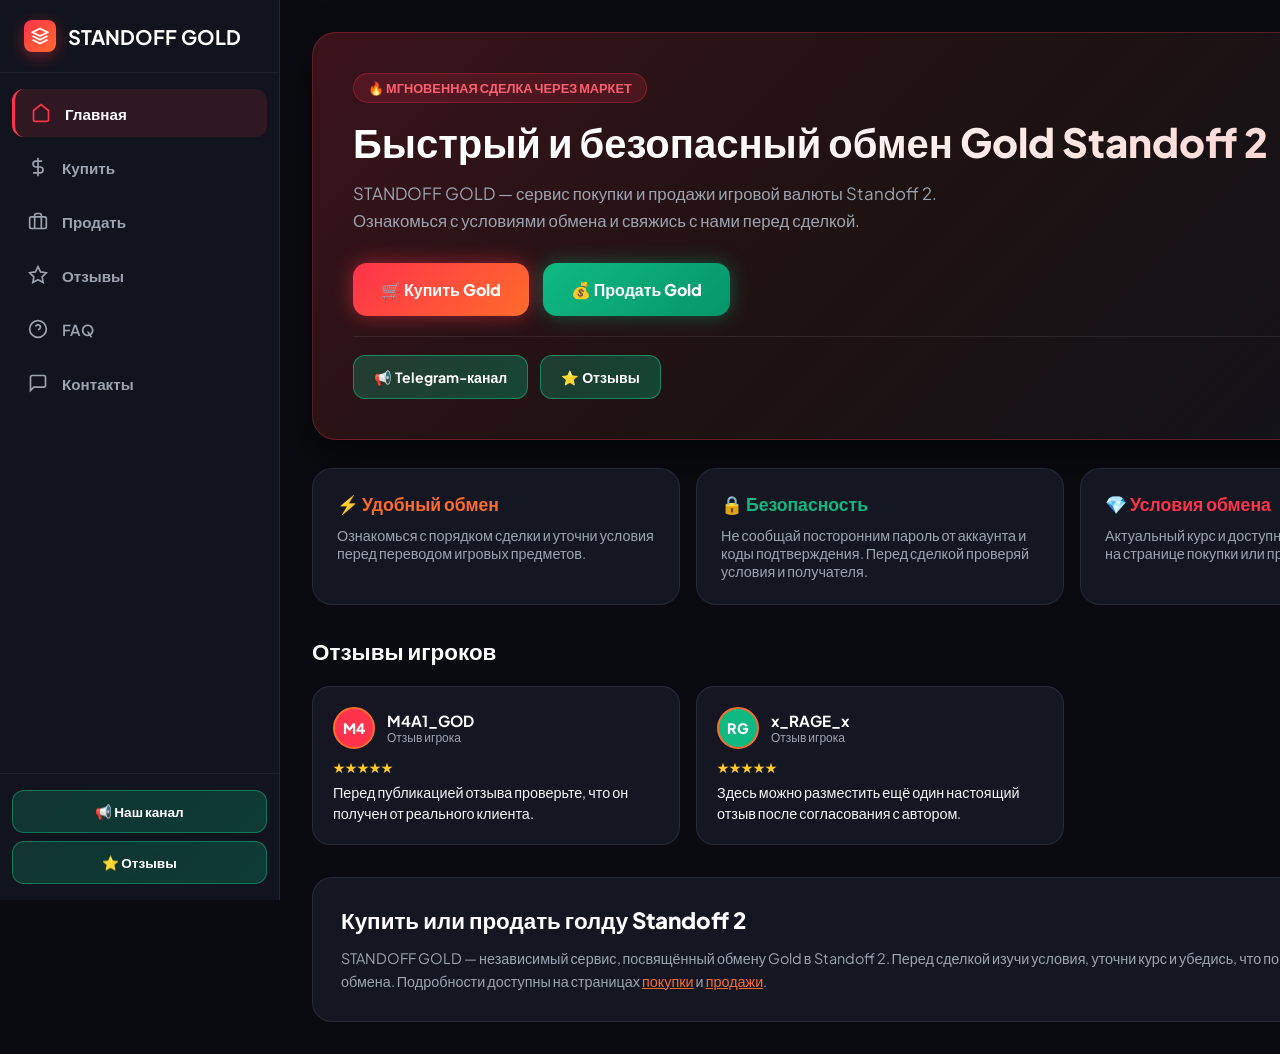
==== commit b0e7a42b: "Update fmt.Println output from 'Hello' to 'Goodbye'" ====
--- a/index.html
+++ b/index.html
@@ -1,15 +1,25 @@
+
 <!DOCTYPE html>
 <html lang="ru">
 <head>
   <meta charset="UTF-8">
   <meta name="viewport" content="width=device-width, initial-scale=1.0, maximum-scale=1.0, user-scalable=no">
-  <title>STANDOFF GOLD — Быстрый и безопасный обмен голды Standoff 2</title>
-  <meta name="description" content="Официальный независимый сервис STANDOFF GOLD. Покупка от 0.6 ₽ и продажа голды Standoff 2 до 2.0 ₽ за 1 Gold с моментальной выплатой на карты и СБП.">
-  <meta name="keywords" content="купить голду standoff 2, продать голду standoff 2, скупка голды стендофф 2, обменять голду на деньги, standoff gold">
-  <meta name="author" content="ИП Волков Артём Игоревич">
+
+  <title>STANDOFF GOLD — Купить и продать голду Standoff 2</title>
+  <meta name="description" content="STANDOFF GOLD — сервис покупки и продажи Gold в Standoff 2. Узнай условия обмена, посмотри отзывы и свяжись с нами.">
+  <meta name="keywords" content="купить голду standoff 2, продать голду standoff 2, скупка голды стендофф 2, standoff gold">
+  <meta name="author" content="STANDOFF GOLD">
+
+  <!-- Главный адрес страницы -->
+  <link rel="canonical" href="https://standoffgoldez.ru/">
+
   <link rel="preconnect" href="https://fonts.googleapis.com">
   <link rel="preconnect" href="https://fonts.gstatic.com" crossorigin>
   <link href="https://fonts.googleapis.com/css2?family=Plus+Jakarta+Sans:wght@400;500;600;700;800&family=Space+Grotesk:wght@600;700&display=swap" rel="stylesheet">
+
+  <link rel="icon" type="image/png" sizes="64x64" href="/favicon.png">
+  <link rel="shortcut icon" href="/favicon.ico">
+
   <style>
     :root {
       --bg-dark: #0a0b10;
@@ -24,196 +34,614 @@
       --sidebar-width: 280px;
     }
 
-    * { box-sizing: border-box; margin: 0; padding: 0; font-family: 'Plus Jakarta Sans', sans-serif; user-select: none; -webkit-tap-highlight-color: transparent; }
-    body { background-color: var(--bg-dark); color: var(--text-main); min-height: 100vh; display: flex; overflow-x: hidden; }
-    .app-container { display: flex; width: 100%; min-height: 100vh; }
-
-    /* Overlay for Mobile Menu */
+    * {
+      box-sizing: border-box;
+      margin: 0;
+      padding: 0;
+      font-family: 'Plus Jakarta Sans', sans-serif;
+      user-select: none;
+      -webkit-tap-highlight-color: transparent;
+    }
+
+    body {
+      background-color: var(--bg-dark);
+      color: var(--text-main);
+      min-height: 100vh;
+      display: flex;
+      overflow-x: hidden;
+    }
+
+    .app-container {
+      display: flex;
+      width: 100%;
+      min-height: 100vh;
+    }
+
     .menu-overlay {
-      display: none; position: fixed; top: 0; left: 0; right: 0; bottom: 0;
-      background: rgba(0, 0, 0, 0.7); backdrop-filter: blur(4px); z-index: 99;
-    }
-    .menu-overlay.active { display: block; }
-
-    /* Sidebar Navigation */
+      display: none;
+      position: fixed;
+      inset: 0;
+      background: rgba(0, 0, 0, 0.7);
+      backdrop-filter: blur(4px);
+      z-index: 99;
+    }
+
+    .menu-overlay.active {
+      display: block;
+    }
+
     .sidebar {
-      width: var(--sidebar-width); background-color: var(--panel-bg); border-right: 1px solid var(--card-border);
-      display: flex; flex-direction: column; position: fixed; top: 0; bottom: 0; left: 0; z-index: 100;
+      width: var(--sidebar-width);
+      background-color: var(--panel-bg);
+      border-right: 1px solid var(--card-border);
+      display: flex;
+      flex-direction: column;
+      position: fixed;
+      top: 0;
+      bottom: 0;
+      left: 0;
+      z-index: 100;
       transition: transform 0.3s cubic-bezier(0.4, 0, 0.2, 1);
     }
-    .sidebar-header { padding: 20px 24px; border-bottom: 1px solid rgba(255, 255, 255, 0.05); display: flex; align-items: center; justify-content: space-between; }
-    .brand-logo { display: flex; align-items: center; gap: 12px; font-family: 'Space Grotesk', sans-serif; font-size: 1.25rem; font-weight: 700; color: #fff; text-decoration: none; }
-    .brand-icon { width: 32px; height: 32px; background: linear-gradient(135deg, var(--accent-red), var(--accent-orange)); border-radius: 8px; display: flex; align-items: center; justify-content: center; box-shadow: 0 4px 15px rgba(255, 51, 75, 0.4); }
-    .brand-icon svg { width: 18px; height: 18px; fill: none; stroke: #fff; stroke-width: 2.5; }
-
-    .sidebar-nav { padding: 16px 12px; display: flex; flex-direction: column; gap: 6px; flex: 1; }
-    .nav-item { display: flex; align-items: center; gap: 14px; padding: 14px 16px; border-radius: 12px; color: var(--text-muted); text-decoration: none; font-weight: 600; font-size: 0.95rem; transition: all 0.2s ease; }
-    .nav-item svg { width: 20px; height: 20px; stroke: currentColor; fill: none; stroke-width: 2; }
-    .nav-item:hover { background: rgba(255, 255, 255, 0.04); color: #fff; }
-    .nav-item.active { background: rgba(255, 51, 75, 0.12); color: #fff; border-left: 3px solid var(--accent-red); }
-    .nav-item.active svg { stroke: var(--accent-red); }
-
-    .sidebar-tg-links { padding: 16px 12px; border-top: 1px solid rgba(255, 255, 255, 0.05); display: flex; flex-direction: column; gap: 8px; }
+
+    .sidebar-header {
+      padding: 20px 24px;
+      border-bottom: 1px solid rgba(255, 255, 255, 0.05);
+      display: flex;
+      align-items: center;
+      justify-content: space-between;
+    }
+
+    .brand-logo {
+      display: flex;
+      align-items: center;
+      gap: 12px;
+      font-family: 'Space Grotesk', sans-serif;
+      font-size: 1.25rem;
+      font-weight: 700;
+      color: #fff;
+      text-decoration: none;
+    }
+
+    .brand-icon {
+      width: 32px;
+      height: 32px;
+      background: linear-gradient(135deg, var(--accent-red), var(--accent-orange));
+      border-radius: 8px;
+      display: flex;
+      align-items: center;
+      justify-content: center;
+      box-shadow: 0 4px 15px rgba(255, 51, 75, 0.4);
+    }
+
+    .brand-icon svg {
+      width: 18px;
+      height: 18px;
+      fill: none;
+      stroke: #fff;
+      stroke-width: 2.5;
+    }
+
+    .sidebar-nav {
+      padding: 16px 12px;
+      display: flex;
+      flex-direction: column;
+      gap: 6px;
+      flex: 1;
+    }
+
+    .nav-item {
+      display: flex;
+      align-items: center;
+      gap: 14px;
+      padding: 14px 16px;
+      border-radius: 12px;
+      color: var(--text-muted);
+      text-decoration: none;
+      font-weight: 600;
+      font-size: 0.95rem;
+      transition: all 0.2s ease;
+    }
+
+    .nav-item svg {
+      width: 20px;
+      height: 20px;
+      stroke: currentColor;
+      fill: none;
+      stroke-width: 2;
+    }
+
+    .nav-item:hover {
+      background: rgba(255, 255, 255, 0.04);
+      color: #fff;
+    }
+
+    .nav-item.active {
+      background: rgba(255, 51, 75, 0.12);
+      color: #fff;
+      border-left: 3px solid var(--accent-red);
+    }
+
+    .nav-item.active svg {
+      stroke: var(--accent-red);
+    }
+
+    .sidebar-tg-links {
+      padding: 16px 12px;
+      border-top: 1px solid rgba(255, 255, 255, 0.05);
+      display: flex;
+      flex-direction: column;
+      gap: 8px;
+    }
+
     .tg-nav-btn {
-      display: flex; align-items: center; justify-content: center; gap: 8px; padding: 12px; border-radius: 12px; font-weight: 700; font-size: 0.85rem; text-decoration: none; color: #fff;
-      background: linear-gradient(135deg, rgba(16, 185, 129, 0.2), rgba(5, 150, 105, 0.3)); border: 1px solid rgba(16, 185, 129, 0.5); transition: all 0.2s ease;
-    }
-
-    .main-content { flex: 1; margin-left: var(--sidebar-width); padding: 32px; max-width: 1200px; width: 100%; }
-
-    /* Mobile Header Bar */
+      display: flex;
+      align-items: center;
+      justify-content: center;
+      gap: 8px;
+      padding: 12px;
+      border-radius: 12px;
+      font-weight: 700;
+      font-size: 0.85rem;
+      text-decoration: none;
+      color: #fff;
+      background: linear-gradient(135deg, rgba(16, 185, 129, 0.2), rgba(5, 150, 105, 0.3));
+      border: 1px solid rgba(16, 185, 129, 0.5);
+      transition: all 0.2s ease;
+    }
+
+    .main-content {
+      flex: 1;
+      margin-left: var(--sidebar-width);
+      padding: 32px;
+      max-width: 1200px;
+      width: 100%;
+    }
+
     .mobile-header {
-      display: none; align-items: center; justify-content: space-between; padding: 14px 18px;
-      background: var(--panel-bg); border-bottom: 1px solid var(--card-border); position: sticky; top: 0; z-index: 90;
-    }
-    .menu-toggle { background: rgba(255, 255, 255, 0.05); border: 1px solid var(--card-border); color: #fff; padding: 10px; border-radius: 10px; cursor: pointer; display: flex; align-items: center; justify-content: center; }
-
-    /* Hero Banner */
+      display: none;
+      align-items: center;
+      justify-content: space-between;
+      padding: 14px 18px;
+      background: var(--panel-bg);
+      border-bottom: 1px solid var(--card-border);
+      position: sticky;
+      top: 0;
+      z-index: 90;
+    }
+
+    .menu-toggle {
+      background: rgba(255, 255, 255, 0.05);
+      border: 1px solid var(--card-border);
+      color: #fff;
+      padding: 10px;
+      border-radius: 10px;
+      cursor: pointer;
+      display: flex;
+      align-items: center;
+      justify-content: center;
+    }
+
     .hero-banner {
       background: linear-gradient(135deg, rgba(255, 51, 75, 0.2) 0%, rgba(255, 107, 43, 0.08) 50%, rgba(18, 20, 29, 0.9) 100%);
-      border: 1px solid rgba(255, 51, 75, 0.3); border-radius: 24px; padding: 40px; margin-bottom: 28px;
+      border: 1px solid rgba(255, 51, 75, 0.3);
+      border-radius: 24px;
+      padding: 40px;
+      margin-bottom: 28px;
       box-shadow: 0 20px 40px rgba(0, 0, 0, 0.5);
     }
-    .hero-badge { display: inline-flex; align-items: center; gap: 6px; background: rgba(255, 51, 75, 0.15); border: 1px solid rgba(255, 51, 75, 0.3); color: #ff5e72; padding: 6px 14px; border-radius: 20px; font-size: 0.8rem; font-weight: 700; margin-bottom: 16px; text-transform: uppercase; }
-    .hero-banner h1 { font-size: 2.5rem; font-weight: 800; margin-bottom: 16px; line-height: 1.15; background: linear-gradient(135deg, #ffffff 30%, #ffd0cb 100%); -webkit-background-clip: text; background-clip: text; -webkit-text-fill-color: transparent; }
-    .hero-banner p { color: var(--text-muted); max-width: 680px; font-size: 1.05rem; line-height: 1.6; margin-bottom: 28px; }
-
-    .hero-buttons { display: flex; gap: 14px; flex-wrap: wrap; margin-bottom: 20px; }
-    .btn { padding: 16px 28px; border-radius: 14px; font-weight: 800; font-size: 1rem; cursor: pointer; border: none; display: inline-flex; align-items: center; justify-content: center; gap: 8px; text-decoration: none; transition: all 0.2s ease; width: auto; }
-    .btn-glow-red { background: linear-gradient(135deg, #ff334b, #ff6b2b); color: #fff; box-shadow: 0 0 20px rgba(255, 51, 75, 0.5); }
-    .btn-glow-green { background: linear-gradient(135deg, #10b981, #059669); color: #fff; box-shadow: 0 0 20px rgba(16, 185, 129, 0.4); }
-
-    .hero-tg-bar { display: flex; gap: 12px; flex-wrap: wrap; border-top: 1px solid var(--card-border); padding-top: 18px; }
+
+    .hero-badge {
+      display: inline-flex;
+      align-items: center;
+      gap: 6px;
+      background: rgba(255, 51, 75, 0.15);
+      border: 1px solid rgba(255, 51, 75, 0.3);
+      color: #ff5e72;
+      padding: 6px 14px;
+      border-radius: 20px;
+      font-size: 0.8rem;
+      font-weight: 700;
+      margin-bottom: 16px;
+      text-transform: uppercase;
+    }
+
+    .hero-banner h1 {
+      font-size: 2.5rem;
+      font-weight: 800;
+      margin-bottom: 16px;
+      line-height: 1.15;
+      background: linear-gradient(135deg, #ffffff 30%, #ffd0cb 100%);
+      -webkit-background-clip: text;
+      background-clip: text;
+      -webkit-text-fill-color: transparent;
+    }
+
+    .hero-banner p {
+      color: var(--text-muted);
+      max-width: 680px;
+      font-size: 1.05rem;
+      line-height: 1.6;
+      margin-bottom: 28px;
+    }
+
+    .hero-buttons {
+      display: flex;
+      gap: 14px;
+      flex-wrap: wrap;
+      margin-bottom: 20px;
+    }
+
+    .btn {
+      padding: 16px 28px;
+      border-radius: 14px;
+      font-weight: 800;
+      font-size: 1rem;
+      cursor: pointer;
+      border: none;
+      display: inline-flex;
+      align-items: center;
+      justify-content: center;
+      gap: 8px;
+      text-decoration: none;
+      transition: all 0.2s ease;
+      width: auto;
+    }
+
+    .btn-glow-red {
+      background: linear-gradient(135deg, #ff334b, #ff6b2b);
+      color: #fff;
+      box-shadow: 0 0 20px rgba(255, 51, 75, 0.5);
+    }
+
+    .btn-glow-green {
+      background: linear-gradient(135deg, #10b981, #059669);
+      color: #fff;
+      box-shadow: 0 0 20px rgba(16, 185, 129, 0.4);
+    }
+
+    .hero-tg-bar {
+      display: flex;
+      gap: 12px;
+      flex-wrap: wrap;
+      border-top: 1px solid var(--card-border);
+      padding-top: 18px;
+    }
+
     .btn-tg-green {
-      background: linear-gradient(135deg, rgba(16, 185, 129, 0.25), rgba(5, 150, 105, 0.4)); border: 1px solid rgba(16, 185, 129, 0.6);
-      color: #fff; padding: 12px 20px; border-radius: 12px; font-weight: 700; font-size: 0.88rem; text-decoration: none; display: inline-flex; align-items: center; gap: 8px;
-    }
-
-    /* Features Grid */
-    .features-grid { display: grid; grid-template-columns: repeat(auto-fit, minmax(240px, 1fr)); gap: 16px; margin-bottom: 32px; }
-    .card { background: var(--card-bg); border: 1px solid var(--card-border); border-radius: 20px; padding: 24px; backdrop-filter: blur(10px); }
-    .card-icon-title { display: flex; align-items: center; gap: 10px; font-size: 1.1rem; font-weight: 700; margin-bottom: 10px; color: #fff; }
-
-    /* Reviews Section */
-    .section-header { display: flex; justify-content: space-between; align-items: center; margin-bottom: 20px; }
-    .section-title { font-size: 1.4rem; font-weight: 800; color: #fff; }
-    .reviews-grid { display: grid; grid-template-columns: repeat(auto-fill, minmax(280px, 1fr)); gap: 16px; margin-bottom: 32px; }
-    .review-card { background: var(--card-bg); border: 1px solid var(--card-border); border-radius: 18px; padding: 20px; }
-    .review-header { display: flex; align-items: center; gap: 12px; margin-bottom: 10px; }
-    .review-avatar { width: 42px; height: 42px; border-radius: 50%; display: flex; align-items: center; justify-content: center; font-weight: 800; color: #fff; font-size: 0.9rem; border: 2px solid var(--accent-orange); }
-    .review-nick { font-weight: 700; color: #fff; font-size: 0.95rem; }
-    .review-meta { font-size: 0.75rem; color: var(--text-muted); }
-    .review-stars { color: #ffca28; font-size: 0.85rem; margin-bottom: 6px; }
-    .review-text { font-size: 0.9rem; color: var(--text-main); line-height: 1.45; }
-    .review-tag { display: inline-block; padding: 3px 8px; border-radius: 6px; font-size: 0.72rem; font-weight: 700; margin-top: 8px; background: rgba(16, 185, 129, 0.15); color: var(--accent-green); }
-
-    .seo-section { background: var(--card-bg); border: 1px solid var(--card-border); border-radius: 20px; padding: 28px; }
-    .seo-section h2 { font-size: 1.4rem; font-weight: 800; margin-bottom: 12px; color: #fff; }
-
-    /* Mobile Responsive Breakpoint */
+      background: linear-gradient(135deg, rgba(16, 185, 129, 0.25), rgba(5, 150, 105, 0.4));
+      border: 1px solid rgba(16, 185, 129, 0.6);
+      color: #fff;
+      padding: 12px 20px;
+      border-radius: 12px;
+      font-weight: 700;
+      font-size: 0.88rem;
+      text-decoration: none;
+      display: inline-flex;
+      align-items: center;
+      gap: 8px;
+    }
+
+    .features-grid {
+      display: grid;
+      grid-template-columns: repeat(auto-fit, minmax(240px, 1fr));
+      gap: 16px;
+      margin-bottom: 32px;
+    }
+
+    .card {
+      background: var(--card-bg);
+      border: 1px solid var(--card-border);
+      border-radius: 20px;
+      padding: 24px;
+      backdrop-filter: blur(10px);
+    }
+
+    .card-icon-title {
+      display: flex;
+      align-items: center;
+      gap: 10px;
+      font-size: 1.1rem;
+      font-weight: 700;
+      margin-bottom: 10px;
+      color: #fff;
+    }
+
+    .section-header {
+      display: flex;
+      justify-content: space-between;
+      align-items: center;
+      margin-bottom: 20px;
+    }
+
+    .section-title {
+      font-size: 1.4rem;
+      font-weight: 800;
+      color: #fff;
+    }
+
+    .reviews-grid {
+      display: grid;
+      grid-template-columns: repeat(auto-fill, minmax(280px, 1fr));
+      gap: 16px;
+      margin-bottom: 32px;
+    }
+
+    .review-card {
+      background: var(--card-bg);
+      border: 1px solid var(--card-border);
+      border-radius: 18px;
+      padding: 20px;
+    }
+
+    .review-header {
+      display: flex;
+      align-items: center;
+      gap: 12px;
+      margin-bottom: 10px;
+    }
+
+    .review-avatar {
+      width: 42px;
+      height: 42px;
+      border-radius: 50%;
+      display: flex;
+      align-items: center;
+      justify-content: center;
+      font-weight: 800;
+      color: #fff;
+      font-size: 0.9rem;
+      border: 2px solid var(--accent-orange);
+    }
+
+    .review-nick {
+      font-weight: 700;
+      color: #fff;
+      font-size: 0.95rem;
+    }
+
+    .review-meta {
+      font-size: 0.75rem;
+      color: var(--text-muted);
+    }
+
+    .review-stars {
+      color: #ffca28;
+      font-size: 0.85rem;
+      margin-bottom: 6px;
+    }
+
+    .review-text {
+      font-size: 0.9rem;
+      color: var(--text-main);
+      line-height: 1.45;
+    }
+
+    .review-tag {
+      display: inline-block;
+      padding: 3px 8px;
+      border-radius: 6px;
+      font-size: 0.72rem;
+      font-weight: 700;
+      margin-top: 8px;
+      background: rgba(16, 185, 129, 0.15);
+      color: var(--accent-green);
+    }
+
+    .seo-section {
+      background: var(--card-bg);
+      border: 1px solid var(--card-border);
+      border-radius: 20px;
+      padding: 28px;
+    }
+
+    .seo-section h2 {
+      font-size: 1.4rem;
+      font-weight: 800;
+      margin-bottom: 12px;
+      color: #fff;
+    }
+
     @media (max-width: 850px) {
-      .sidebar { transform: translateX(-100%); }
-      .sidebar.open { transform: translateX(0); }
-      .main-content { margin-left: 0; padding: 18px 16px; }
-      .mobile-header { display: flex; }
-      .hero-banner { padding: 24px 20px; border-radius: 18px; }
-      .hero-banner h1 { font-size: 1.75rem; }
-      .hero-banner p { font-size: 0.95rem; }
-      .hero-buttons { flex-direction: column; gap: 10px; }
-      .btn { width: 100%; padding: 14px 20px; font-size: 0.95rem; }
-      .hero-tg-bar { flex-direction: column; gap: 8px; }
-      .btn-tg-green { width: 100%; justify-content: center; }
-      .features-grid { grid-template-columns: 1fr; }
-      .reviews-grid { grid-template-columns: 1fr; }
+      .sidebar {
+        transform: translateX(-100%);
+      }
+
+      .sidebar.open {
+        transform: translateX(0);
+      }
+
+      .main-content {
+        margin-left: 0;
+        padding: 18px 16px;
+      }
+
+      .mobile-header {
+        display: flex;
+      }
+
+      .hero-banner {
+        padding: 24px 20px;
+        border-radius: 18px;
+      }
+
+      .hero-banner h1 {
+        font-size: 1.75rem;
+      }
+
+      .hero-banner p {
+        font-size: 0.95rem;
+      }
+
+      .hero-buttons {
+        flex-direction: column;
+        gap: 10px;
+      }
+
+      .btn {
+        width: 100%;
+        padding: 14px 20px;
+        font-size: 0.95rem;
+      }
+
+      .hero-tg-bar {
+        flex-direction: column;
+        gap: 8px;
+      }
+
+      .btn-tg-green {
+        width: 100%;
+        justify-content: center;
+      }
+
+      .features-grid,
+      .reviews-grid {
+        grid-template-columns: 1fr;
+      }
     }
   </style>
 </head>
+
 <body>
   <div class="menu-overlay" id="overlay" onclick="toggleMenu()"></div>
 
   <div class="app-container">
     <aside class="sidebar" id="sidebar">
       <div class="sidebar-header">
-        <a href="index.html" class="brand-logo">
-          <div class="brand-icon"><svg viewBox="0 0 24 24"><path d="M12 2L2 7l10 5 10-5-10-5zM2 17l10 5 10-5M2 12l10 5 10-5"></path></svg></div>
+        <a href="/" class="brand-logo">
+          <div class="brand-icon">
+            <svg viewBox="0 0 24 24">
+              <path d="M12 2L2 7l10 5 10-5-10-5zM2 17l10 5 10-5M2 12l10 5 10-5"></path>
+            </svg>
+          </div>
           <span>STANDOFF GOLD</span>
         </a>
       </div>
+
       <nav class="sidebar-nav">
-        <a href="index.html" class="nav-item active"><svg viewBox="0 0 24 24"><path d="M3 9l9-7 9 7v11a2 2 0 0 1-2 2H5a2 2 0 0 1-2-2z"></path></svg>Главная</a>
-        <a href="buy.html" class="nav-item"><svg viewBox="0 0 24 24"><line x1="12" y1="1" x2="12" y2="23"></line><path d="M17 5H9.5a3.5 3.5 0 0 0 0 7h5a3.5 3.5 0 0 1 0 7H6"></path></svg>Купить</a>
-        <a href="sell.html" class="nav-item"><svg viewBox="0 0 24 24"><rect x="2" y="7" width="20" height="14" rx="2" ry="2"></rect><path d="M16 21V5a2 2 0 0 0-2-2h-4a2 2 0 0 0-2 2v16"></path></svg>Продать</a>
-        <a href="reviews.html" class="nav-item"><svg viewBox="0 0 24 24"><path d="M12 2l3.09 6.26L22 9.27l-5 4.87 1.18 6.88L12 17.77l-6.18 3.25L7 14.14 2 9.27l6.91-1.01L12 2z"></path></svg>Отзывы</a>
-        <a href="faq.html" class="nav-item"><svg viewBox="0 0 24 24"><circle cx="12" cy="12" r="10"></circle><path d="M9.09 9a3 3 0 0 1 5.83 1c0 2-3 3-3 3"></path><line x1="12" y1="17" x2="12.01" y2="17"></line></svg>FAQ</a>
-        <a href="contacts.html" class="nav-item"><svg viewBox="0 0 24 24"><path d="M21 15a2 2 0 0 1-2 2H7l-4 4V5a2 2 0 0 1 2-2h14a2 2 0 0 1 2 2z"></path></svg>Контакты</a>
+        <a href="/" class="nav-item active">
+          <svg viewBox="0 0 24 24"><path d="M3 9l9-7 9 7v11a2 2 0 0 1-2 2H5a2 2 0 0 1-2-2z"></path></svg>
+          Главная
+        </a>
+
+        <a href="/buy" class="nav-item">
+          <svg viewBox="0 0 24 24"><line x1="12" y1="1" x2="12" y2="23"></line><path d="M17 5H9.5a3.5 3.5 0 0 0 0 7h5a3.5 3.5 0 0 1 0 7H6"></path></svg>
+          Купить
+        </a>
+
+        <a href="/sell" class="nav-item">
+          <svg viewBox="0 0 24 24"><rect x="2" y="7" width="20" height="14" rx="2" ry="2"></rect><path d="M16 21V5a2 2 0 0 0-2-2h-4a2 2 0 0 0-2 2v16"></path></svg>
+          Продать
+        </a>
+
+        <a href="/reviews" class="nav-item">
+          <svg viewBox="0 0 24 24"><path d="M12 2l3.09 6.26L22 9.27l-5 4.87 1.18 6.88L12 17.77l-6.18 3.25L7 14.14 2 9.27l6.91-1.01L12 2z"></path></svg>
+          Отзывы
+        </a>
+
+        <a href="/faq" class="nav-item">
+          <svg viewBox="0 0 24 24"><circle cx="12" cy="12" r="10"></circle><path d="M9.09 9a3 3 0 0 1 5.83 1c0 2-3 3-3 3"></path><line x1="12" y1="17" x2="12.01" y2="17"></line></svg>
+          FAQ
+        </a>
+
+        <a href="/contacts" class="nav-item">
+          <svg viewBox="0 0 24 24"><path d="M21 15a2 2 0 0 1-2 2H7l-4 4V5a2 2 0 0 1 2-2h14a2 2 0 0 1 2 2z"></path></svg>
+          Контакты
+        </a>
       </nav>
 
       <div class="sidebar-tg-links">
-        <a href="https://t.me/STANDOFF_GOLDEX" target="_blank" class="tg-nav-btn">📢 Наш Канал</a>
-        <a href="https://t.me/STANDOFF_GOLDEZ" target="_blank" class="tg-nav-btn">⭐ Отзывы</a>
+        <a href="https://t.me/STANDOFF_GOLDEX" target="_blank" rel="noopener noreferrer" class="tg-nav-btn">📢 Наш канал</a>
+        <a href="https://t.me/STANDOFF_GOLDEZ" target="_blank" rel="noopener noreferrer" class="tg-nav-btn">⭐ Отзывы</a>
       </div>
     </aside>
 
     <div style="flex:1; display:flex; flex-direction:column;">
       <header class="mobile-header">
-        <a href="index.html" class="brand-logo" style="font-size: 1.1rem;">
-          <div class="brand-icon" style="width:28px; height:28px;"><svg viewBox="0 0 24 24" style="width:15px; height:15px;"><path d="M12 2L2 7l10 5 10-5-10-5zM2 17l10 5 10-5M2 12l10 5 10-5"></path></svg></div>
+        <a href="/" class="brand-logo" style="font-size: 1.1rem;">
+          <div class="brand-icon" style="width:28px; height:28px;">
+            <svg viewBox="0 0 24 24" style="width:15px; height:15px;">
+              <path d="M12 2L2 7l10 5 10-5-10-5zM2 17l10 5 10-5M2 12l10 5 10-5"></path>
+            </svg>
+          </div>
           <span>STANDOFF GOLD</span>
         </a>
-        <button class="menu-toggle" onclick="toggleMenu()">
-          <svg width="22" height="22" viewBox="0 0 24 24" fill="none" stroke="currentColor" stroke-width="2.5"><line x1="3" y1="12" x2="21" y2="12"></line><line x1="3" y1="6" x2="21" y2="6"></line><line x1="3" y1="18" x2="21" y2="18"></line></svg>
+
+        <button class="menu-toggle" onclick="toggleMenu()" aria-label="Открыть меню">
+          <svg width="22" height="22" viewBox="0 0 24 24" fill="none" stroke="currentColor" stroke-width="2.5">
+            <line x1="3" y1="12" x2="21" y2="12"></line>
+            <line x1="3" y1="6" x2="21" y2="6"></line>
+            <line x1="3" y1="18" x2="21" y2="18"></line>
+          </svg>
         </button>
       </header>
 
       <main class="main-content">
-        <div class="hero-banner">
+        <section class="hero-banner">
           <div class="hero-badge">🔥 Мгновенная сделка через маркет</div>
+
           <h1>Быстрый и безопасный обмен Gold Standoff 2</h1>
-          <p>STANDOFF GOLD — лучший сервис покупки и продажи игровой валюты Standoff 2. Покупай голду по выгодной цене или продавай крупные объёмы с повышенной выгодой до 2.0 ₽ за 1 Gold!</p>
-          
+
+          <p>
+            STANDOFF GOLD — сервис покупки и продажи игровой валюты Standoff 2.
+            Ознакомься с условиями обмена и свяжись с нами перед сделкой.
+          </p>
+
           <div class="hero-buttons">
-            <a href="buy.html" class="btn btn-glow-red">🛒 Купить Gold (по 0.6 ₽)</a>
-            <a href="sell.html" class="btn btn-glow-green">💰 Продать Gold (до 2.0 ₽)</a>
+            <a href="/buy" class="btn btn-glow-red">🛒 Купить Gold</a>
+            <a href="/sell" class="btn btn-glow-green">💰 Продать Gold</a>
           </div>
 
           <div class="hero-tg-bar">
-            <a href="https://t.me/STANDOFF_GOLDEX" target="_blank" class="btn-tg-green">📢 Telegram Канал</a>
-            <a href="https://t.me/STANDOFF_GOLDEZ" target="_blank" class="btn-tg-green">⭐ Отзывы</a>
-          </div>
-        </div>
-
-        <div class="features-grid">
+            <a href="https://t.me/STANDOFF_GOLDEX" target="_blank" rel="noopener noreferrer" class="btn-tg-green">📢 Telegram-канал</a>
+            <a href="https://t.me/STANDOFF_GOLDEZ" target="_blank" rel="noopener noreferrer" class="btn-tg-green">⭐ Отзывы</a>
+          </div>
+        </section>
+
+        <section class="features-grid">
           <div class="card">
-            <div class="card-icon-title" style="color: var(--accent-orange);">⚡ Моментально</div>
-            <p style="color: var(--text-muted); font-size: 0.9rem;">Перевод денег уходит автоматически сразу после выкупа вашего скина на внутриигровом рынке.</p>
-          </div>
+            <div class="card-icon-title" style="color: var(--accent-orange);">⚡ Удобный обмен</div>
+            <p style="color: var(--text-muted); font-size: 0.9rem;">
+              Ознакомься с порядком сделки и уточни условия перед переводом игровых предметов.
+            </p>
+          </div>
+
           <div class="card">
-            <div class="card-icon-title" style="color: var(--accent-green);">🔒 100% Без риска</div>
-            <p style="color: var(--text-muted); font-size: 0.9rem;">Мы никогда не запрашиваем логин и пароль от твоего аккаунта. Сделка проходит полностью через рынок.</p>
-          </div>
+            <div class="card-icon-title" style="color: var(--accent-green);">🔒 Безопасность</div>
+            <p style="color: var(--text-muted); font-size: 0.9rem;">
+              Не сообщай посторонним пароль от аккаунта и коды подтверждения.
+              Перед сделкой проверяй условия и получателя.
+            </p>
+          </div>
+
           <div class="card">
-            <div class="card-icon-title" style="color: var(--accent-red);">💎 Прогрессивный курс</div>
-            <p style="color: var(--text-muted); font-size: 0.9rem;">Чем больше голды вы продаёте за один раз, тем выше становится курс выкупа — вплоть до 2.0 ₽ за 1 Gold!</p>
-          </div>
-        </div>
+            <div class="card-icon-title" style="color: var(--accent-red);">💎 Условия обмена</div>
+            <p style="color: var(--text-muted); font-size: 0.9rem;">
+              Актуальный курс и доступные объёмы уточняй на странице покупки или продажи.
+            </p>
+          </div>
+        </section>
 
         <div class="section-header">
           <div class="section-title">Отзывы игроков</div>
-          <a href="reviews.html" style="color: var(--accent-orange); text-decoration: none; font-weight: 700; font-size: 0.9rem;">Все отзывы (8) →</a>
+          <a href="/reviews" style="color: var(--accent-orange); text-decoration: none; font-weight: 700; font-size: 0.9rem;">
+            Все отзывы →
+          </a>
         </div>
 
-        <div class="reviews-grid">
+        <section class="reviews-grid">
           <div class="review-card">
             <div class="review-header">
               <div class="review-avatar" style="background:#ff334b;">M4</div>
               <div>
                 <div class="review-nick">M4A1_GOD</div>
-                <div class="review-meta">ID: 84920194 • Сегодня</div>
+                <div class="review-meta">Отзыв игрока</div>
               </div>
             </div>
             <div class="review-stars">★★★★★</div>
-            <div class="review-text">слил кароче 3000 голды) курс ваще сочный вышло 2250р. деньги прилетели на тиньк за пару минут спс огромн)</div>
-            <div class="review-tag">Сделка: Продал 3,000 G</div>
+            <div class="review-text">
+              Перед публикацией отзыва проверьте, что он получен от реального клиента.
+            </div>
           </div>
 
           <div class="review-card">
@@ -221,18 +649,25 @@
               <div class="review-avatar" style="background:#10b981;">RG</div>
               <div>
                 <div class="review-nick">x_RAGE_x</div>
-                <div class="review-meta">ID: 10482019 • Вчера</div>
+                <div class="review-meta">Отзыв игрока</div>
               </div>
             </div>
             <div class="review-stars">★★★★★</div>
-            <div class="review-text">брал 1000 голды себе на бабочку. комисию рынка берут на себя реально не обманули!! выкупили аркану сек за 40</div>
-            <div class="review-tag">Сделка: Купил 1,000 G</div>
-          </div>
-        </div>
+            <div class="review-text">
+              Здесь можно разместить ещё один настоящий отзыв после согласования с автором.
+            </div>
+          </div>
+        </section>
 
         <section class="seo-section">
-          <h2>Продать и купить голду Standoff 2 на STANDOFF GOLD</h2>
-          <p style="color: var(--text-muted); font-size: 0.9rem; line-height: 1.6;"><strong>STANDOFF GOLD</strong> — лучший независимый сервис скупки голды Standoff 2: самый высокий курс, честные выплаты и моментальный вывод на карту, СБП или USDT. За всё время работы скуплено более 10 000 000 Gold.</p>
+          <h2>Купить или продать голду Standoff 2</h2>
+          <p style="color: var(--text-muted); font-size: 0.9rem; line-height: 1.6;">
+            STANDOFF GOLD — независимый сервис, посвящённый обмену Gold в Standoff 2.
+            Перед сделкой изучи условия, уточни курс и убедись, что понимаешь порядок обмена.
+            Подробности доступны на страницах
+            <a href="/buy" style="color: var(--accent-orange);">покупки</a> и
+            <a href="/sell" style="color: var(--accent-orange);">продажи</a>.
+          </p>
         </section>
       </main>
     </div>
@@ -245,4 +680,4 @@
     }
   </script>
 </body>
-</html>+</html>
